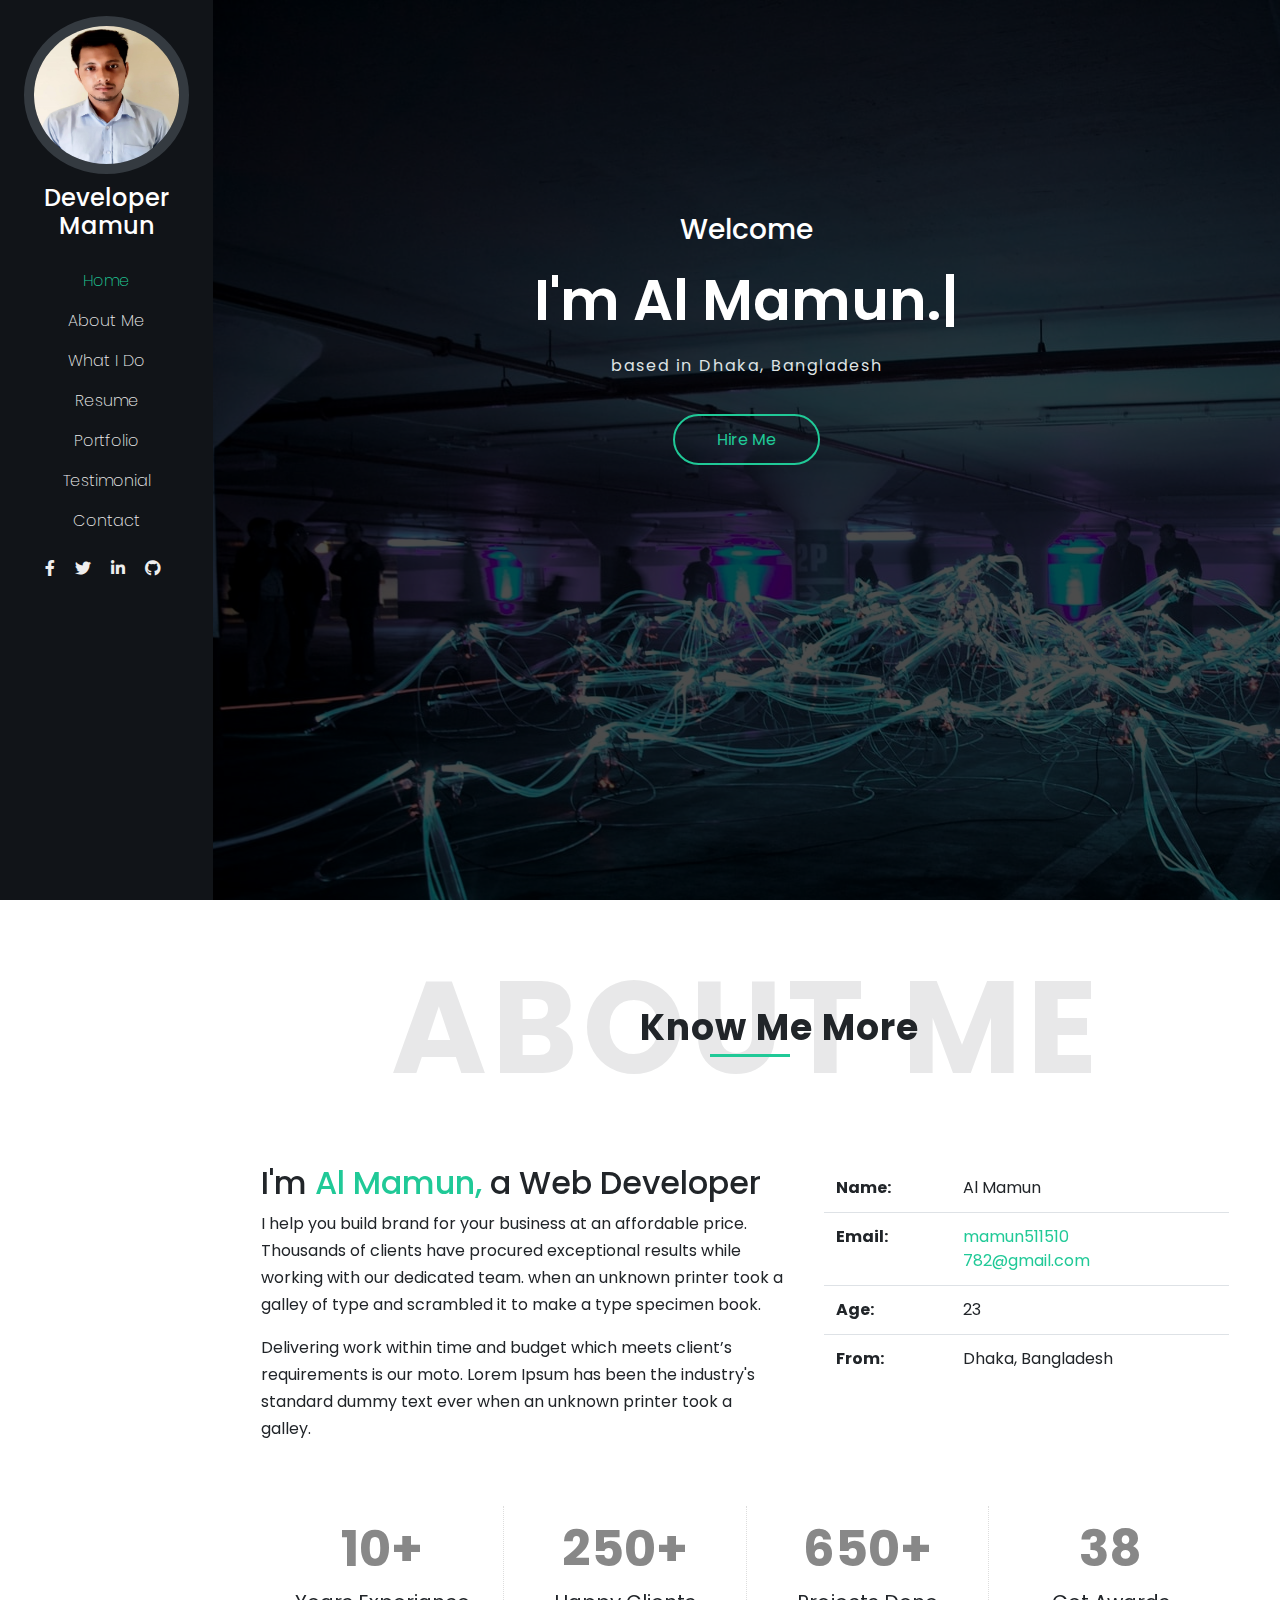
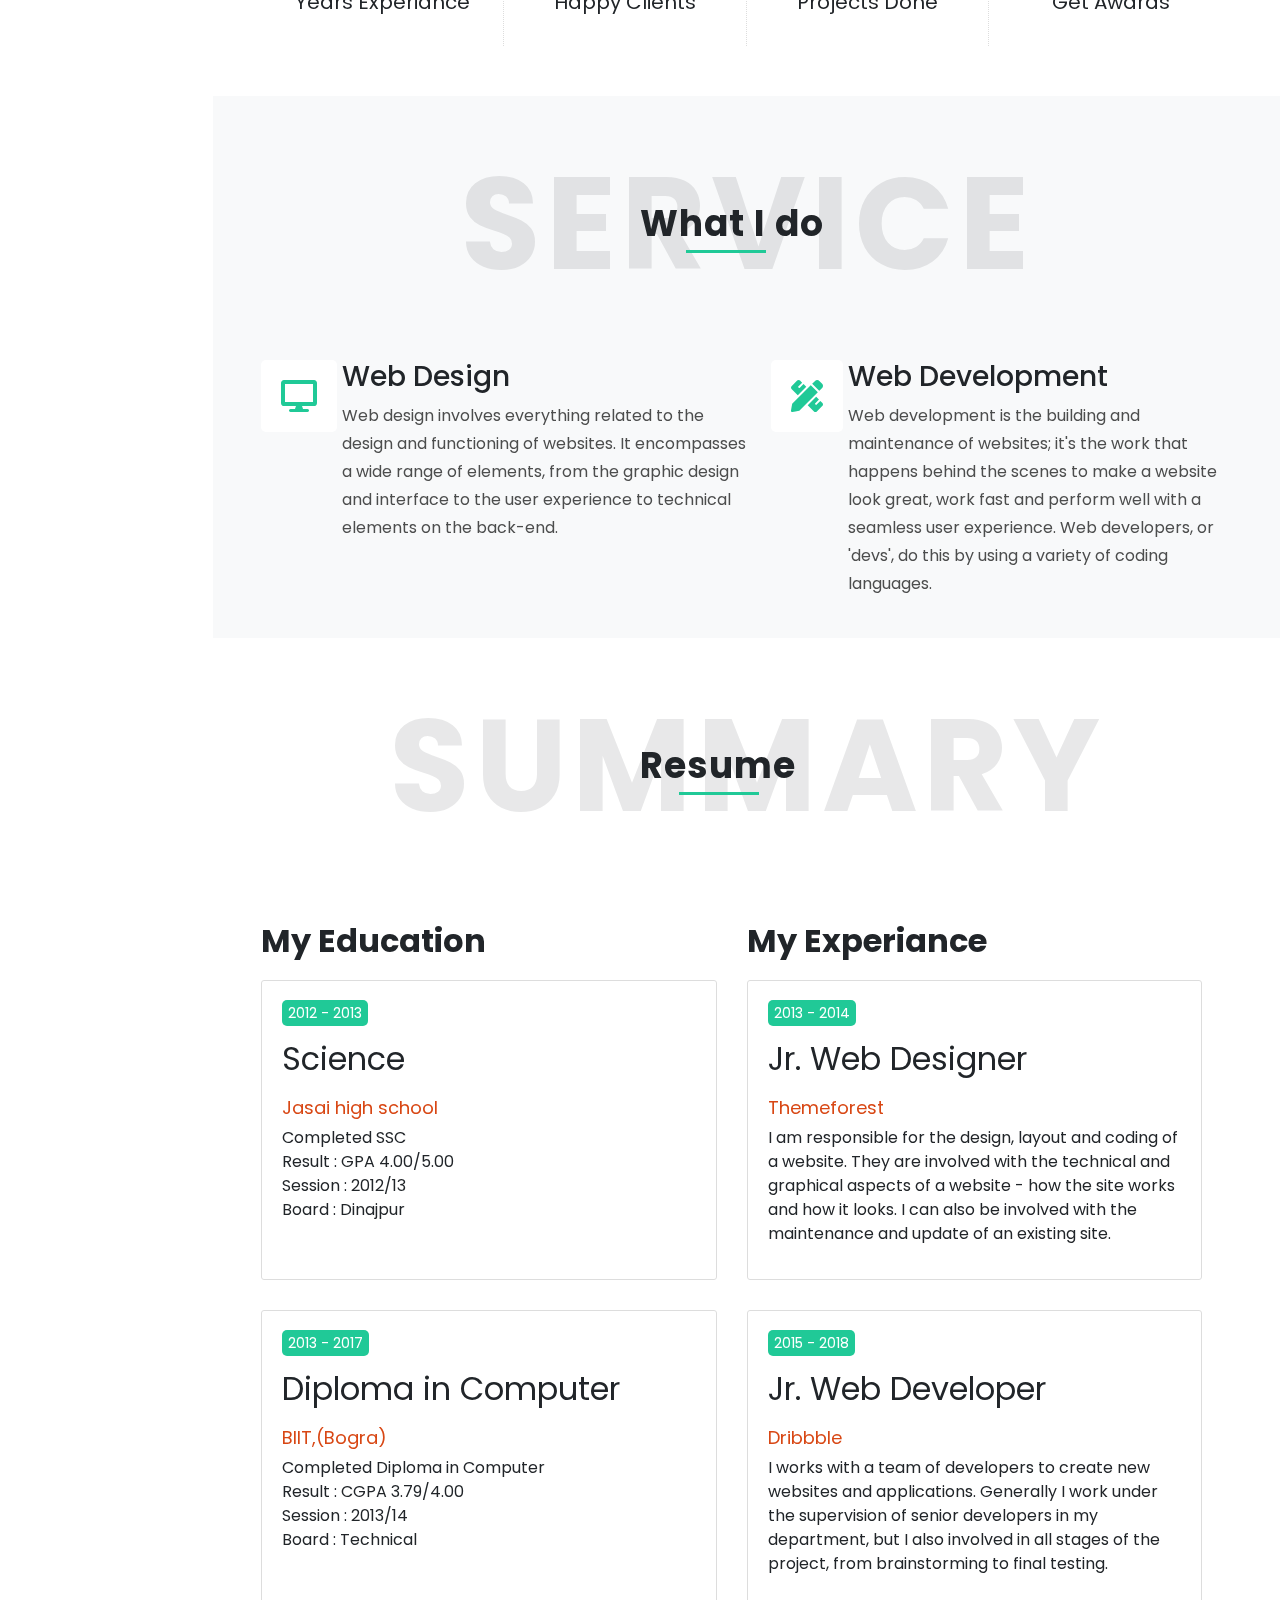
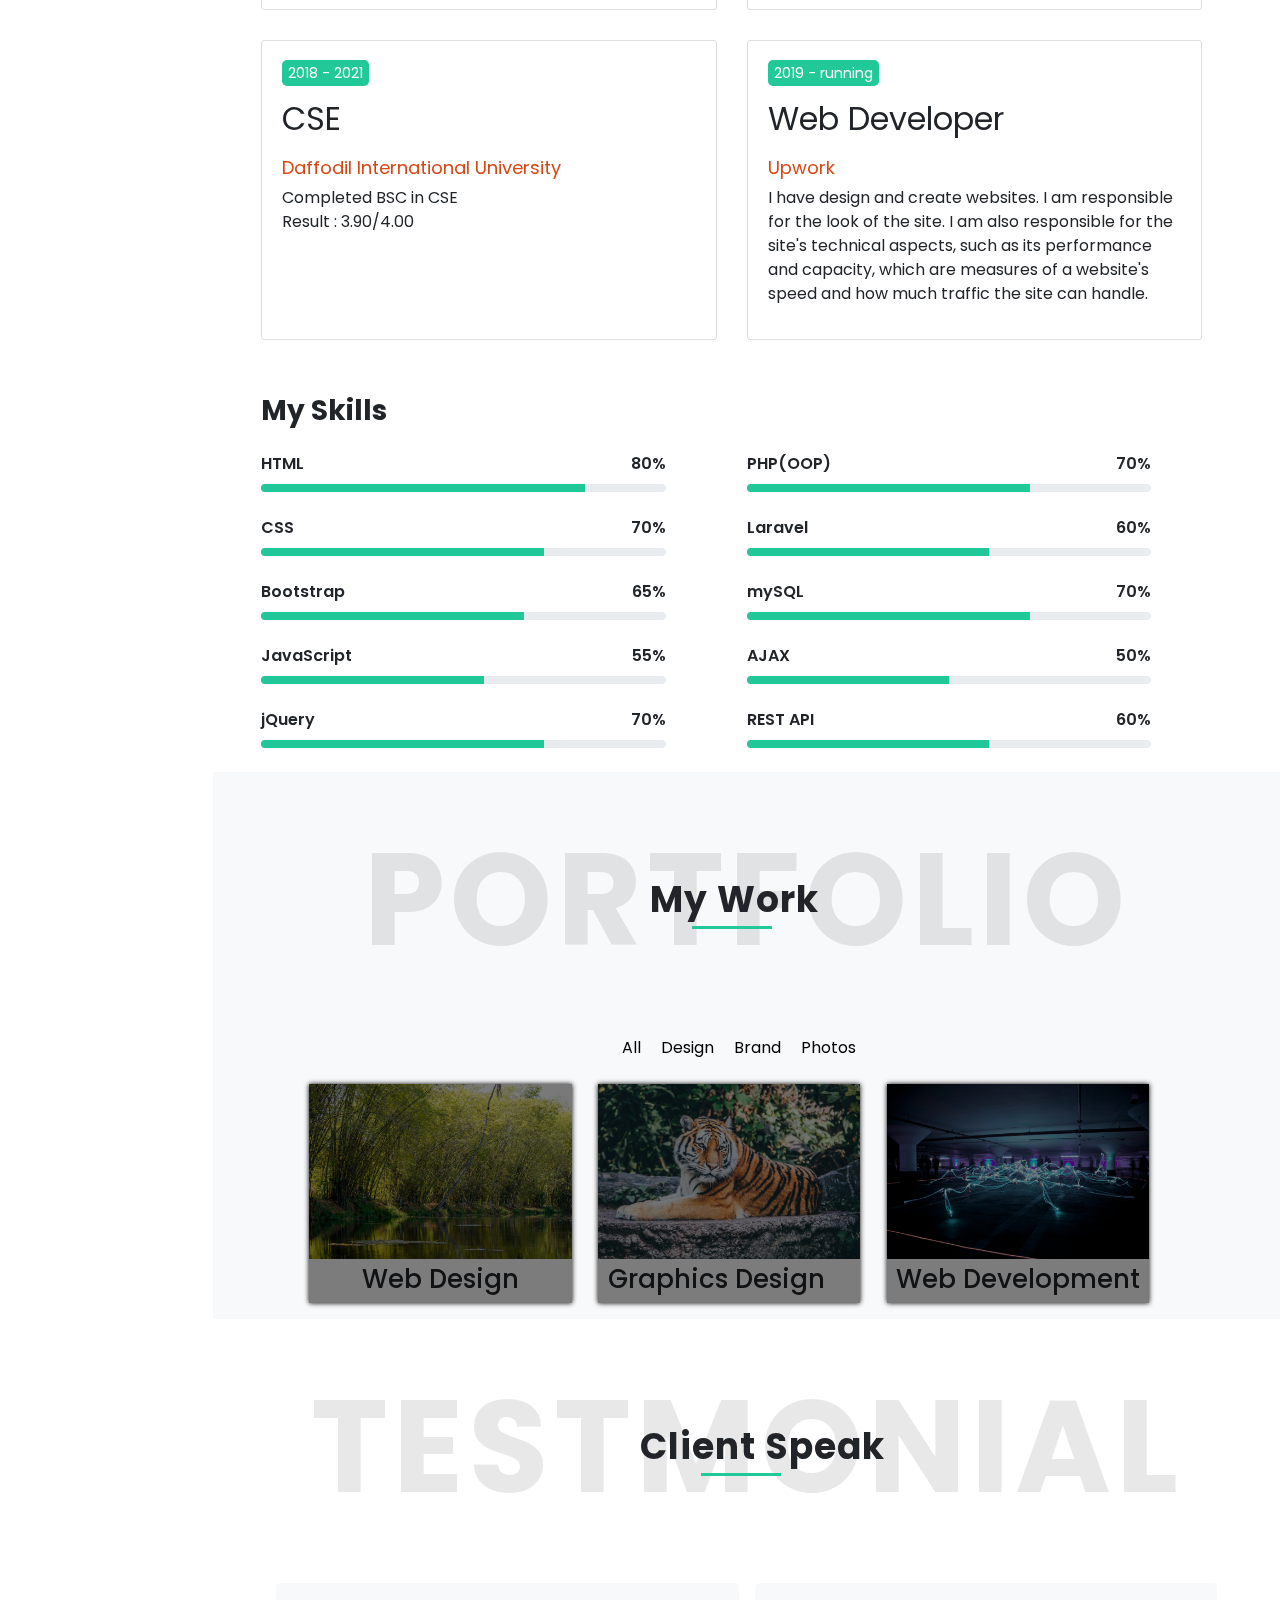
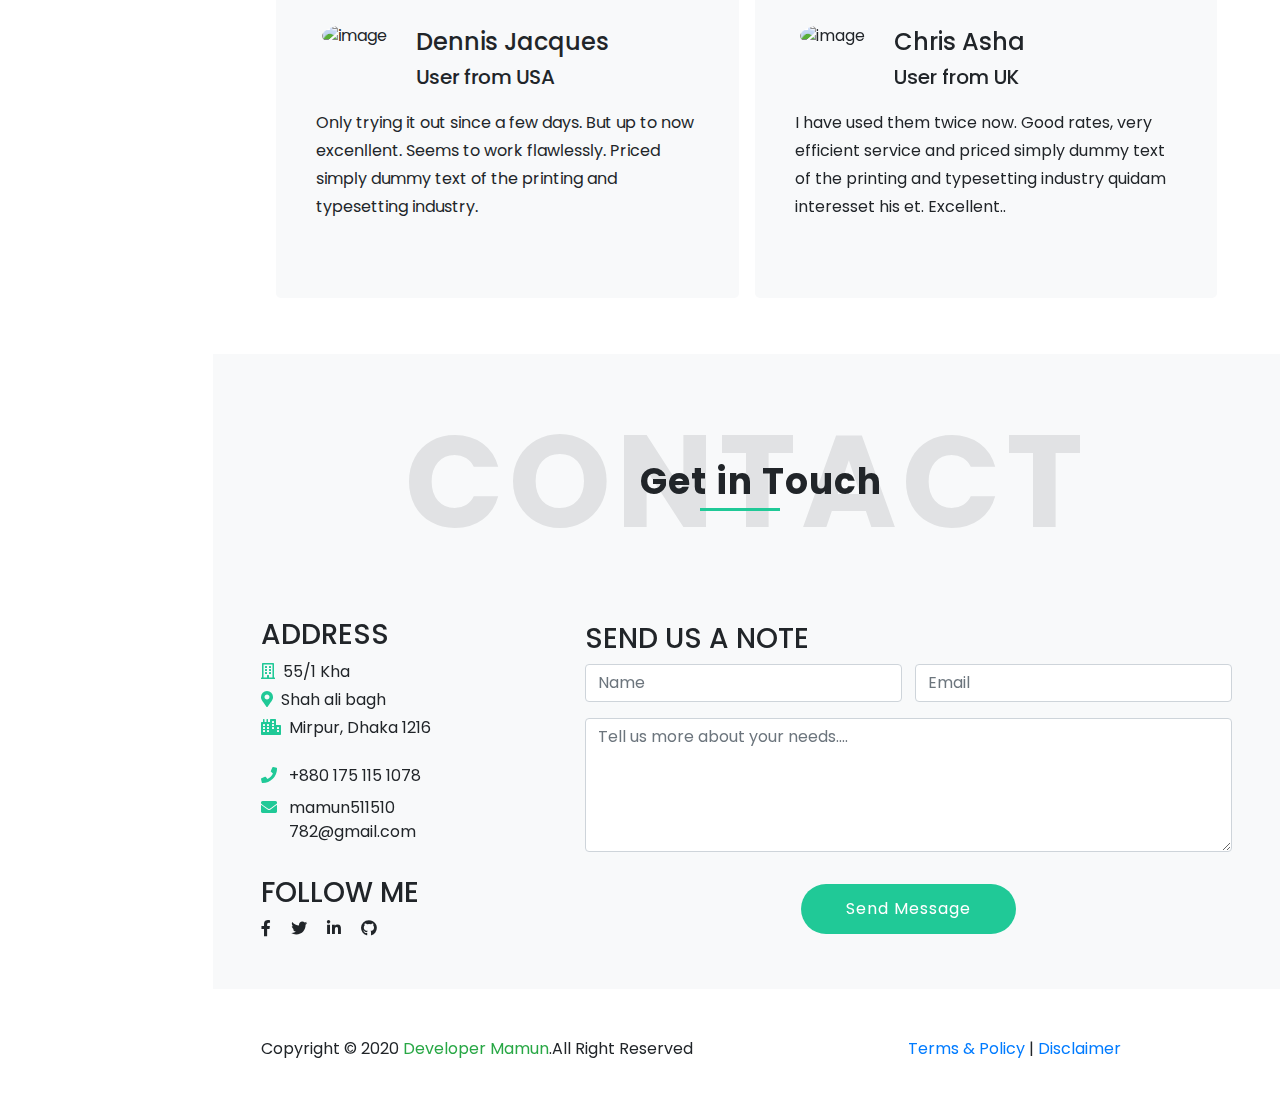
==== index.html @ 62037948 "Improve responsiveness" ====
<!DOCTYPE html>
<html lang="en">
  <head>
    <meta charset="utf-8">
    <meta http-equiv="X-UA-Compatible" content="IE=edge">
    <meta name="viewport" content="width=device-width, initial-scale=1">
    <!-- The above 3 meta tags *must* come first in the head; any other head content must come *after* these tags -->
    <title>Portfolio </title>

    <!-- Bootstrap -->
    <link rel="icon" type="image/png" href="img/logo.png">
    <link href="https://fonts.googleapis.com/css2?family=Oswald:wght@300;400&display=swap" rel="stylesheet">
    <link rel="stylesheet" href="css/all.css">
    <link href="css/bootstrap.min.css" rel="stylesheet">
    <link href="css/animated.css" rel="stylesheet">
    <link rel="stylesheet" href="css/style.css">
  </head>
  <body>
    <div class="row no-gutters clearfix">
      <div class="col-lg-2 ">
        <div class="d-lg-none header">
          <nav class="row no-gutters nav fixed-top">
            <div class="col-7  col-md-5">
              <h3 class="text-light top-name  mt-2 mt-sm-0">Developer <span class="display-block display-md-block">Mamun</span></h3>
            </div>
            <div class="offset-0 col-4   offset-md-2 col-md-4">
              <ul class="list-inline float-right mt-2 " >
                <li class="list-inline-item "> <a href="#"> <i class="fab fa-facebook-f fa-1x mr-2"></i> </a> </li>
                <li class="list-inline-item "> <a href="#"> <i class="fab fa-twitter fa-1x mr-2"></i> </a> </li>
                <li class="list-inline-item "> <a href="#"> <i class="fab fa-linkedin-in fa-1x mr-2"></i> </a> </li>
                <li class="list-inline-item "> <a href="#"> <i class="fab fa-github fa-1x mr-2"></i> </a> </li>
              </ul>
            </div>
            <div class="col-1">
              <div class="text-light text-right  button">
                <span>____</span>
                <span>____</span>
                <span>____</span>
              </div>
            </div>
            <div class="menu">
              <ul id="nav2">
                <li class="active2"> <a href="#home">Home</a> </li>
                <li> <a href="#about-me">About Me</a> </li>
                <li> <a href="#what-i-do">What I Do</a> </li>
                <li> <a href="#resume">Resume</a> </li>
                <li> <a href="#portfolio">Portfolio</a> </li>
                <li> <a href="#testimonial">Testimonial</a> </li>
                <li> <a href="#contact">Contact</a> </li>
              </ul>
            </div>
          </nav>

        </div>
        <div class="container left-section profile d-none d-lg-block pt-3">
          <center>
            <img src="img/my.jpg" alt="">
            <h4>Developer Mamun</h4>
            <ul id="nav">
              <li class="active"> <a href="#home">Home</a> </li>
              <li> <a href="#about-me">About Me</a> </li>
              <li> <a href="#what-i-do">What I Do</a> </li>
              <li> <a href="#resume">Resume</a> </li>
              <li> <a href="#portfolio">Portfolio</a> </li>
              <li> <a href="#testimonial">Testimonial</a> </li>
              <li> <a href="#contact">Contact</a> </li>
            </ul>
            <ul class="list-inline mt-2 " >
              <li class="list-inline-item "> <a href="#"> <i class="fab fa-facebook-f fa-1x mr-2"></i> </a> </li>
              <li class="list-inline-item "> <a href="#"> <i class="fab fa-twitter fa-1x mr-2"></i> </a> </li>
              <li class="list-inline-item "> <a href="#"> <i class="fab fa-linkedin-in fa-1x mr-2"></i> </a> </li>
              <li class="list-inline-item "> <a href="#"> <i class="fab fa-github fa-1x mr-2"></i> </a> </li>
            </ul>
          </center>
        </div>
      </div>
      <div class="col-lg-10 offset-lg-2">
        <div id="home" class="welcome">
          <div class="wrap">
            <h3>Welcome</h3>
            <h2 class="display-4"><span class="typed"></span> </h2>
            <p>based in Dhaka, Bangladesh</p>
            <a href="#">Hire Me</a>
          </div>
        </div>
        <div id="about-me" class="about title">
          <h1>ABOUT ME</h1>
          <h2>Know Me More<span></span></h2>

        </div>
        <div class="container px-5  ">
          <div class="row no-gutters">
            <div class="col-lg-7 about-me mb-5">
              <h2>I'm <span>Al Mamun,</span> a Web Developer</h2>
              <p>I help you build brand for your business at an affordable price. Thousands of clients have procured exceptional results while working with our dedicated team. when an unknown printer took a galley of type and scrambled it to make a type specimen book.</p>
              <p>Delivering work within time and budget which meets client’s requirements is our moto. Lorem Ipsum has been the industry's standard dummy text ever when an unknown printer took a galley.</p>
            </div>
            <div class="col-lg-5 mb-5">
              <table class="table">
                <tr>
                  <th style="border-top:none">Name:</th>
                  <td style="border-top:none">Al Mamun</td>
                </tr>
                <tr>
                  <th>Email:</th>
                  <td class="email">mamun511510<br>782@gmail.com</td>
                </tr>
                <tr>
                  <th>Age:</th>
                  <td>23</td>
                </tr>
                <tr>
                  <th>From:</th>
                  <td>Dhaka, Bangladesh</td>
                </tr>
              </table>
            </div>
          </div>
          <div class="row no-gutters experiance">
            <div class="col-sm-6 col-lg-3 experiance-child">
              <h2> <span class="counter">10</span>+</h2>
              <p>Years Experiance</p>
            </div>
            <div class="col-sm-6 col-lg-3 experiance-child">
              <h2><span class="counter">250</span>+</h2>
              <p>Happy Clients</p>
            </div>
            <div class="col-sm-6 col-lg-3 experiance-child">
              <h2><span class="counter">650</span>+</h2>
              <p>Projects Done</p>
            </div>
            <div class="col-sm-6 col-lg-3 experiance-child">
              <h2><span class="counter">38</span></h2>
              <p>Get Awards</p>
            </div>
          </div>
        </div>

        <div id="what-i-do" class="row no-gutters service ">
          <div class="col-12 title">
            <h1>SERVICE</h1>
            <h2>What I do<span></span></h2>
          </div>
          <div class="row no-gutters container px-5 pb-4 web">
            <div class="col-lg-6">
              <div class="row no-gutters">
                <div class="offset-sm-2 offset-lg-0 col-2">
                  <i class="web-img fas fa-desktop fa-2x"></i>
                </div>
                <div class="col-10 col-sm-8 col-lg-9 offset-lg-1 col-xl-10 offset-xl-0 mb-3 mb-lg-1">

                  <div class="ml-5 ml-sm-3 ml-lg-0">
                    <h3>Web Design</h3>
                    <p>Web design involves everything related to the design and functioning of websites. It encompasses a wide range of elements, from the graphic design and interface to the user experience to technical elements on the back-end.</p>
                  </div>
                </div>
              </div>


            </div>
            <div class="col-lg-6">
              <div class="row no-gutters ml-lg-4">
                <div class="offset-sm-2 offset-lg-0 col-2">
                  <i class="web-img fas fa-pencil-ruler fa-2x"></i>
                </div>
                <div class="col-10 col-sm-8 col-lg-9 offset-lg-1 col-xl-10 offset-xl-0">
                  <div class="ml-5 ml-sm-3 ml-lg-0">
                    <h3>Web Development</h3>
                    <p>Web development is the building and maintenance of websites; it's the work that happens behind the scenes to make a website look great, work fast and perform well with a seamless user experience. Web developers, or 'devs', do this by using a variety of coding languages.</p>
                  </div>
                </div>
              </div>
          </div>


          </div>
        </div>

        <div id="resume" class="row no-gutters ">
          <div class="col-12 title">
            <h1>SUMMARY</h1>
            <h2>Resume<span></span></h2>
          </div>

          <div class="row container px-5">
            <div class="offset-sm-3 offset-lg-0 col-sm-10 col-lg-6  education-main">
              <h2>My Education</h2>
              <div class="education">
                <span>2012 - 2013</span>
                <h2>Science</h2>
                <p class="p1">Jasai high school</p>
                <p class="p2">
                  Completed SSC <br>
                  Result : GPA 4.00/5.00 <br>
                  Session : 2012/13 <br>
                  Board : Dinajpur <br><br>
                </p>
              </div>
              <div class="education">
                <span>2013 - 2017</span>
                <h2>Diploma in Computer</h2>
                <p class="p1">BIIT,(Bogra)</p>
                <p class="p2">
                  Completed Diploma in Computer <br>
                  Result : CGPA 3.79/4.00 <br>
                  Session : 2013/14 <br>
                  Board : Technical <br><br>
                </p>
              </div>
              <div class="education">
                <span>2018 - 2021</span>
                <h2>CSE</h2>
                <p class="p1">Daffodil International University</p>
                <p class="p2">
                  Completed BSC in CSE <br>
                  Result : 3.90/4.00 <br><br><br><br>
                </p>
              </div>
            </div>

            <div class="offset-sm-3 offset-lg-0 col-sm-10 col-lg-6 education-main">
              <h2>My Experiance</h2>
              <div class="education">
                <span>2013 - 2014</span>
                <h2>Jr. Web Designer</h2>
                <p class="p1">Themeforest</p>
                <p class="p2">I am responsible for the design, layout and coding of a website. They are involved with the technical and graphical aspects of a website - how the site works and how it looks. I can also be involved with the maintenance and update of an existing site.</p>
              </div>
              <div class="education">
                <span>2015 - 2018</span>
                <h2>Jr. Web Developer</h2>
                <p class="p1">Dribbble</p>
                <p class="p2">I works with a team of developers to create new websites and applications. Generally I work under the supervision of senior developers in my department, but I also involved in all stages of the project, from brainstorming to final testing.</p>
              </div>
              <div class="education">
                <span>2019 - running</span>
                <h2>Web Developer</h2>
                <p class="p1">Upwork</p>
                <p class="p2">I have design and create websites. I am responsible for the look of the site. I am also responsible for the site's technical aspects, such as its performance and capacity, which are measures of a website's speed and how much traffic the site can handle.</p>
              </div>
            </div>
          </div>


        </div>
        <div class="row container px-5 no-gutters ">
          <div class="offset-sm-3 col-sm-9 offset-lg-0 col-lg-12">
            <h3 class="font-weight-bold my-4">My Skills</h3>
          </div>
          <div class="col-sm-9 offset-sm-3 offset-lg-0 col-lg-5 ">
            <div class="skill">
              <p>HTML <span class="float-right">80%</span> </p>
              <div class="progress progress-sm mb-4">
                <div class="progress-bar" role="progressbar" style="width: 80%" aria-valuenow="80" aria-valuemin="0" aria-valuemax="100"></div>
              </div>
            </div>
            <div class="skill">
              <p>CSS <span class="float-right">70%</span> </p>
              <div class="progress progress-sm mb-4">
                <div class="progress-bar" role="progressbar" style="width: 70%" aria-valuenow="70" aria-valuemin="0" aria-valuemax="100"></div>
              </div>
            </div>
            <div class="skill">
              <p>Bootstrap <span class="float-right">65%</span> </p>
              <div class="progress progress-sm mb-4">
                <div class="progress-bar" role="progressbar" style="width: 65%" aria-valuenow="65" aria-valuemin="0" aria-valuemax="100"></div>
              </div>
            </div>
            <div class="skill">
              <p>JavaScript <span class="float-right">55%</span> </p>
              <div class="progress progress-sm mb-4">
                <div class="progress-bar" role="progressbar" style="width: 55%" aria-valuenow="55" aria-valuemin="0" aria-valuemax="100"></div>
              </div>
            </div>
            <div class="skill">
              <p>jQuery <span class="float-right">70%</span> </p>
              <div class="progress progress-sm mb-4">
                <div class="progress-bar" role="progressbar" style="width: 70%" aria-valuenow="70" aria-valuemin="0" aria-valuemax="100"></div>
              </div>
            </div>
          </div>
          <div class="col-sm-9 offset-sm-3 col-lg-5 offset-lg-1">
            <div class="skill">
              <p>PHP(OOP) <span class="float-right">70%</span> </p>
              <div class="progress progress-sm mb-4">
                <div class="progress-bar" role="progressbar" style="width: 70%" aria-valuenow="70" aria-valuemin="0" aria-valuemax="100"></div>
              </div>
            </div>
            <div class="skill">
              <p>Laravel <span class="float-right">60%</span> </p>
              <div class="progress progress-sm mb-4">
                <div class="progress-bar" role="progressbar" style="width: 60%" aria-valuenow="60" aria-valuemin="0" aria-valuemax="100"></div>
              </div>
            </div>
            <div class="skill">
              <p>mySQL <span class="float-right">70%</span> </p>
              <div class="progress progress-sm mb-4">
                <div class="progress-bar" role="progressbar" style="width: 70%" aria-valuenow="70" aria-valuemin="0" aria-valuemax="100"></div>
              </div>
            </div>
            <div class="skill">
              <p>AJAX <span class="float-right">50%</span> </p>
              <div class="progress progress-sm mb-4">
                <div class="progress-bar" role="progressbar" style="width: 50%" aria-valuenow="50" aria-valuemin="0" aria-valuemax="100"></div>
              </div>
            </div>
            <div class="skill">
              <p>REST API <span class="float-right">60%</span> </p>
              <div class="progress progress-sm mb-4">
                <div class="progress-bar" role="progressbar" style="width: 60%" aria-valuenow="60" aria-valuemin="0" aria-valuemax="100"></div>
              </div>
            </div>
          </div>
        </div>

        <div id="portfolio" class="row  px-5 no-gutters service ">
          <div class="col-12 title">
            <h1>PORTFOLIO</h1>
            <h2>My Work<span></span></h2>
          </div>
          <div class="row no-gutters container px-lg-5">
            <div class="col-12 text-center">
              <ul class="list-inline pb-2 mb-3 project">
                <li class="list-inline-item mr-3"> <a href="#">All</a> </li>
                <li class="list-inline-item mr-3"> <a href="#">Design</a> </li>
                <li class="list-inline-item mr-3"> <a href="#">Brand</a> </li>
                <li class="list-inline-item mr-3"> <a href="#">Photos</a> </li>
              </ul>
            </div>
            <div class="col-sm-6 col-lg-4 mb-3 design ">
              <img width="100%" src="img\slider-img1.jpg" alt="">
              <h2 style="width:100%">Web Design</h2>
            </div>
            <div class="col-12 col-sm-6 col-lg-4 mb-3 design">
              <img width="100%" src="img\slider-img2.jpg" alt="">
              <h2 style="width:90%">Graphics Design</h2>
            </div>
            <div class="col-12 col-sm-6  col-lg-4 mb-3 design">
              <img width="100%" src="img\slider-img3.jpg" alt="">
              <h2 style="width:100%">Web Development</h2>
            </div>
          </div>
        </div>

        <div id="testimonial" class="row no-gutters ">
          <div class="col-12 title">
            <h1>TESTMONIAL</h1>
            <h2>Client Speak<span></span></h2>
          </div>
          <div class="row no-gutters container mx-5">
            <div class="col-md-6 ">
              <div class="client mr-md-2 mb-2">
                <div class="row no-gutters">
                  <div class="col-12 col-sm-3 ">
                    <center>
                      <img src="img/client-sm-3.jpg" alt="image">
                    </center>
                  </div>
                  <div class="col-12 col-sm-9 text-center text-sm-left">
                    <div class="ml-lg-3 ml-xl-1 ml-md-3 ">
                      <h4>Dennis Jacques</h4>
                      <h5>User from USA</h5>
                    </div>
                  </div>
                  <div class="col-12">
                    <p>Only trying it out since a few days. But up to now excenllent. Seems to work flawlessly. Priced simply dummy text of the printing and typesetting industry.</p><br>
                  </div>
                </div>
              </div>
            </div>
            <div class="col-md-6 ">
              <div class="client ml-md-2 mb-2">
                <div class="row no-gutters">
                  <div class="col-12 col-sm-3 ">
                    <center>
                      <img src="img/client-sm-4.jpg" alt="image">
                    </center>
                  </div>
                  <div class="col-12 col-sm-9 text-center text-sm-left">
                    <div class="ml-lg-3 ml-xl-1 ml-md-3">
                      <h4>Chris Asha</h4>
                      <h5>User from UK</h5>
                    </div>
                  </div>
                  <div class="col-12">
                    <p>I have used them twice now. Good rates, very efficient service and priced simply dummy text of the printing and typesetting industry quidam interesset his et. Excellent..</p>
                  </div>
                </div>
              </div>
            </div>
          </div>
        </div>

        <div id="contact" class="row no-gutters mt-5 contact ">
          <div class="col-12 title">
            <h1>CONTACT</h1>
            <h2>Get in Touch<span></span></h2>
          </div>
          <div class="row no-gutters container px-5">
            <div class=" offset-md-0 col-md-4 ">
              <div class="row no-gutters">
                <div class="col-12 col-sm-5 col-md-12">
                  <h3>ADDRESS</h3>
                  <p class="mb-1"><i style="color : #20C997;" class="far fa-building mr-2"></i>55/1 Kha</p>
                  <p class="mb-1"><i style="color : #20C997;" class="fas fa-map-marker-alt mr-2"></i>Shah ali bagh</p>
                  <p class="mb-1"><i style="color : #20C997;" class="fas fa-city mr-2"></i>Mirpur, Dhaka 1216</p>
                  <p class="mb-4"></p>
                  <p class="mb-2"><i style="color : #20C997;" class="fas fa-phone mr-2"></i> +880 175 115 1078</p>
                  <p class="mb-4"><i style="color : #20C997;" class="fas fa-envelope mr-2"></i> mamun511510<br>&nbsp;&nbsp;&nbsp;&nbsp;&nbsp;&nbsp;&nbsp;782@gmail.com</p>
                </div>
                <div class="col-12 col-sm-5 offset-sm-1 col-md-12 offset-md-0 mb-lg-5 mt-md-5 mt-lg-2">
                  <h3 class=" ">FOLLOW ME</h3>
                  <p class="mb-5 mb-md-0">
                    <i class="fab fa-facebook-f mr-3 "></i>
                    <i class="fab fa-twitter mr-3 "></i>
                    <i class="fab fa-linkedin-in mr-3 "></i>
                    <i class="fab fa-github "></i>
                  </p>
                </div>

              </div>
            </div>
            <div class="col-12 col-md-8 mt-4 mt-md-1 mb-5 mb-lg-1">
              <h3>SEND US A NOTE</h3>
              <form class="row no-gutters" action="index.html" method="post">
                <div class="form-group col-lg-6 ">
                  <input class="form-control name" type="text" name="" value="" placeholder="Name">
                </div>
                <div class="form-group col-lg-6  ">
                  <input class="form-control mail" type="text" name="" value="" placeholder="Email">
                </div>
                <div class="form-group col-lg-12">
                  <textarea class="form-control" name="name" rows="5" placeholder="Tell us more about your needs...."></textarea>
                </div>
                <input class="btn buttons col-lg-4 offset-lg-4 mt-3" type="submit" name="" value="Send Message">
              </form>
            </div>
          </div>
        </div>

        <div class="row no-gutters container p-5 ">
          <div class="col-lg-6 mb-4 mb-lg-1">
            <p class="m-0">Copyright &copy; 2020 <span class="text-success">Developer Mamun</span>.All Right Reserved</p>
          </div>
          <div class="col-md-5 col-lg-5 offset-lg-1 col-xl-4 offset-xl-2 ">
            <p class="m-0"> <span> <a href="#">Terms & Policy</a> </span> | <span> <a href="#">Disclaimer</a> </span> </p>
          </div>
        </div>

      </div>
    </div>



    <!-- Include all compiled plugins (below), or include individual files as needed -->
    <script src="js/wow.min.js" charset="utf-8"></script>
    <script src="js/popper.min.js" charset="utf-8"></script>
    <script src="js/slim.min.js" charset="utf-8"></script>
    <script src="js/bootstrap.min.js" charset="utf-8"></script>
    <script src="js/typed.js" charset="utf-8"></script>

    <script src="js/jquery.min.js"></script>
    <script src="js/nav.js" charset="utf-8"></script>


    <!-- Counter -->
    <script src="https://cdnjs.cloudflare.com/ajax/libs/waypoints/4.0.1/jquery.waypoints.js" charset="utf-8"></script>
    <script src="js/jquery.counterup.min.js"></script>
    <script src="js/main.js"></script>
    <script>
      //code for wow js
      new WOW().init();

      //Code for typed js
      var typed = new Typed('.typed', {
      strings: ["I'm Al Mamun.", "I'm a Web Designer.","I'm a Web Developer."],
      typeSpeed: 30,
      backSpeed: 30,
      loop: true
      });


    </script>
    <script type="text/javascript">
      $(document).ready(function(){
        $(".button").click(function(){
          $(".menu").slideToggle();
        });

        //one page nav
        $('#nav').onePageNav({
        currentClass: 'active',
        changeHash: false,
        scrollSpeed: 750,
        scrollThreshold: 0.5,
        filter: '',
        easing: 'swing'
        });
        $('#nav2').onePageNav({
        currentClass: 'active2',
        changeHash: false,
        scrollSpeed: 750,
        scrollThreshold: 0.5,
        filter: '',
        easing: 'swing'
        });

        //counterup
        $('.counter').counterUp({
            delay: 20,
            time: 2000
        });
      });
    </script>

  </body>
  </html>
---- css/animated.css ----
@charset "UTF-8";/*!
 * animate.css - https://animate.style/
 * Version - 4.1.1
 * Licensed under the MIT license - http://opensource.org/licenses/MIT
 *
 * Copyright (c) 2020 Animate.css
 */
:root {
  --animate-duration: 1s;
  --animate-delay: 1s;
  --animate-repeat: 1;
}
.animate__animated {
  -webkit-animation-duration: 1s;
  animation-duration: 1s;
  -webkit-animation-duration: var(--animate-duration);
  animation-duration: var(--animate-duration);
  -webkit-animation-fill-mode: both;
  animation-fill-mode: both;
}
.animate__animated.animate__infinite {
  -webkit-animation-iteration-count: infinite;
  animation-iteration-count: infinite;
}
.animate__animated.animate__repeat-1 {
  -webkit-animation-iteration-count: 1;
  animation-iteration-count: 1;
  -webkit-animation-iteration-count: var(--animate-repeat);
  animation-iteration-count: var(--animate-repeat);
}
.animate__animated.animate__repeat-2 {
  -webkit-animation-iteration-count: calc(1 * 2);
  animation-iteration-count: calc(1 * 2);
  -webkit-animation-iteration-count: calc(var(--animate-repeat) * 2);
  animation-iteration-count: calc(var(--animate-repeat) * 2);
}
.animate__animated.animate__repeat-3 {
  -webkit-animation-iteration-count: calc(1 * 3);
  animation-iteration-count: calc(1 * 3);
  -webkit-animation-iteration-count: calc(var(--animate-repeat) * 3);
  animation-iteration-count: calc(var(--animate-repeat) * 3);
}
.animate__animated.animate__delay-1s {
  -webkit-animation-delay: 1s;
  animation-delay: 1s;
  -webkit-animation-delay: var(--animate-delay);
  animation-delay: var(--animate-delay);
}
.animate__animated.animate__delay-2s {
  -webkit-animation-delay: calc(1s * 2);
  animation-delay: calc(1s * 2);
  -webkit-animation-delay: calc(var(--animate-delay) * 2);
  animation-delay: calc(var(--animate-delay) * 2);
}
.animate__animated.animate__delay-3s {
  -webkit-animation-delay: calc(1s * 3);
  animation-delay: calc(1s * 3);
  -webkit-animation-delay: calc(var(--animate-delay) * 3);
  animation-delay: calc(var(--animate-delay) * 3);
}
.animate__animated.animate__delay-4s {
  -webkit-animation-delay: calc(1s * 4);
  animation-delay: calc(1s * 4);
  -webkit-animation-delay: calc(var(--animate-delay) * 4);
  animation-delay: calc(var(--animate-delay) * 4);
}
.animate__animated.animate__delay-5s {
  -webkit-animation-delay: calc(1s * 5);
  animation-delay: calc(1s * 5);
  -webkit-animation-delay: calc(var(--animate-delay) * 5);
  animation-delay: calc(var(--animate-delay) * 5);
}
.animate__animated.animate__faster {
  -webkit-animation-duration: calc(1s / 2);
  animation-duration: calc(1s / 2);
  -webkit-animation-duration: calc(var(--animate-duration) / 2);
  animation-duration: calc(var(--animate-duration) / 2);
}
.animate__animated.animate__fast {
  -webkit-animation-duration: calc(1s * 0.8);
  animation-duration: calc(1s * 0.8);
  -webkit-animation-duration: calc(var(--animate-duration) * 0.8);
  animation-duration: calc(var(--animate-duration) * 0.8);
}
.animate__animated.animate__slow {
  -webkit-animation-duration: calc(1s * 2);
  animation-duration: calc(1s * 2);
  -webkit-animation-duration: calc(var(--animate-duration) * 2);
  animation-duration: calc(var(--animate-duration) * 2);
}
.animate__animated.animate__slower {
  -webkit-animation-duration: calc(1s * 3);
  animation-duration: calc(1s * 3);
  -webkit-animation-duration: calc(var(--animate-duration) * 3);
  animation-duration: calc(var(--animate-duration) * 3);
}
@media print, (prefers-reduced-motion: reduce) {
  .animate__animated {
    -webkit-animation-duration: 1ms !important;
    animation-duration: 1ms !important;
    -webkit-transition-duration: 1ms !important;
    transition-duration: 1ms !important;
    -webkit-animation-iteration-count: 1 !important;
    animation-iteration-count: 1 !important;
  }

  .animate__animated[class*='Out'] {
    opacity: 0;
  }
}
/* Attention seekers  */
@-webkit-keyframes bounce {
  from,
  20%,
  53%,
  to {
    -webkit-animation-timing-function: cubic-bezier(0.215, 0.61, 0.355, 1);
    animation-timing-function: cubic-bezier(0.215, 0.61, 0.355, 1);
    -webkit-transform: translate3d(0, 0, 0);
    transform: translate3d(0, 0, 0);
  }

  40%,
  43% {
    -webkit-animation-timing-function: cubic-bezier(0.755, 0.05, 0.855, 0.06);
    animation-timing-function: cubic-bezier(0.755, 0.05, 0.855, 0.06);
    -webkit-transform: translate3d(0, -30px, 0) scaleY(1.1);
    transform: translate3d(0, -30px, 0) scaleY(1.1);
  }

  70% {
    -webkit-animation-timing-function: cubic-bezier(0.755, 0.05, 0.855, 0.06);
    animation-timing-function: cubic-bezier(0.755, 0.05, 0.855, 0.06);
    -webkit-transform: translate3d(0, -15px, 0) scaleY(1.05);
    transform: translate3d(0, -15px, 0) scaleY(1.05);
  }

  80% {
    -webkit-transition-timing-function: cubic-bezier(0.215, 0.61, 0.355, 1);
    transition-timing-function: cubic-bezier(0.215, 0.61, 0.355, 1);
    -webkit-transform: translate3d(0, 0, 0) scaleY(0.95);
    transform: translate3d(0, 0, 0) scaleY(0.95);
  }

  90% {
    -webkit-transform: translate3d(0, -4px, 0) scaleY(1.02);
    transform: translate3d(0, -4px, 0) scaleY(1.02);
  }
}
@keyframes bounce {
  from,
  20%,
  53%,
  to {
    -webkit-animation-timing-function: cubic-bezier(0.215, 0.61, 0.355, 1);
    animation-timing-function: cubic-bezier(0.215, 0.61, 0.355, 1);
    -webkit-transform: translate3d(0, 0, 0);
    transform: translate3d(0, 0, 0);
  }

  40%,
  43% {
    -webkit-animation-timing-function: cubic-bezier(0.755, 0.05, 0.855, 0.06);
    animation-timing-function: cubic-bezier(0.755, 0.05, 0.855, 0.06);
    -webkit-transform: translate3d(0, -30px, 0) scaleY(1.1);
    transform: translate3d(0, -30px, 0) scaleY(1.1);
  }

  70% {
    -webkit-animation-timing-function: cubic-bezier(0.755, 0.05, 0.855, 0.06);
    animation-timing-function: cubic-bezier(0.755, 0.05, 0.855, 0.06);
    -webkit-transform: translate3d(0, -15px, 0) scaleY(1.05);
    transform: translate3d(0, -15px, 0) scaleY(1.05);
  }

  80% {
    -webkit-transition-timing-function: cubic-bezier(0.215, 0.61, 0.355, 1);
    transition-timing-function: cubic-bezier(0.215, 0.61, 0.355, 1);
    -webkit-transform: translate3d(0, 0, 0) scaleY(0.95);
    transform: translate3d(0, 0, 0) scaleY(0.95);
  }

  90% {
    -webkit-transform: translate3d(0, -4px, 0) scaleY(1.02);
    transform: translate3d(0, -4px, 0) scaleY(1.02);
  }
}
.animate__bounce {
  -webkit-animation-name: bounce;
  animation-name: bounce;
  -webkit-transform-origin: center bottom;
  transform-origin: center bottom;
}
@-webkit-keyframes flash {
  from,
  50%,
  to {
    opacity: 1;
  }

  25%,
  75% {
    opacity: 0;
  }
}
@keyframes flash {
  from,
  50%,
  to {
    opacity: 1;
  }

  25%,
  75% {
    opacity: 0;
  }
}
.animate__flash {
  -webkit-animation-name: flash;
  animation-name: flash;
}
/* originally authored by Nick Pettit - https://github.com/nickpettit/glide */
@-webkit-keyframes pulse {
  from {
    -webkit-transform: scale3d(1, 1, 1);
    transform: scale3d(1, 1, 1);
  }

  50% {
    -webkit-transform: scale3d(1.05, 1.05, 1.05);
    transform: scale3d(1.05, 1.05, 1.05);
  }

  to {
    -webkit-transform: scale3d(1, 1, 1);
    transform: scale3d(1, 1, 1);
  }
}
@keyframes pulse {
  from {
    -webkit-transform: scale3d(1, 1, 1);
    transform: scale3d(1, 1, 1);
  }

  50% {
    -webkit-transform: scale3d(1.05, 1.05, 1.05);
    transform: scale3d(1.05, 1.05, 1.05);
  }

  to {
    -webkit-transform: scale3d(1, 1, 1);
    transform: scale3d(1, 1, 1);
  }
}
.animate__pulse {
  -webkit-animation-name: pulse;
  animation-name: pulse;
  -webkit-animation-timing-function: ease-in-out;
  animation-timing-function: ease-in-out;
}
@-webkit-keyframes rubberBand {
  from {
    -webkit-transform: scale3d(1, 1, 1);
    transform: scale3d(1, 1, 1);
  }

  30% {
    -webkit-transform: scale3d(1.25, 0.75, 1);
    transform: scale3d(1.25, 0.75, 1);
  }

  40% {
    -webkit-transform: scale3d(0.75, 1.25, 1);
    transform: scale3d(0.75, 1.25, 1);
  }

  50% {
    -webkit-transform: scale3d(1.15, 0.85, 1);
    transform: scale3d(1.15, 0.85, 1);
  }

  65% {
    -webkit-transform: scale3d(0.95, 1.05, 1);
    transform: scale3d(0.95, 1.05, 1);
  }

  75% {
    -webkit-transform: scale3d(1.05, 0.95, 1);
    transform: scale3d(1.05, 0.95, 1);
  }

  to {
    -webkit-transform: scale3d(1, 1, 1);
    transform: scale3d(1, 1, 1);
  }
}
@keyframes rubberBand {
  from {
    -webkit-transform: scale3d(1, 1, 1);
    transform: scale3d(1, 1, 1);
  }

  30% {
    -webkit-transform: scale3d(1.25, 0.75, 1);
    transform: scale3d(1.25, 0.75, 1);
  }

  40% {
    -webkit-transform: scale3d(0.75, 1.25, 1);
    transform: scale3d(0.75, 1.25, 1);
  }

  50% {
    -webkit-transform: scale3d(1.15, 0.85, 1);
    transform: scale3d(1.15, 0.85, 1);
  }

  65% {
    -webkit-transform: scale3d(0.95, 1.05, 1);
    transform: scale3d(0.95, 1.05, 1);
  }

  75% {
    -webkit-transform: scale3d(1.05, 0.95, 1);
    transform: scale3d(1.05, 0.95, 1);
  }

  to {
    -webkit-transform: scale3d(1, 1, 1);
    transform: scale3d(1, 1, 1);
  }
}
.animate__rubberBand {
  -webkit-animation-name: rubberBand;
  animation-name: rubberBand;
}
@-webkit-keyframes shakeX {
  from,
  to {
    -webkit-transform: translate3d(0, 0, 0);
    transform: translate3d(0, 0, 0);
  }

  10%,
  30%,
  50%,
  70%,
  90% {
    -webkit-transform: translate3d(-10px, 0, 0);
    transform: translate3d(-10px, 0, 0);
  }

  20%,
  40%,
  60%,
  80% {
    -webkit-transform: translate3d(10px, 0, 0);
    transform: translate3d(10px, 0, 0);
  }
}
@keyframes shakeX {
  from,
  to {
    -webkit-transform: translate3d(0, 0, 0);
    transform: translate3d(0, 0, 0);
  }

  10%,
  30%,
  50%,
  70%,
  90% {
    -webkit-transform: translate3d(-10px, 0, 0);
    transform: translate3d(-10px, 0, 0);
  }

  20%,
  40%,
  60%,
  80% {
    -webkit-transform: translate3d(10px, 0, 0);
    transform: translate3d(10px, 0, 0);
  }
}
.animate__shakeX {
  -webkit-animation-name: shakeX;
  animation-name: shakeX;
}
@-webkit-keyframes shakeY {
  from,
  to {
    -webkit-transform: translate3d(0, 0, 0);
    transform: translate3d(0, 0, 0);
  }

  10%,
  30%,
  50%,
  70%,
  90% {
    -webkit-transform: translate3d(0, -10px, 0);
    transform: translate3d(0, -10px, 0);
  }

  20%,
  40%,
  60%,
  80% {
    -webkit-transform: translate3d(0, 10px, 0);
    transform: translate3d(0, 10px, 0);
  }
}
@keyframes shakeY {
  from,
  to {
    -webkit-transform: translate3d(0, 0, 0);
    transform: translate3d(0, 0, 0);
  }

  10%,
  30%,
  50%,
  70%,
  90% {
    -webkit-transform: translate3d(0, -10px, 0);
    transform: translate3d(0, -10px, 0);
  }

  20%,
  40%,
  60%,
  80% {
    -webkit-transform: translate3d(0, 10px, 0);
    transform: translate3d(0, 10px, 0);
  }
}
.animate__shakeY {
  -webkit-animation-name: shakeY;
  animation-name: shakeY;
}
@-webkit-keyframes headShake {
  0% {
    -webkit-transform: translateX(0);
    transform: translateX(0);
  }

  6.5% {
    -webkit-transform: translateX(-6px) rotateY(-9deg);
    transform: translateX(-6px) rotateY(-9deg);
  }

  18.5% {
    -webkit-transform: translateX(5px) rotateY(7deg);
    transform: translateX(5px) rotateY(7deg);
  }

  31.5% {
    -webkit-transform: translateX(-3px) rotateY(-5deg);
    transform: translateX(-3px) rotateY(-5deg);
  }

  43.5% {
    -webkit-transform: translateX(2px) rotateY(3deg);
    transform: translateX(2px) rotateY(3deg);
  }

  50% {
    -webkit-transform: translateX(0);
    transform: translateX(0);
  }
}
@keyframes headShake {
  0% {
    -webkit-transform: translateX(0);
    transform: translateX(0);
  }

  6.5% {
    -webkit-transform: translateX(-6px) rotateY(-9deg);
    transform: translateX(-6px) rotateY(-9deg);
  }

  18.5% {
    -webkit-transform: translateX(5px) rotateY(7deg);
    transform: translateX(5px) rotateY(7deg);
  }

  31.5% {
    -webkit-transform: translateX(-3px) rotateY(-5deg);
    transform: translateX(-3px) rotateY(-5deg);
  }

  43.5% {
    -webkit-transform: translateX(2px) rotateY(3deg);
    transform: translateX(2px) rotateY(3deg);
  }

  50% {
    -webkit-transform: translateX(0);
    transform: translateX(0);
  }
}
.animate__headShake {
  -webkit-animation-timing-function: ease-in-out;
  animation-timing-function: ease-in-out;
  -webkit-animation-name: headShake;
  animation-name: headShake;
}
@-webkit-keyframes swing {
  20% {
    -webkit-transform: rotate3d(0, 0, 1, 15deg);
    transform: rotate3d(0, 0, 1, 15deg);
  }

  40% {
    -webkit-transform: rotate3d(0, 0, 1, -10deg);
    transform: rotate3d(0, 0, 1, -10deg);
  }

  60% {
    -webkit-transform: rotate3d(0, 0, 1, 5deg);
    transform: rotate3d(0, 0, 1, 5deg);
  }

  80% {
    -webkit-transform: rotate3d(0, 0, 1, -5deg);
    transform: rotate3d(0, 0, 1, -5deg);
  }

  to {
    -webkit-transform: rotate3d(0, 0, 1, 0deg);
    transform: rotate3d(0, 0, 1, 0deg);
  }
}
@keyframes swing {
  20% {
    -webkit-transform: rotate3d(0, 0, 1, 15deg);
    transform: rotate3d(0, 0, 1, 15deg);
  }

  40% {
    -webkit-transform: rotate3d(0, 0, 1, -10deg);
    transform: rotate3d(0, 0, 1, -10deg);
  }

  60% {
    -webkit-transform: rotate3d(0, 0, 1, 5deg);
    transform: rotate3d(0, 0, 1, 5deg);
  }

  80% {
    -webkit-transform: rotate3d(0, 0, 1, -5deg);
    transform: rotate3d(0, 0, 1, -5deg);
  }

  to {
    -webkit-transform: rotate3d(0, 0, 1, 0deg);
    transform: rotate3d(0, 0, 1, 0deg);
  }
}
.animate__swing {
  -webkit-transform-origin: top center;
  transform-origin: top center;
  -webkit-animation-name: swing;
  animation-name: swing;
}
@-webkit-keyframes tada {
  from {
    -webkit-transform: scale3d(1, 1, 1);
    transform: scale3d(1, 1, 1);
  }

  10%,
  20% {
    -webkit-transform: scale3d(0.9, 0.9, 0.9) rotate3d(0, 0, 1, -3deg);
    transform: scale3d(0.9, 0.9, 0.9) rotate3d(0, 0, 1, -3deg);
  }

  30%,
  50%,
  70%,
  90% {
    -webkit-transform: scale3d(1.1, 1.1, 1.1) rotate3d(0, 0, 1, 3deg);
    transform: scale3d(1.1, 1.1, 1.1) rotate3d(0, 0, 1, 3deg);
  }

  40%,
  60%,
  80% {
    -webkit-transform: scale3d(1.1, 1.1, 1.1) rotate3d(0, 0, 1, -3deg);
    transform: scale3d(1.1, 1.1, 1.1) rotate3d(0, 0, 1, -3deg);
  }

  to {
    -webkit-transform: scale3d(1, 1, 1);
    transform: scale3d(1, 1, 1);
  }
}
@keyframes tada {
  from {
    -webkit-transform: scale3d(1, 1, 1);
    transform: scale3d(1, 1, 1);
  }

  10%,
  20% {
    -webkit-transform: scale3d(0.9, 0.9, 0.9) rotate3d(0, 0, 1, -3deg);
    transform: scale3d(0.9, 0.9, 0.9) rotate3d(0, 0, 1, -3deg);
  }

  30%,
  50%,
  70%,
  90% {
    -webkit-transform: scale3d(1.1, 1.1, 1.1) rotate3d(0, 0, 1, 3deg);
    transform: scale3d(1.1, 1.1, 1.1) rotate3d(0, 0, 1, 3deg);
  }

  40%,
  60%,
  80% {
    -webkit-transform: scale3d(1.1, 1.1, 1.1) rotate3d(0, 0, 1, -3deg);
    transform: scale3d(1.1, 1.1, 1.1) rotate3d(0, 0, 1, -3deg);
  }

  to {
    -webkit-transform: scale3d(1, 1, 1);
    transform: scale3d(1, 1, 1);
  }
}
.animate__tada {
  -webkit-animation-name: tada;
  animation-name: tada;
}
/* originally authored by Nick Pettit - https://github.com/nickpettit/glide */
@-webkit-keyframes wobble {
  from {
    -webkit-transform: translate3d(0, 0, 0);
    transform: translate3d(0, 0, 0);
  }

  15% {
    -webkit-transform: translate3d(-25%, 0, 0) rotate3d(0, 0, 1, -5deg);
    transform: translate3d(-25%, 0, 0) rotate3d(0, 0, 1, -5deg);
  }

  30% {
    -webkit-transform: translate3d(20%, 0, 0) rotate3d(0, 0, 1, 3deg);
    transform: translate3d(20%, 0, 0) rotate3d(0, 0, 1, 3deg);
  }

  45% {
    -webkit-transform: translate3d(-15%, 0, 0) rotate3d(0, 0, 1, -3deg);
    transform: translate3d(-15%, 0, 0) rotate3d(0, 0, 1, -3deg);
  }

  60% {
    -webkit-transform: translate3d(10%, 0, 0) rotate3d(0, 0, 1, 2deg);
    transform: translate3d(10%, 0, 0) rotate3d(0, 0, 1, 2deg);
  }

  75% {
    -webkit-transform: translate3d(-5%, 0, 0) rotate3d(0, 0, 1, -1deg);
    transform: translate3d(-5%, 0, 0) rotate3d(0, 0, 1, -1deg);
  }

  to {
    -webkit-transform: translate3d(0, 0, 0);
    transform: translate3d(0, 0, 0);
  }
}
@keyframes wobble {
  from {
    -webkit-transform: translate3d(0, 0, 0);
    transform: translate3d(0, 0, 0);
  }

  15% {
    -webkit-transform: translate3d(-25%, 0, 0) rotate3d(0, 0, 1, -5deg);
    transform: translate3d(-25%, 0, 0) rotate3d(0, 0, 1, -5deg);
  }

  30% {
    -webkit-transform: translate3d(20%, 0, 0) rotate3d(0, 0, 1, 3deg);
    transform: translate3d(20%, 0, 0) rotate3d(0, 0, 1, 3deg);
  }

  45% {
    -webkit-transform: translate3d(-15%, 0, 0) rotate3d(0, 0, 1, -3deg);
    transform: translate3d(-15%, 0, 0) rotate3d(0, 0, 1, -3deg);
  }

  60% {
    -webkit-transform: translate3d(10%, 0, 0) rotate3d(0, 0, 1, 2deg);
    transform: translate3d(10%, 0, 0) rotate3d(0, 0, 1, 2deg);
  }

  75% {
    -webkit-transform: translate3d(-5%, 0, 0) rotate3d(0, 0, 1, -1deg);
    transform: translate3d(-5%, 0, 0) rotate3d(0, 0, 1, -1deg);
  }

  to {
    -webkit-transform: translate3d(0, 0, 0);
    transform: translate3d(0, 0, 0);
  }
}
.animate__wobble {
  -webkit-animation-name: wobble;
  animation-name: wobble;
}
@-webkit-keyframes jello {
  from,
  11.1%,
  to {
    -webkit-transform: translate3d(0, 0, 0);
    transform: translate3d(0, 0, 0);
  }

  22.2% {
    -webkit-transform: skewX(-12.5deg) skewY(-12.5deg);
    transform: skewX(-12.5deg) skewY(-12.5deg);
  }

  33.3% {
    -webkit-transform: skewX(6.25deg) skewY(6.25deg);
    transform: skewX(6.25deg) skewY(6.25deg);
  }

  44.4% {
    -webkit-transform: skewX(-3.125deg) skewY(-3.125deg);
    transform: skewX(-3.125deg) skewY(-3.125deg);
  }

  55.5% {
    -webkit-transform: skewX(1.5625deg) skewY(1.5625deg);
    transform: skewX(1.5625deg) skewY(1.5625deg);
  }

  66.6% {
    -webkit-transform: skewX(-0.78125deg) skewY(-0.78125deg);
    transform: skewX(-0.78125deg) skewY(-0.78125deg);
  }

  77.7% {
    -webkit-transform: skewX(0.390625deg) skewY(0.390625deg);
    transform: skewX(0.390625deg) skewY(0.390625deg);
  }

  88.8% {
    -webkit-transform: skewX(-0.1953125deg) skewY(-0.1953125deg);
    transform: skewX(-0.1953125deg) skewY(-0.1953125deg);
  }
}
@keyframes jello {
  from,
  11.1%,
  to {
    -webkit-transform: translate3d(0, 0, 0);
    transform: translate3d(0, 0, 0);
  }

  22.2% {
    -webkit-transform: skewX(-12.5deg) skewY(-12.5deg);
    transform: skewX(-12.5deg) skewY(-12.5deg);
  }

  33.3% {
    -webkit-transform: skewX(6.25deg) skewY(6.25deg);
    transform: skewX(6.25deg) skewY(6.25deg);
  }

  44.4% {
    -webkit-transform: skewX(-3.125deg) skewY(-3.125deg);
    transform: skewX(-3.125deg) skewY(-3.125deg);
  }

  55.5% {
    -webkit-transform: skewX(1.5625deg) skewY(1.5625deg);
    transform: skewX(1.5625deg) skewY(1.5625deg);
  }

  66.6% {
    -webkit-transform: skewX(-0.78125deg) skewY(-0.78125deg);
    transform: skewX(-0.78125deg) skewY(-0.78125deg);
  }

  77.7% {
    -webkit-transform: skewX(0.390625deg) skewY(0.390625deg);
    transform: skewX(0.390625deg) skewY(0.390625deg);
  }

  88.8% {
    -webkit-transform: skewX(-0.1953125deg) skewY(-0.1953125deg);
    transform: skewX(-0.1953125deg) skewY(-0.1953125deg);
  }
}
.animate__jello {
  -webkit-animation-name: jello;
  animation-name: jello;
  -webkit-transform-origin: center;
  transform-origin: center;
}
@-webkit-keyframes heartBeat {
  0% {
    -webkit-transform: scale(1);
    transform: scale(1);
  }

  14% {
    -webkit-transform: scale(1.3);
    transform: scale(1.3);
  }

  28% {
    -webkit-transform: scale(1);
    transform: scale(1);
  }

  42% {
    -webkit-transform: scale(1.3);
    transform: scale(1.3);
  }

  70% {
    -webkit-transform: scale(1);
    transform: scale(1);
  }
}
@keyframes heartBeat {
  0% {
    -webkit-transform: scale(1);
    transform: scale(1);
  }

  14% {
    -webkit-transform: scale(1.3);
    transform: scale(1.3);
  }

  28% {
    -webkit-transform: scale(1);
    transform: scale(1);
  }

  42% {
    -webkit-transform: scale(1.3);
    transform: scale(1.3);
  }

  70% {
    -webkit-transform: scale(1);
    transform: scale(1);
  }
}
.animate__heartBeat {
  -webkit-animation-name: heartBeat;
  animation-name: heartBeat;
  -webkit-animation-duration: calc(1s * 1.3);
  animation-duration: calc(1s * 1.3);
  -webkit-animation-duration: calc(var(--animate-duration) * 1.3);
  animation-duration: calc(var(--animate-duration) * 1.3);
  -webkit-animation-timing-function: ease-in-out;
  animation-timing-function: ease-in-out;
}
/* Back entrances */
@-webkit-keyframes backInDown {
  0% {
    -webkit-transform: translateY(-1200px) scale(0.7);
    transform: translateY(-1200px) scale(0.7);
    opacity: 0.7;
  }

  80% {
    -webkit-transform: translateY(0px) scale(0.7);
    transform: translateY(0px) scale(0.7);
    opacity: 0.7;
  }

  100% {
    -webkit-transform: scale(1);
    transform: scale(1);
    opacity: 1;
  }
}
@keyframes backInDown {
  0% {
    -webkit-transform: translateY(-1200px) scale(0.7);
    transform: translateY(-1200px) scale(0.7);
    opacity: 0.7;
  }

  80% {
    -webkit-transform: translateY(0px) scale(0.7);
    transform: translateY(0px) scale(0.7);
    opacity: 0.7;
  }

  100% {
    -webkit-transform: scale(1);
    transform: scale(1);
    opacity: 1;
  }
}
.animate__backInDown {
  -webkit-animation-name: backInDown;
  animation-name: backInDown;
}
@-webkit-keyframes backInLeft {
  0% {
    -webkit-transform: translateX(-2000px) scale(0.7);
    transform: translateX(-2000px) scale(0.7);
    opacity: 0.7;
  }

  80% {
    -webkit-transform: translateX(0px) scale(0.7);
    transform: translateX(0px) scale(0.7);
    opacity: 0.7;
  }

  100% {
    -webkit-transform: scale(1);
    transform: scale(1);
    opacity: 1;
  }
}
@keyframes backInLeft {
  0% {
    -webkit-transform: translateX(-2000px) scale(0.7);
    transform: translateX(-2000px) scale(0.7);
    opacity: 0.7;
  }

  80% {
    -webkit-transform: translateX(0px) scale(0.7);
    transform: translateX(0px) scale(0.7);
    opacity: 0.7;
  }

  100% {
    -webkit-transform: scale(1);
    transform: scale(1);
    opacity: 1;
  }
}
.animate__backInLeft {
  -webkit-animation-name: backInLeft;
  animation-name: backInLeft;
}
@-webkit-keyframes backInRight {
  0% {
    -webkit-transform: translateX(2000px) scale(0.7);
    transform: translateX(2000px) scale(0.7);
    opacity: 0.7;
  }

  80% {
    -webkit-transform: translateX(0px) scale(0.7);
    transform: translateX(0px) scale(0.7);
    opacity: 0.7;
  }

  100% {
    -webkit-transform: scale(1);
    transform: scale(1);
    opacity: 1;
  }
}
@keyframes backInRight {
  0% {
    -webkit-transform: translateX(2000px) scale(0.7);
    transform: translateX(2000px) scale(0.7);
    opacity: 0.7;
  }

  80% {
    -webkit-transform: translateX(0px) scale(0.7);
    transform: translateX(0px) scale(0.7);
    opacity: 0.7;
  }

  100% {
    -webkit-transform: scale(1);
    transform: scale(1);
    opacity: 1;
  }
}
.animate__backInRight {
  -webkit-animation-name: backInRight;
  animation-name: backInRight;
}
@-webkit-keyframes backInUp {
  0% {
    -webkit-transform: translateY(1200px) scale(0.7);
    transform: translateY(1200px) scale(0.7);
    opacity: 0.7;
  }

  80% {
    -webkit-transform: translateY(0px) scale(0.7);
    transform: translateY(0px) scale(0.7);
    opacity: 0.7;
  }

  100% {
    -webkit-transform: scale(1);
    transform: scale(1);
    opacity: 1;
  }
}
@keyframes backInUp {
  0% {
    -webkit-transform: translateY(1200px) scale(0.7);
    transform: translateY(1200px) scale(0.7);
    opacity: 0.7;
  }

  80% {
    -webkit-transform: translateY(0px) scale(0.7);
    transform: translateY(0px) scale(0.7);
    opacity: 0.7;
  }

  100% {
    -webkit-transform: scale(1);
    transform: scale(1);
    opacity: 1;
  }
}
.animate__backInUp {
  -webkit-animation-name: backInUp;
  animation-name: backInUp;
}
/* Back exits */
@-webkit-keyframes backOutDown {
  0% {
    -webkit-transform: scale(1);
    transform: scale(1);
    opacity: 1;
  }

  20% {
    -webkit-transform: translateY(0px) scale(0.7);
    transform: translateY(0px) scale(0.7);
    opacity: 0.7;
  }

  100% {
    -webkit-transform: translateY(700px) scale(0.7);
    transform: translateY(700px) scale(0.7);
    opacity: 0.7;
  }
}
@keyframes backOutDown {
  0% {
    -webkit-transform: scale(1);
    transform: scale(1);
    opacity: 1;
  }

  20% {
    -webkit-transform: translateY(0px) scale(0.7);
    transform: translateY(0px) scale(0.7);
    opacity: 0.7;
  }

  100% {
    -webkit-transform: translateY(700px) scale(0.7);
    transform: translateY(700px) scale(0.7);
    opacity: 0.7;
  }
}
.animate__backOutDown {
  -webkit-animation-name: backOutDown;
  animation-name: backOutDown;
}
@-webkit-keyframes backOutLeft {
  0% {
    -webkit-transform: scale(1);
    transform: scale(1);
    opacity: 1;
  }

  20% {
    -webkit-transform: translateX(0px) scale(0.7);
    transform: translateX(0px) scale(0.7);
    opacity: 0.7;
  }

  100% {
    -webkit-transform: translateX(-2000px) scale(0.7);
    transform: translateX(-2000px) scale(0.7);
    opacity: 0.7;
  }
}
@keyframes backOutLeft {
  0% {
    -webkit-transform: scale(1);
    transform: scale(1);
    opacity: 1;
  }

  20% {
    -webkit-transform: translateX(0px) scale(0.7);
    transform: translateX(0px) scale(0.7);
    opacity: 0.7;
  }

  100% {
    -webkit-transform: translateX(-2000px) scale(0.7);
    transform: translateX(-2000px) scale(0.7);
    opacity: 0.7;
  }
}
.animate__backOutLeft {
  -webkit-animation-name: backOutLeft;
  animation-name: backOutLeft;
}
@-webkit-keyframes backOutRight {
  0% {
    -webkit-transform: scale(1);
    transform: scale(1);
    opacity: 1;
  }

  20% {
    -webkit-transform: translateX(0px) scale(0.7);
    transform: translateX(0px) scale(0.7);
    opacity: 0.7;
  }

  100% {
    -webkit-transform: translateX(2000px) scale(0.7);
    transform: translateX(2000px) scale(0.7);
    opacity: 0.7;
  }
}
@keyframes backOutRight {
  0% {
    -webkit-transform: scale(1);
    transform: scale(1);
    opacity: 1;
  }

  20% {
    -webkit-transform: translateX(0px) scale(0.7);
    transform: translateX(0px) scale(0.7);
    opacity: 0.7;
  }

  100% {
    -webkit-transform: translateX(2000px) scale(0.7);
    transform: translateX(2000px) scale(0.7);
    opacity: 0.7;
  }
}
.animate__backOutRight {
  -webkit-animation-name: backOutRight;
  animation-name: backOutRight;
}
@-webkit-keyframes backOutUp {
  0% {
    -webkit-transform: scale(1);
    transform: scale(1);
    opacity: 1;
  }

  20% {
    -webkit-transform: translateY(0px) scale(0.7);
    transform: translateY(0px) scale(0.7);
    opacity: 0.7;
  }

  100% {
    -webkit-transform: translateY(-700px) scale(0.7);
    transform: translateY(-700px) scale(0.7);
    opacity: 0.7;
  }
}
@keyframes backOutUp {
  0% {
    -webkit-transform: scale(1);
    transform: scale(1);
    opacity: 1;
  }

  20% {
    -webkit-transform: translateY(0px) scale(0.7);
    transform: translateY(0px) scale(0.7);
    opacity: 0.7;
  }

  100% {
    -webkit-transform: translateY(-700px) scale(0.7);
    transform: translateY(-700px) scale(0.7);
    opacity: 0.7;
  }
}
.animate__backOutUp {
  -webkit-animation-name: backOutUp;
  animation-name: backOutUp;
}
/* Bouncing entrances  */
@-webkit-keyframes bounceIn {
  from,
  20%,
  40%,
  60%,
  80%,
  to {
    -webkit-animation-timing-function: cubic-bezier(0.215, 0.61, 0.355, 1);
    animation-timing-function: cubic-bezier(0.215, 0.61, 0.355, 1);
  }

  0% {
    opacity: 0;
    -webkit-transform: scale3d(0.3, 0.3, 0.3);
    transform: scale3d(0.3, 0.3, 0.3);
  }

  20% {
    -webkit-transform: scale3d(1.1, 1.1, 1.1);
    transform: scale3d(1.1, 1.1, 1.1);
  }

  40% {
    -webkit-transform: scale3d(0.9, 0.9, 0.9);
    transform: scale3d(0.9, 0.9, 0.9);
  }

  60% {
    opacity: 1;
    -webkit-transform: scale3d(1.03, 1.03, 1.03);
    transform: scale3d(1.03, 1.03, 1.03);
  }

  80% {
    -webkit-transform: scale3d(0.97, 0.97, 0.97);
    transform: scale3d(0.97, 0.97, 0.97);
  }

  to {
    opacity: 1;
    -webkit-transform: scale3d(1, 1, 1);
    transform: scale3d(1, 1, 1);
  }
}
@keyframes bounceIn {
  from,
  20%,
  40%,
  60%,
  80%,
  to {
    -webkit-animation-timing-function: cubic-bezier(0.215, 0.61, 0.355, 1);
    animation-timing-function: cubic-bezier(0.215, 0.61, 0.355, 1);
  }

  0% {
    opacity: 0;
    -webkit-transform: scale3d(0.3, 0.3, 0.3);
    transform: scale3d(0.3, 0.3, 0.3);
  }

  20% {
    -webkit-transform: scale3d(1.1, 1.1, 1.1);
    transform: scale3d(1.1, 1.1, 1.1);
  }

  40% {
    -webkit-transform: scale3d(0.9, 0.9, 0.9);
    transform: scale3d(0.9, 0.9, 0.9);
  }

  60% {
    opacity: 1;
    -webkit-transform: scale3d(1.03, 1.03, 1.03);
    transform: scale3d(1.03, 1.03, 1.03);
  }

  80% {
    -webkit-transform: scale3d(0.97, 0.97, 0.97);
    transform: scale3d(0.97, 0.97, 0.97);
  }

  to {
    opacity: 1;
    -webkit-transform: scale3d(1, 1, 1);
    transform: scale3d(1, 1, 1);
  }
}
.animate__bounceIn {
  -webkit-animation-duration: calc(1s * 0.75);
  animation-duration: calc(1s * 0.75);
  -webkit-animation-duration: calc(var(--animate-duration) * 0.75);
  animation-duration: calc(var(--animate-duration) * 0.75);
  -webkit-animation-name: bounceIn;
  animation-name: bounceIn;
}
@-webkit-keyframes bounceInDown {
  from,
  60%,
  75%,
  90%,
  to {
    -webkit-animation-timing-function: cubic-bezier(0.215, 0.61, 0.355, 1);
    animation-timing-function: cubic-bezier(0.215, 0.61, 0.355, 1);
  }

  0% {
    opacity: 0;
    -webkit-transform: translate3d(0, -3000px, 0) scaleY(3);
    transform: translate3d(0, -3000px, 0) scaleY(3);
  }

  60% {
    opacity: 1;
    -webkit-transform: translate3d(0, 25px, 0) scaleY(0.9);
    transform: translate3d(0, 25px, 0) scaleY(0.9);
  }

  75% {
    -webkit-transform: translate3d(0, -10px, 0) scaleY(0.95);
    transform: translate3d(0, -10px, 0) scaleY(0.95);
  }

  90% {
    -webkit-transform: translate3d(0, 5px, 0) scaleY(0.985);
    transform: translate3d(0, 5px, 0) scaleY(0.985);
  }

  to {
    -webkit-transform: translate3d(0, 0, 0);
    transform: translate3d(0, 0, 0);
  }
}
@keyframes bounceInDown {
  from,
  60%,
  75%,
  90%,
  to {
    -webkit-animation-timing-function: cubic-bezier(0.215, 0.61, 0.355, 1);
    animation-timing-function: cubic-bezier(0.215, 0.61, 0.355, 1);
  }

  0% {
    opacity: 0;
    -webkit-transform: translate3d(0, -3000px, 0) scaleY(3);
    transform: translate3d(0, -3000px, 0) scaleY(3);
  }

  60% {
    opacity: 1;
    -webkit-transform: translate3d(0, 25px, 0) scaleY(0.9);
    transform: translate3d(0, 25px, 0) scaleY(0.9);
  }

  75% {
    -webkit-transform: translate3d(0, -10px, 0) scaleY(0.95);
    transform: translate3d(0, -10px, 0) scaleY(0.95);
  }

  90% {
    -webkit-transform: translate3d(0, 5px, 0) scaleY(0.985);
    transform: translate3d(0, 5px, 0) scaleY(0.985);
  }

  to {
    -webkit-transform: translate3d(0, 0, 0);
    transform: translate3d(0, 0, 0);
  }
}
.animate__bounceInDown {
  -webkit-animation-name: bounceInDown;
  animation-name: bounceInDown;
}
@-webkit-keyframes bounceInLeft {
  from,
  60%,
  75%,
  90%,
  to {
    -webkit-animation-timing-function: cubic-bezier(0.215, 0.61, 0.355, 1);
    animation-timing-function: cubic-bezier(0.215, 0.61, 0.355, 1);
  }

  0% {
    opacity: 0;
    -webkit-transform: translate3d(-3000px, 0, 0) scaleX(3);
    transform: translate3d(-3000px, 0, 0) scaleX(3);
  }

  60% {
    opacity: 1;
    -webkit-transform: translate3d(25px, 0, 0) scaleX(1);
    transform: translate3d(25px, 0, 0) scaleX(1);
  }

  75% {
    -webkit-transform: translate3d(-10px, 0, 0) scaleX(0.98);
    transform: translate3d(-10px, 0, 0) scaleX(0.98);
  }

  90% {
    -webkit-transform: translate3d(5px, 0, 0) scaleX(0.995);
    transform: translate3d(5px, 0, 0) scaleX(0.995);
  }

  to {
    -webkit-transform: translate3d(0, 0, 0);
    transform: translate3d(0, 0, 0);
  }
}
@keyframes bounceInLeft {
  from,
  60%,
  75%,
  90%,
  to {
    -webkit-animation-timing-function: cubic-bezier(0.215, 0.61, 0.355, 1);
    animation-timing-function: cubic-bezier(0.215, 0.61, 0.355, 1);
  }

  0% {
    opacity: 0;
    -webkit-transform: translate3d(-3000px, 0, 0) scaleX(3);
    transform: translate3d(-3000px, 0, 0) scaleX(3);
  }

  60% {
    opacity: 1;
    -webkit-transform: translate3d(25px, 0, 0) scaleX(1);
    transform: translate3d(25px, 0, 0) scaleX(1);
  }

  75% {
    -webkit-transform: translate3d(-10px, 0, 0) scaleX(0.98);
    transform: translate3d(-10px, 0, 0) scaleX(0.98);
  }

  90% {
    -webkit-transform: translate3d(5px, 0, 0) scaleX(0.995);
    transform: translate3d(5px, 0, 0) scaleX(0.995);
  }

  to {
    -webkit-transform: translate3d(0, 0, 0);
    transform: translate3d(0, 0, 0);
  }
}
.animate__bounceInLeft {
  -webkit-animation-name: bounceInLeft;
  animation-name: bounceInLeft;
}
@-webkit-keyframes bounceInRight {
  from,
  60%,
  75%,
  90%,
  to {
    -webkit-animation-timing-function: cubic-bezier(0.215, 0.61, 0.355, 1);
    animation-timing-function: cubic-bezier(0.215, 0.61, 0.355, 1);
  }

  from {
    opacity: 0;
    -webkit-transform: translate3d(3000px, 0, 0) scaleX(3);
    transform: translate3d(3000px, 0, 0) scaleX(3);
  }

  60% {
    opacity: 1;
    -webkit-transform: translate3d(-25px, 0, 0) scaleX(1);
    transform: translate3d(-25px, 0, 0) scaleX(1);
  }

  75% {
    -webkit-transform: translate3d(10px, 0, 0) scaleX(0.98);
    transform: translate3d(10px, 0, 0) scaleX(0.98);
  }

  90% {
    -webkit-transform: translate3d(-5px, 0, 0) scaleX(0.995);
    transform: translate3d(-5px, 0, 0) scaleX(0.995);
  }

  to {
    -webkit-transform: translate3d(0, 0, 0);
    transform: translate3d(0, 0, 0);
  }
}
@keyframes bounceInRight {
  from,
  60%,
  75%,
  90%,
  to {
    -webkit-animation-timing-function: cubic-bezier(0.215, 0.61, 0.355, 1);
    animation-timing-function: cubic-bezier(0.215, 0.61, 0.355, 1);
  }

  from {
    opacity: 0;
    -webkit-transform: translate3d(3000px, 0, 0) scaleX(3);
    transform: translate3d(3000px, 0, 0) scaleX(3);
  }

  60% {
    opacity: 1;
    -webkit-transform: translate3d(-25px, 0, 0) scaleX(1);
    transform: translate3d(-25px, 0, 0) scaleX(1);
  }

  75% {
    -webkit-transform: translate3d(10px, 0, 0) scaleX(0.98);
    transform: translate3d(10px, 0, 0) scaleX(0.98);
  }

  90% {
    -webkit-transform: translate3d(-5px, 0, 0) scaleX(0.995);
    transform: translate3d(-5px, 0, 0) scaleX(0.995);
  }

  to {
    -webkit-transform: translate3d(0, 0, 0);
    transform: translate3d(0, 0, 0);
  }
}
.animate__bounceInRight {
  -webkit-animation-name: bounceInRight;
  animation-name: bounceInRight;
}
@-webkit-keyframes bounceInUp {
  from,
  60%,
  75%,
  90%,
  to {
    -webkit-animation-timing-function: cubic-bezier(0.215, 0.61, 0.355, 1);
    animation-timing-function: cubic-bezier(0.215, 0.61, 0.355, 1);
  }

  from {
    opacity: 0;
    -webkit-transform: translate3d(0, 3000px, 0) scaleY(5);
    transform: translate3d(0, 3000px, 0) scaleY(5);
  }

  60% {
    opacity: 1;
    -webkit-transform: translate3d(0, -20px, 0) scaleY(0.9);
    transform: translate3d(0, -20px, 0) scaleY(0.9);
  }

  75% {
    -webkit-transform: translate3d(0, 10px, 0) scaleY(0.95);
    transform: translate3d(0, 10px, 0) scaleY(0.95);
  }

  90% {
    -webkit-transform: translate3d(0, -5px, 0) scaleY(0.985);
    transform: translate3d(0, -5px, 0) scaleY(0.985);
  }

  to {
    -webkit-transform: translate3d(0, 0, 0);
    transform: translate3d(0, 0, 0);
  }
}
@keyframes bounceInUp {
  from,
  60%,
  75%,
  90%,
  to {
    -webkit-animation-timing-function: cubic-bezier(0.215, 0.61, 0.355, 1);
    animation-timing-function: cubic-bezier(0.215, 0.61, 0.355, 1);
  }

  from {
    opacity: 0;
    -webkit-transform: translate3d(0, 3000px, 0) scaleY(5);
    transform: translate3d(0, 3000px, 0) scaleY(5);
  }

  60% {
    opacity: 1;
    -webkit-transform: translate3d(0, -20px, 0) scaleY(0.9);
    transform: translate3d(0, -20px, 0) scaleY(0.9);
  }

  75% {
    -webkit-transform: translate3d(0, 10px, 0) scaleY(0.95);
    transform: translate3d(0, 10px, 0) scaleY(0.95);
  }

  90% {
    -webkit-transform: translate3d(0, -5px, 0) scaleY(0.985);
    transform: translate3d(0, -5px, 0) scaleY(0.985);
  }

  to {
    -webkit-transform: translate3d(0, 0, 0);
    transform: translate3d(0, 0, 0);
  }
}
.animate__bounceInUp {
  -webkit-animation-name: bounceInUp;
  animation-name: bounceInUp;
}
/* Bouncing exits  */
@-webkit-keyframes bounceOut {
  20% {
    -webkit-transform: scale3d(0.9, 0.9, 0.9);
    transform: scale3d(0.9, 0.9, 0.9);
  }

  50%,
  55% {
    opacity: 1;
    -webkit-transform: scale3d(1.1, 1.1, 1.1);
    transform: scale3d(1.1, 1.1, 1.1);
  }

  to {
    opacity: 0;
    -webkit-transform: scale3d(0.3, 0.3, 0.3);
    transform: scale3d(0.3, 0.3, 0.3);
  }
}
@keyframes bounceOut {
  20% {
    -webkit-transform: scale3d(0.9, 0.9, 0.9);
    transform: scale3d(0.9, 0.9, 0.9);
  }

  50%,
  55% {
    opacity: 1;
    -webkit-transform: scale3d(1.1, 1.1, 1.1);
    transform: scale3d(1.1, 1.1, 1.1);
  }

  to {
    opacity: 0;
    -webkit-transform: scale3d(0.3, 0.3, 0.3);
    transform: scale3d(0.3, 0.3, 0.3);
  }
}
.animate__bounceOut {
  -webkit-animation-duration: calc(1s * 0.75);
  animation-duration: calc(1s * 0.75);
  -webkit-animation-duration: calc(var(--animate-duration) * 0.75);
  animation-duration: calc(var(--animate-duration) * 0.75);
  -webkit-animation-name: bounceOut;
  animation-name: bounceOut;
}
@-webkit-keyframes bounceOutDown {
  20% {
    -webkit-transform: translate3d(0, 10px, 0) scaleY(0.985);
    transform: translate3d(0, 10px, 0) scaleY(0.985);
  }

  40%,
  45% {
    opacity: 1;
    -webkit-transform: translate3d(0, -20px, 0) scaleY(0.9);
    transform: translate3d(0, -20px, 0) scaleY(0.9);
  }

  to {
    opacity: 0;
    -webkit-transform: translate3d(0, 2000px, 0) scaleY(3);
    transform: translate3d(0, 2000px, 0) scaleY(3);
  }
}
@keyframes bounceOutDown {
  20% {
    -webkit-transform: translate3d(0, 10px, 0) scaleY(0.985);
    transform: translate3d(0, 10px, 0) scaleY(0.985);
  }

  40%,
  45% {
    opacity: 1;
    -webkit-transform: translate3d(0, -20px, 0) scaleY(0.9);
    transform: translate3d(0, -20px, 0) scaleY(0.9);
  }

  to {
    opacity: 0;
    -webkit-transform: translate3d(0, 2000px, 0) scaleY(3);
    transform: translate3d(0, 2000px, 0) scaleY(3);
  }
}
.animate__bounceOutDown {
  -webkit-animation-name: bounceOutDown;
  animation-name: bounceOutDown;
}
@-webkit-keyframes bounceOutLeft {
  20% {
    opacity: 1;
    -webkit-transform: translate3d(20px, 0, 0) scaleX(0.9);
    transform: translate3d(20px, 0, 0) scaleX(0.9);
  }

  to {
    opacity: 0;
    -webkit-transform: translate3d(-2000px, 0, 0) scaleX(2);
    transform: translate3d(-2000px, 0, 0) scaleX(2);
  }
}
@keyframes bounceOutLeft {
  20% {
    opacity: 1;
    -webkit-transform: translate3d(20px, 0, 0) scaleX(0.9);
    transform: translate3d(20px, 0, 0) scaleX(0.9);
  }

  to {
    opacity: 0;
    -webkit-transform: translate3d(-2000px, 0, 0) scaleX(2);
    transform: translate3d(-2000px, 0, 0) scaleX(2);
  }
}
.animate__bounceOutLeft {
  -webkit-animation-name: bounceOutLeft;
  animation-name: bounceOutLeft;
}
@-webkit-keyframes bounceOutRight {
  20% {
    opacity: 1;
    -webkit-transform: translate3d(-20px, 0, 0) scaleX(0.9);
    transform: translate3d(-20px, 0, 0) scaleX(0.9);
  }

  to {
    opacity: 0;
    -webkit-transform: translate3d(2000px, 0, 0) scaleX(2);
    transform: translate3d(2000px, 0, 0) scaleX(2);
  }
}
@keyframes bounceOutRight {
  20% {
    opacity: 1;
    -webkit-transform: translate3d(-20px, 0, 0) scaleX(0.9);
    transform: translate3d(-20px, 0, 0) scaleX(0.9);
  }

  to {
    opacity: 0;
    -webkit-transform: translate3d(2000px, 0, 0) scaleX(2);
    transform: translate3d(2000px, 0, 0) scaleX(2);
  }
}
.animate__bounceOutRight {
  -webkit-animation-name: bounceOutRight;
  animation-name: bounceOutRight;
}
@-webkit-keyframes bounceOutUp {
  20% {
    -webkit-transform: translate3d(0, -10px, 0) scaleY(0.985);
    transform: translate3d(0, -10px, 0) scaleY(0.985);
  }

  40%,
  45% {
    opacity: 1;
    -webkit-transform: translate3d(0, 20px, 0) scaleY(0.9);
    transform: translate3d(0, 20px, 0) scaleY(0.9);
  }

  to {
    opacity: 0;
    -webkit-transform: translate3d(0, -2000px, 0) scaleY(3);
    transform: translate3d(0, -2000px, 0) scaleY(3);
  }
}
@keyframes bounceOutUp {
  20% {
    -webkit-transform: translate3d(0, -10px, 0) scaleY(0.985);
    transform: translate3d(0, -10px, 0) scaleY(0.985);
  }

  40%,
  45% {
    opacity: 1;
    -webkit-transform: translate3d(0, 20px, 0) scaleY(0.9);
    transform: translate3d(0, 20px, 0) scaleY(0.9);
  }

  to {
    opacity: 0;
    -webkit-transform: translate3d(0, -2000px, 0) scaleY(3);
    transform: translate3d(0, -2000px, 0) scaleY(3);
  }
}
.animate__bounceOutUp {
  -webkit-animation-name: bounceOutUp;
  animation-name: bounceOutUp;
}
/* Fading entrances  */
@-webkit-keyframes fadeIn {
  from {
    opacity: 0;
  }

  to {
    opacity: 1;
  }
}
@keyframes fadeIn {
  from {
    opacity: 0;
  }

  to {
    opacity: 1;
  }
}
.animate__fadeIn {
  -webkit-animation-name: fadeIn;
  animation-name: fadeIn;
}
@-webkit-keyframes fadeInDown {
  from {
    opacity: 0;
    -webkit-transform: translate3d(0, -100%, 0);
    transform: translate3d(0, -100%, 0);
  }

  to {
    opacity: 1;
    -webkit-transform: translate3d(0, 0, 0);
    transform: translate3d(0, 0, 0);
  }
}
@keyframes fadeInDown {
  from {
    opacity: 0;
    -webkit-transform: translate3d(0, -100%, 0);
    transform: translate3d(0, -100%, 0);
  }

  to {
    opacity: 1;
    -webkit-transform: translate3d(0, 0, 0);
    transform: translate3d(0, 0, 0);
  }
}
.animate__fadeInDown {
  -webkit-animation-name: fadeInDown;
  animation-name: fadeInDown;
}
@-webkit-keyframes fadeInDownBig {
  from {
    opacity: 0;
    -webkit-transform: translate3d(0, -2000px, 0);
    transform: translate3d(0, -2000px, 0);
  }

  to {
    opacity: 1;
    -webkit-transform: translate3d(0, 0, 0);
    transform: translate3d(0, 0, 0);
  }
}
@keyframes fadeInDownBig {
  from {
    opacity: 0;
    -webkit-transform: translate3d(0, -2000px, 0);
    transform: translate3d(0, -2000px, 0);
  }

  to {
    opacity: 1;
    -webkit-transform: translate3d(0, 0, 0);
    transform: translate3d(0, 0, 0);
  }
}
.animate__fadeInDownBig {
  -webkit-animation-name: fadeInDownBig;
  animation-name: fadeInDownBig;
}
@-webkit-keyframes fadeInLeft {
  from {
    opacity: 0;
    -webkit-transform: translate3d(-100%, 0, 0);
    transform: translate3d(-100%, 0, 0);
  }

  to {
    opacity: 1;
    -webkit-transform: translate3d(0, 0, 0);
    transform: translate3d(0, 0, 0);
  }
}
@keyframes fadeInLeft {
  from {
    opacity: 0;
    -webkit-transform: translate3d(-100%, 0, 0);
    transform: translate3d(-100%, 0, 0);
  }

  to {
    opacity: 1;
    -webkit-transform: translate3d(0, 0, 0);
    transform: translate3d(0, 0, 0);
  }
}
.animate__fadeInLeft {
  -webkit-animation-name: fadeInLeft;
  animation-name: fadeInLeft;
}
@-webkit-keyframes fadeInLeftBig {
  from {
    opacity: 0;
    -webkit-transform: translate3d(-2000px, 0, 0);
    transform: translate3d(-2000px, 0, 0);
  }

  to {
    opacity: 1;
    -webkit-transform: translate3d(0, 0, 0);
    transform: translate3d(0, 0, 0);
  }
}
@keyframes fadeInLeftBig {
  from {
    opacity: 0;
    -webkit-transform: translate3d(-2000px, 0, 0);
    transform: translate3d(-2000px, 0, 0);
  }

  to {
    opacity: 1;
    -webkit-transform: translate3d(0, 0, 0);
    transform: translate3d(0, 0, 0);
  }
}
.animate__fadeInLeftBig {
  -webkit-animation-name: fadeInLeftBig;
  animation-name: fadeInLeftBig;
}
@-webkit-keyframes fadeInRight {
  from {
    opacity: 0;
    -webkit-transform: translate3d(100%, 0, 0);
    transform: translate3d(100%, 0, 0);
  }

  to {
    opacity: 1;
    -webkit-transform: translate3d(0, 0, 0);
    transform: translate3d(0, 0, 0);
  }
}
@keyframes fadeInRight {
  from {
    opacity: 0;
    -webkit-transform: translate3d(100%, 0, 0);
    transform: translate3d(100%, 0, 0);
  }

  to {
    opacity: 1;
    -webkit-transform: translate3d(0, 0, 0);
    transform: translate3d(0, 0, 0);
  }
}
.animate__fadeInRight {
  -webkit-animation-name: fadeInRight;
  animation-name: fadeInRight;
}
@-webkit-keyframes fadeInRightBig {
  from {
    opacity: 0;
    -webkit-transform: translate3d(2000px, 0, 0);
    transform: translate3d(2000px, 0, 0);
  }

  to {
    opacity: 1;
    -webkit-transform: translate3d(0, 0, 0);
    transform: translate3d(0, 0, 0);
  }
}
@keyframes fadeInRightBig {
  from {
    opacity: 0;
    -webkit-transform: translate3d(2000px, 0, 0);
    transform: translate3d(2000px, 0, 0);
  }

  to {
    opacity: 1;
    -webkit-transform: translate3d(0, 0, 0);
    transform: translate3d(0, 0, 0);
  }
}
.animate__fadeInRightBig {
  -webkit-animation-name: fadeInRightBig;
  animation-name: fadeInRightBig;
}
@-webkit-keyframes fadeInUp {
  from {
    opacity: 0;
    -webkit-transform: translate3d(0, 100%, 0);
    transform: translate3d(0, 100%, 0);
  }

  to {
    opacity: 1;
    -webkit-transform: translate3d(0, 0, 0);
    transform: translate3d(0, 0, 0);
  }
}
@keyframes fadeInUp {
  from {
    opacity: 0;
    -webkit-transform: translate3d(0, 100%, 0);
    transform: translate3d(0, 100%, 0);
  }

  to {
    opacity: 1;
    -webkit-transform: translate3d(0, 0, 0);
    transform: translate3d(0, 0, 0);
  }
}
.animate__fadeInUp {
  -webkit-animation-name: fadeInUp;
  animation-name: fadeInUp;
}
@-webkit-keyframes fadeInUpBig {
  from {
    opacity: 0;
    -webkit-transform: translate3d(0, 2000px, 0);
    transform: translate3d(0, 2000px, 0);
  }

  to {
    opacity: 1;
    -webkit-transform: translate3d(0, 0, 0);
    transform: translate3d(0, 0, 0);
  }
}
@keyframes fadeInUpBig {
  from {
    opacity: 0;
    -webkit-transform: translate3d(0, 2000px, 0);
    transform: translate3d(0, 2000px, 0);
  }

  to {
    opacity: 1;
    -webkit-transform: translate3d(0, 0, 0);
    transform: translate3d(0, 0, 0);
  }
}
.animate__fadeInUpBig {
  -webkit-animation-name: fadeInUpBig;
  animation-name: fadeInUpBig;
}
@-webkit-keyframes fadeInTopLeft {
  from {
    opacity: 0;
    -webkit-transform: translate3d(-100%, -100%, 0);
    transform: translate3d(-100%, -100%, 0);
  }
  to {
    opacity: 1;
    -webkit-transform: translate3d(0, 0, 0);
    transform: translate3d(0, 0, 0);
  }
}
@keyframes fadeInTopLeft {
  from {
    opacity: 0;
    -webkit-transform: translate3d(-100%, -100%, 0);
    transform: translate3d(-100%, -100%, 0);
  }
  to {
    opacity: 1;
    -webkit-transform: translate3d(0, 0, 0);
    transform: translate3d(0, 0, 0);
  }
}
.animate__fadeInTopLeft {
  -webkit-animation-name: fadeInTopLeft;
  animation-name: fadeInTopLeft;
}
@-webkit-keyframes fadeInTopRight {
  from {
    opacity: 0;
    -webkit-transform: translate3d(100%, -100%, 0);
    transform: translate3d(100%, -100%, 0);
  }
  to {
    opacity: 1;
    -webkit-transform: translate3d(0, 0, 0);
    transform: translate3d(0, 0, 0);
  }
}
@keyframes fadeInTopRight {
  from {
    opacity: 0;
    -webkit-transform: translate3d(100%, -100%, 0);
    transform: translate3d(100%, -100%, 0);
  }
  to {
    opacity: 1;
    -webkit-transform: translate3d(0, 0, 0);
    transform: translate3d(0, 0, 0);
  }
}
.animate__fadeInTopRight {
  -webkit-animation-name: fadeInTopRight;
  animation-name: fadeInTopRight;
}
@-webkit-keyframes fadeInBottomLeft {
  from {
    opacity: 0;
    -webkit-transform: translate3d(-100%, 100%, 0);
    transform: translate3d(-100%, 100%, 0);
  }
  to {
    opacity: 1;
    -webkit-transform: translate3d(0, 0, 0);
    transform: translate3d(0, 0, 0);
  }
}
@keyframes fadeInBottomLeft {
  from {
    opacity: 0;
    -webkit-transform: translate3d(-100%, 100%, 0);
    transform: translate3d(-100%, 100%, 0);
  }
  to {
    opacity: 1;
    -webkit-transform: translate3d(0, 0, 0);
    transform: translate3d(0, 0, 0);
  }
}
.animate__fadeInBottomLeft {
  -webkit-animation-name: fadeInBottomLeft;
  animation-name: fadeInBottomLeft;
}
@-webkit-keyframes fadeInBottomRight {
  from {
    opacity: 0;
    -webkit-transform: translate3d(100%, 100%, 0);
    transform: translate3d(100%, 100%, 0);
  }
  to {
    opacity: 1;
    -webkit-transform: translate3d(0, 0, 0);
    transform: translate3d(0, 0, 0);
  }
}
@keyframes fadeInBottomRight {
  from {
    opacity: 0;
    -webkit-transform: translate3d(100%, 100%, 0);
    transform: translate3d(100%, 100%, 0);
  }
  to {
    opacity: 1;
    -webkit-transform: translate3d(0, 0, 0);
    transform: translate3d(0, 0, 0);
  }
}
.animate__fadeInBottomRight {
  -webkit-animation-name: fadeInBottomRight;
  animation-name: fadeInBottomRight;
}
/* Fading exits */
@-webkit-keyframes fadeOut {
  from {
    opacity: 1;
  }

  to {
    opacity: 0;
  }
}
@keyframes fadeOut {
  from {
    opacity: 1;
  }

  to {
    opacity: 0;
  }
}
.animate__fadeOut {
  -webkit-animation-name: fadeOut;
  animation-name: fadeOut;
}
@-webkit-keyframes fadeOutDown {
  from {
    opacity: 1;
  }

  to {
    opacity: 0;
    -webkit-transform: translate3d(0, 100%, 0);
    transform: translate3d(0, 100%, 0);
  }
}
@keyframes fadeOutDown {
  from {
    opacity: 1;
  }

  to {
    opacity: 0;
    -webkit-transform: translate3d(0, 100%, 0);
    transform: translate3d(0, 100%, 0);
  }
}
.animate__fadeOutDown {
  -webkit-animation-name: fadeOutDown;
  animation-name: fadeOutDown;
}
@-webkit-keyframes fadeOutDownBig {
  from {
    opacity: 1;
  }

  to {
    opacity: 0;
    -webkit-transform: translate3d(0, 2000px, 0);
    transform: translate3d(0, 2000px, 0);
  }
}
@keyframes fadeOutDownBig {
  from {
    opacity: 1;
  }

  to {
    opacity: 0;
    -webkit-transform: translate3d(0, 2000px, 0);
    transform: translate3d(0, 2000px, 0);
  }
}
.animate__fadeOutDownBig {
  -webkit-animation-name: fadeOutDownBig;
  animation-name: fadeOutDownBig;
}
@-webkit-keyframes fadeOutLeft {
  from {
    opacity: 1;
  }

  to {
    opacity: 0;
    -webkit-transform: translate3d(-100%, 0, 0);
    transform: translate3d(-100%, 0, 0);
  }
}
@keyframes fadeOutLeft {
  from {
    opacity: 1;
  }

  to {
    opacity: 0;
    -webkit-transform: translate3d(-100%, 0, 0);
    transform: translate3d(-100%, 0, 0);
  }
}
.animate__fadeOutLeft {
  -webkit-animation-name: fadeOutLeft;
  animation-name: fadeOutLeft;
}
@-webkit-keyframes fadeOutLeftBig {
  from {
    opacity: 1;
  }

  to {
    opacity: 0;
    -webkit-transform: translate3d(-2000px, 0, 0);
    transform: translate3d(-2000px, 0, 0);
  }
}
@keyframes fadeOutLeftBig {
  from {
    opacity: 1;
  }

  to {
    opacity: 0;
    -webkit-transform: translate3d(-2000px, 0, 0);
    transform: translate3d(-2000px, 0, 0);
  }
}
.animate__fadeOutLeftBig {
  -webkit-animation-name: fadeOutLeftBig;
  animation-name: fadeOutLeftBig;
}
@-webkit-keyframes fadeOutRight {
  from {
    opacity: 1;
  }

  to {
    opacity: 0;
    -webkit-transform: translate3d(100%, 0, 0);
    transform: translate3d(100%, 0, 0);
  }
}
@keyframes fadeOutRight {
  from {
    opacity: 1;
  }

  to {
    opacity: 0;
    -webkit-transform: translate3d(100%, 0, 0);
    transform: translate3d(100%, 0, 0);
  }
}
.animate__fadeOutRight {
  -webkit-animation-name: fadeOutRight;
  animation-name: fadeOutRight;
}
@-webkit-keyframes fadeOutRightBig {
  from {
    opacity: 1;
  }

  to {
    opacity: 0;
    -webkit-transform: translate3d(2000px, 0, 0);
    transform: translate3d(2000px, 0, 0);
  }
}
@keyframes fadeOutRightBig {
  from {
    opacity: 1;
  }

  to {
    opacity: 0;
    -webkit-transform: translate3d(2000px, 0, 0);
    transform: translate3d(2000px, 0, 0);
  }
}
.animate__fadeOutRightBig {
  -webkit-animation-name: fadeOutRightBig;
  animation-name: fadeOutRightBig;
}
@-webkit-keyframes fadeOutUp {
  from {
    opacity: 1;
  }

  to {
    opacity: 0;
    -webkit-transform: translate3d(0, -100%, 0);
    transform: translate3d(0, -100%, 0);
  }
}
@keyframes fadeOutUp {
  from {
    opacity: 1;
  }

  to {
    opacity: 0;
    -webkit-transform: translate3d(0, -100%, 0);
    transform: translate3d(0, -100%, 0);
  }
}
.animate__fadeOutUp {
  -webkit-animation-name: fadeOutUp;
  animation-name: fadeOutUp;
}
@-webkit-keyframes fadeOutUpBig {
  from {
    opacity: 1;
  }

  to {
    opacity: 0;
    -webkit-transform: translate3d(0, -2000px, 0);
    transform: translate3d(0, -2000px, 0);
  }
}
@keyframes fadeOutUpBig {
  from {
    opacity: 1;
  }

  to {
    opacity: 0;
    -webkit-transform: translate3d(0, -2000px, 0);
    transform: translate3d(0, -2000px, 0);
  }
}
.animate__fadeOutUpBig {
  -webkit-animation-name: fadeOutUpBig;
  animation-name: fadeOutUpBig;
}
@-webkit-keyframes fadeOutTopLeft {
  from {
    opacity: 1;
    -webkit-transform: translate3d(0, 0, 0);
    transform: translate3d(0, 0, 0);
  }
  to {
    opacity: 0;
    -webkit-transform: translate3d(-100%, -100%, 0);
    transform: translate3d(-100%, -100%, 0);
  }
}
@keyframes fadeOutTopLeft {
  from {
    opacity: 1;
    -webkit-transform: translate3d(0, 0, 0);
    transform: translate3d(0, 0, 0);
  }
  to {
    opacity: 0;
    -webkit-transform: translate3d(-100%, -100%, 0);
    transform: translate3d(-100%, -100%, 0);
  }
}
.animate__fadeOutTopLeft {
  -webkit-animation-name: fadeOutTopLeft;
  animation-name: fadeOutTopLeft;
}
@-webkit-keyframes fadeOutTopRight {
  from {
    opacity: 1;
    -webkit-transform: translate3d(0, 0, 0);
    transform: translate3d(0, 0, 0);
  }
  to {
    opacity: 0;
    -webkit-transform: translate3d(100%, -100%, 0);
    transform: translate3d(100%, -100%, 0);
  }
}
@keyframes fadeOutTopRight {
  from {
    opacity: 1;
    -webkit-transform: translate3d(0, 0, 0);
    transform: translate3d(0, 0, 0);
  }
  to {
    opacity: 0;
    -webkit-transform: translate3d(100%, -100%, 0);
    transform: translate3d(100%, -100%, 0);
  }
}
.animate__fadeOutTopRight {
  -webkit-animation-name: fadeOutTopRight;
  animation-name: fadeOutTopRight;
}
@-webkit-keyframes fadeOutBottomRight {
  from {
    opacity: 1;
    -webkit-transform: translate3d(0, 0, 0);
    transform: translate3d(0, 0, 0);
  }
  to {
    opacity: 0;
    -webkit-transform: translate3d(100%, 100%, 0);
    transform: translate3d(100%, 100%, 0);
  }
}
@keyframes fadeOutBottomRight {
  from {
    opacity: 1;
    -webkit-transform: translate3d(0, 0, 0);
    transform: translate3d(0, 0, 0);
  }
  to {
    opacity: 0;
    -webkit-transform: translate3d(100%, 100%, 0);
    transform: translate3d(100%, 100%, 0);
  }
}
.animate__fadeOutBottomRight {
  -webkit-animation-name: fadeOutBottomRight;
  animation-name: fadeOutBottomRight;
}
@-webkit-keyframes fadeOutBottomLeft {
  from {
    opacity: 1;
    -webkit-transform: translate3d(0, 0, 0);
    transform: translate3d(0, 0, 0);
  }
  to {
    opacity: 0;
    -webkit-transform: translate3d(-100%, 100%, 0);
    transform: translate3d(-100%, 100%, 0);
  }
}
@keyframes fadeOutBottomLeft {
  from {
    opacity: 1;
    -webkit-transform: translate3d(0, 0, 0);
    transform: translate3d(0, 0, 0);
  }
  to {
    opacity: 0;
    -webkit-transform: translate3d(-100%, 100%, 0);
    transform: translate3d(-100%, 100%, 0);
  }
}
.animate__fadeOutBottomLeft {
  -webkit-animation-name: fadeOutBottomLeft;
  animation-name: fadeOutBottomLeft;
}
/* Flippers */
@-webkit-keyframes flip {
  from {
    -webkit-transform: perspective(400px) scale3d(1, 1, 1) translate3d(0, 0, 0) rotate3d(0, 1, 0, -360deg);
    transform: perspective(400px) scale3d(1, 1, 1) translate3d(0, 0, 0) rotate3d(0, 1, 0, -360deg);
    -webkit-animation-timing-function: ease-out;
    animation-timing-function: ease-out;
  }

  40% {
    -webkit-transform: perspective(400px) scale3d(1, 1, 1) translate3d(0, 0, 150px)
      rotate3d(0, 1, 0, -190deg);
    transform: perspective(400px) scale3d(1, 1, 1) translate3d(0, 0, 150px)
      rotate3d(0, 1, 0, -190deg);
    -webkit-animation-timing-function: ease-out;
    animation-timing-function: ease-out;
  }

  50% {
    -webkit-transform: perspective(400px) scale3d(1, 1, 1) translate3d(0, 0, 150px)
      rotate3d(0, 1, 0, -170deg);
    transform: perspective(400px) scale3d(1, 1, 1) translate3d(0, 0, 150px)
      rotate3d(0, 1, 0, -170deg);
    -webkit-animation-timing-function: ease-in;
    animation-timing-function: ease-in;
  }

  80% {
    -webkit-transform: perspective(400px) scale3d(0.95, 0.95, 0.95) translate3d(0, 0, 0)
      rotate3d(0, 1, 0, 0deg);
    transform: perspective(400px) scale3d(0.95, 0.95, 0.95) translate3d(0, 0, 0)
      rotate3d(0, 1, 0, 0deg);
    -webkit-animation-timing-function: ease-in;
    animation-timing-function: ease-in;
  }

  to {
    -webkit-transform: perspective(400px) scale3d(1, 1, 1) translate3d(0, 0, 0) rotate3d(0, 1, 0, 0deg);
    transform: perspective(400px) scale3d(1, 1, 1) translate3d(0, 0, 0) rotate3d(0, 1, 0, 0deg);
    -webkit-animation-timing-function: ease-in;
    animation-timing-function: ease-in;
  }
}
@keyframes flip {
  from {
    -webkit-transform: perspective(400px) scale3d(1, 1, 1) translate3d(0, 0, 0) rotate3d(0, 1, 0, -360deg);
    transform: perspective(400px) scale3d(1, 1, 1) translate3d(0, 0, 0) rotate3d(0, 1, 0, -360deg);
    -webkit-animation-timing-function: ease-out;
    animation-timing-function: ease-out;
  }

  40% {
    -webkit-transform: perspective(400px) scale3d(1, 1, 1) translate3d(0, 0, 150px)
      rotate3d(0, 1, 0, -190deg);
    transform: perspective(400px) scale3d(1, 1, 1) translate3d(0, 0, 150px)
      rotate3d(0, 1, 0, -190deg);
    -webkit-animation-timing-function: ease-out;
    animation-timing-function: ease-out;
  }

  50% {
    -webkit-transform: perspective(400px) scale3d(1, 1, 1) translate3d(0, 0, 150px)
      rotate3d(0, 1, 0, -170deg);
    transform: perspective(400px) scale3d(1, 1, 1) translate3d(0, 0, 150px)
      rotate3d(0, 1, 0, -170deg);
    -webkit-animation-timing-function: ease-in;
    animation-timing-function: ease-in;
  }

  80% {
    -webkit-transform: perspective(400px) scale3d(0.95, 0.95, 0.95) translate3d(0, 0, 0)
      rotate3d(0, 1, 0, 0deg);
    transform: perspective(400px) scale3d(0.95, 0.95, 0.95) translate3d(0, 0, 0)
      rotate3d(0, 1, 0, 0deg);
    -webkit-animation-timing-function: ease-in;
    animation-timing-function: ease-in;
  }

  to {
    -webkit-transform: perspective(400px) scale3d(1, 1, 1) translate3d(0, 0, 0) rotate3d(0, 1, 0, 0deg);
    transform: perspective(400px) scale3d(1, 1, 1) translate3d(0, 0, 0) rotate3d(0, 1, 0, 0deg);
    -webkit-animation-timing-function: ease-in;
    animation-timing-function: ease-in;
  }
}
.animate__animated.animate__flip {
  -webkit-backface-visibility: visible;
  backface-visibility: visible;
  -webkit-animation-name: flip;
  animation-name: flip;
}
@-webkit-keyframes flipInX {
  from {
    -webkit-transform: perspective(400px) rotate3d(1, 0, 0, 90deg);
    transform: perspective(400px) rotate3d(1, 0, 0, 90deg);
    -webkit-animation-timing-function: ease-in;
    animation-timing-function: ease-in;
    opacity: 0;
  }

  40% {
    -webkit-transform: perspective(400px) rotate3d(1, 0, 0, -20deg);
    transform: perspective(400px) rotate3d(1, 0, 0, -20deg);
    -webkit-animation-timing-function: ease-in;
    animation-timing-function: ease-in;
  }

  60% {
    -webkit-transform: perspective(400px) rotate3d(1, 0, 0, 10deg);
    transform: perspective(400px) rotate3d(1, 0, 0, 10deg);
    opacity: 1;
  }

  80% {
    -webkit-transform: perspective(400px) rotate3d(1, 0, 0, -5deg);
    transform: perspective(400px) rotate3d(1, 0, 0, -5deg);
  }

  to {
    -webkit-transform: perspective(400px);
    transform: perspective(400px);
  }
}
@keyframes flipInX {
  from {
    -webkit-transform: perspective(400px) rotate3d(1, 0, 0, 90deg);
    transform: perspective(400px) rotate3d(1, 0, 0, 90deg);
    -webkit-animation-timing-function: ease-in;
    animation-timing-function: ease-in;
    opacity: 0;
  }

  40% {
    -webkit-transform: perspective(400px) rotate3d(1, 0, 0, -20deg);
    transform: perspective(400px) rotate3d(1, 0, 0, -20deg);
    -webkit-animation-timing-function: ease-in;
    animation-timing-function: ease-in;
  }

  60% {
    -webkit-transform: perspective(400px) rotate3d(1, 0, 0, 10deg);
    transform: perspective(400px) rotate3d(1, 0, 0, 10deg);
    opacity: 1;
  }

  80% {
    -webkit-transform: perspective(400px) rotate3d(1, 0, 0, -5deg);
    transform: perspective(400px) rotate3d(1, 0, 0, -5deg);
  }

  to {
    -webkit-transform: perspective(400px);
    transform: perspective(400px);
  }
}
.animate__flipInX {
  -webkit-backface-visibility: visible !important;
  backface-visibility: visible !important;
  -webkit-animation-name: flipInX;
  animation-name: flipInX;
}
@-webkit-keyframes flipInY {
  from {
    -webkit-transform: perspective(400px) rotate3d(0, 1, 0, 90deg);
    transform: perspective(400px) rotate3d(0, 1, 0, 90deg);
    -webkit-animation-timing-function: ease-in;
    animation-timing-function: ease-in;
    opacity: 0;
  }

  40% {
    -webkit-transform: perspective(400px) rotate3d(0, 1, 0, -20deg);
    transform: perspective(400px) rotate3d(0, 1, 0, -20deg);
    -webkit-animation-timing-function: ease-in;
    animation-timing-function: ease-in;
  }

  60% {
    -webkit-transform: perspective(400px) rotate3d(0, 1, 0, 10deg);
    transform: perspective(400px) rotate3d(0, 1, 0, 10deg);
    opacity: 1;
  }

  80% {
    -webkit-transform: perspective(400px) rotate3d(0, 1, 0, -5deg);
    transform: perspective(400px) rotate3d(0, 1, 0, -5deg);
  }

  to {
    -webkit-transform: perspective(400px);
    transform: perspective(400px);
  }
}
@keyframes flipInY {
  from {
    -webkit-transform: perspective(400px) rotate3d(0, 1, 0, 90deg);
    transform: perspective(400px) rotate3d(0, 1, 0, 90deg);
    -webkit-animation-timing-function: ease-in;
    animation-timing-function: ease-in;
    opacity: 0;
  }

  40% {
    -webkit-transform: perspective(400px) rotate3d(0, 1, 0, -20deg);
    transform: perspective(400px) rotate3d(0, 1, 0, -20deg);
    -webkit-animation-timing-function: ease-in;
    animation-timing-function: ease-in;
  }

  60% {
    -webkit-transform: perspective(400px) rotate3d(0, 1, 0, 10deg);
    transform: perspective(400px) rotate3d(0, 1, 0, 10deg);
    opacity: 1;
  }

  80% {
    -webkit-transform: perspective(400px) rotate3d(0, 1, 0, -5deg);
    transform: perspective(400px) rotate3d(0, 1, 0, -5deg);
  }

  to {
    -webkit-transform: perspective(400px);
    transform: perspective(400px);
  }
}
.animate__flipInY {
  -webkit-backface-visibility: visible !important;
  backface-visibility: visible !important;
  -webkit-animation-name: flipInY;
  animation-name: flipInY;
}
@-webkit-keyframes flipOutX {
  from {
    -webkit-transform: perspective(400px);
    transform: perspective(400px);
  }

  30% {
    -webkit-transform: perspective(400px) rotate3d(1, 0, 0, -20deg);
    transform: perspective(400px) rotate3d(1, 0, 0, -20deg);
    opacity: 1;
  }

  to {
    -webkit-transform: perspective(400px) rotate3d(1, 0, 0, 90deg);
    transform: perspective(400px) rotate3d(1, 0, 0, 90deg);
    opacity: 0;
  }
}
@keyframes flipOutX {
  from {
    -webkit-transform: perspective(400px);
    transform: perspective(400px);
  }

  30% {
    -webkit-transform: perspective(400px) rotate3d(1, 0, 0, -20deg);
    transform: perspective(400px) rotate3d(1, 0, 0, -20deg);
    opacity: 1;
  }

  to {
    -webkit-transform: perspective(400px) rotate3d(1, 0, 0, 90deg);
    transform: perspective(400px) rotate3d(1, 0, 0, 90deg);
    opacity: 0;
  }
}
.animate__flipOutX {
  -webkit-animation-duration: calc(1s * 0.75);
  animation-duration: calc(1s * 0.75);
  -webkit-animation-duration: calc(var(--animate-duration) * 0.75);
  animation-duration: calc(var(--animate-duration) * 0.75);
  -webkit-animation-name: flipOutX;
  animation-name: flipOutX;
  -webkit-backface-visibility: visible !important;
  backface-visibility: visible !important;
}
@-webkit-keyframes flipOutY {
  from {
    -webkit-transform: perspective(400px);
    transform: perspective(400px);
  }

  30% {
    -webkit-transform: perspective(400px) rotate3d(0, 1, 0, -15deg);
    transform: perspective(400px) rotate3d(0, 1, 0, -15deg);
    opacity: 1;
  }

  to {
    -webkit-transform: perspective(400px) rotate3d(0, 1, 0, 90deg);
    transform: perspective(400px) rotate3d(0, 1, 0, 90deg);
    opacity: 0;
  }
}
@keyframes flipOutY {
  from {
    -webkit-transform: perspective(400px);
    transform: perspective(400px);
  }

  30% {
    -webkit-transform: perspective(400px) rotate3d(0, 1, 0, -15deg);
    transform: perspective(400px) rotate3d(0, 1, 0, -15deg);
    opacity: 1;
  }

  to {
    -webkit-transform: perspective(400px) rotate3d(0, 1, 0, 90deg);
    transform: perspective(400px) rotate3d(0, 1, 0, 90deg);
    opacity: 0;
  }
}
.animate__flipOutY {
  -webkit-animation-duration: calc(1s * 0.75);
  animation-duration: calc(1s * 0.75);
  -webkit-animation-duration: calc(var(--animate-duration) * 0.75);
  animation-duration: calc(var(--animate-duration) * 0.75);
  -webkit-backface-visibility: visible !important;
  backface-visibility: visible !important;
  -webkit-animation-name: flipOutY;
  animation-name: flipOutY;
}
/* Lightspeed */
@-webkit-keyframes lightSpeedInRight {
  from {
    -webkit-transform: translate3d(100%, 0, 0) skewX(-30deg);
    transform: translate3d(100%, 0, 0) skewX(-30deg);
    opacity: 0;
  }

  60% {
    -webkit-transform: skewX(20deg);
    transform: skewX(20deg);
    opacity: 1;
  }

  80% {
    -webkit-transform: skewX(-5deg);
    transform: skewX(-5deg);
  }

  to {
    -webkit-transform: translate3d(0, 0, 0);
    transform: translate3d(0, 0, 0);
  }
}
@keyframes lightSpeedInRight {
  from {
    -webkit-transform: translate3d(100%, 0, 0) skewX(-30deg);
    transform: translate3d(100%, 0, 0) skewX(-30deg);
    opacity: 0;
  }

  60% {
    -webkit-transform: skewX(20deg);
    transform: skewX(20deg);
    opacity: 1;
  }

  80% {
    -webkit-transform: skewX(-5deg);
    transform: skewX(-5deg);
  }

  to {
    -webkit-transform: translate3d(0, 0, 0);
    transform: translate3d(0, 0, 0);
  }
}
.animate__lightSpeedInRight {
  -webkit-animation-name: lightSpeedInRight;
  animation-name: lightSpeedInRight;
  -webkit-animation-timing-function: ease-out;
  animation-timing-function: ease-out;
}
@-webkit-keyframes lightSpeedInLeft {
  from {
    -webkit-transform: translate3d(-100%, 0, 0) skewX(30deg);
    transform: translate3d(-100%, 0, 0) skewX(30deg);
    opacity: 0;
  }

  60% {
    -webkit-transform: skewX(-20deg);
    transform: skewX(-20deg);
    opacity: 1;
  }

  80% {
    -webkit-transform: skewX(5deg);
    transform: skewX(5deg);
  }

  to {
    -webkit-transform: translate3d(0, 0, 0);
    transform: translate3d(0, 0, 0);
  }
}
@keyframes lightSpeedInLeft {
  from {
    -webkit-transform: translate3d(-100%, 0, 0) skewX(30deg);
    transform: translate3d(-100%, 0, 0) skewX(30deg);
    opacity: 0;
  }

  60% {
    -webkit-transform: skewX(-20deg);
    transform: skewX(-20deg);
    opacity: 1;
  }

  80% {
    -webkit-transform: skewX(5deg);
    transform: skewX(5deg);
  }

  to {
    -webkit-transform: translate3d(0, 0, 0);
    transform: translate3d(0, 0, 0);
  }
}
.animate__lightSpeedInLeft {
  -webkit-animation-name: lightSpeedInLeft;
  animation-name: lightSpeedInLeft;
  -webkit-animation-timing-function: ease-out;
  animation-timing-function: ease-out;
}
@-webkit-keyframes lightSpeedOutRight {
  from {
    opacity: 1;
  }

  to {
    -webkit-transform: translate3d(100%, 0, 0) skewX(30deg);
    transform: translate3d(100%, 0, 0) skewX(30deg);
    opacity: 0;
  }
}
@keyframes lightSpeedOutRight {
  from {
    opacity: 1;
  }

  to {
    -webkit-transform: translate3d(100%, 0, 0) skewX(30deg);
    transform: translate3d(100%, 0, 0) skewX(30deg);
    opacity: 0;
  }
}
.animate__lightSpeedOutRight {
  -webkit-animation-name: lightSpeedOutRight;
  animation-name: lightSpeedOutRight;
  -webkit-animation-timing-function: ease-in;
  animation-timing-function: ease-in;
}
@-webkit-keyframes lightSpeedOutLeft {
  from {
    opacity: 1;
  }

  to {
    -webkit-transform: translate3d(-100%, 0, 0) skewX(-30deg);
    transform: translate3d(-100%, 0, 0) skewX(-30deg);
    opacity: 0;
  }
}
@keyframes lightSpeedOutLeft {
  from {
    opacity: 1;
  }

  to {
    -webkit-transform: translate3d(-100%, 0, 0) skewX(-30deg);
    transform: translate3d(-100%, 0, 0) skewX(-30deg);
    opacity: 0;
  }
}
.animate__lightSpeedOutLeft {
  -webkit-animation-name: lightSpeedOutLeft;
  animation-name: lightSpeedOutLeft;
  -webkit-animation-timing-function: ease-in;
  animation-timing-function: ease-in;
}
/* Rotating entrances */
@-webkit-keyframes rotateIn {
  from {
    -webkit-transform: rotate3d(0, 0, 1, -200deg);
    transform: rotate3d(0, 0, 1, -200deg);
    opacity: 0;
  }

  to {
    -webkit-transform: translate3d(0, 0, 0);
    transform: translate3d(0, 0, 0);
    opacity: 1;
  }
}
@keyframes rotateIn {
  from {
    -webkit-transform: rotate3d(0, 0, 1, -200deg);
    transform: rotate3d(0, 0, 1, -200deg);
    opacity: 0;
  }

  to {
    -webkit-transform: translate3d(0, 0, 0);
    transform: translate3d(0, 0, 0);
    opacity: 1;
  }
}
.animate__rotateIn {
  -webkit-animation-name: rotateIn;
  animation-name: rotateIn;
  -webkit-transform-origin: center;
  transform-origin: center;
}
@-webkit-keyframes rotateInDownLeft {
  from {
    -webkit-transform: rotate3d(0, 0, 1, -45deg);
    transform: rotate3d(0, 0, 1, -45deg);
    opacity: 0;
  }

  to {
    -webkit-transform: translate3d(0, 0, 0);
    transform: translate3d(0, 0, 0);
    opacity: 1;
  }
}
@keyframes rotateInDownLeft {
  from {
    -webkit-transform: rotate3d(0, 0, 1, -45deg);
    transform: rotate3d(0, 0, 1, -45deg);
    opacity: 0;
  }

  to {
    -webkit-transform: translate3d(0, 0, 0);
    transform: translate3d(0, 0, 0);
    opacity: 1;
  }
}
.animate__rotateInDownLeft {
  -webkit-animation-name: rotateInDownLeft;
  animation-name: rotateInDownLeft;
  -webkit-transform-origin: left bottom;
  transform-origin: left bottom;
}
@-webkit-keyframes rotateInDownRight {
  from {
    -webkit-transform: rotate3d(0, 0, 1, 45deg);
    transform: rotate3d(0, 0, 1, 45deg);
    opacity: 0;
  }

  to {
    -webkit-transform: translate3d(0, 0, 0);
    transform: translate3d(0, 0, 0);
    opacity: 1;
  }
}
@keyframes rotateInDownRight {
  from {
    -webkit-transform: rotate3d(0, 0, 1, 45deg);
    transform: rotate3d(0, 0, 1, 45deg);
    opacity: 0;
  }

  to {
    -webkit-transform: translate3d(0, 0, 0);
    transform: translate3d(0, 0, 0);
    opacity: 1;
  }
}
.animate__rotateInDownRight {
  -webkit-animation-name: rotateInDownRight;
  animation-name: rotateInDownRight;
  -webkit-transform-origin: right bottom;
  transform-origin: right bottom;
}
@-webkit-keyframes rotateInUpLeft {
  from {
    -webkit-transform: rotate3d(0, 0, 1, 45deg);
    transform: rotate3d(0, 0, 1, 45deg);
    opacity: 0;
  }

  to {
    -webkit-transform: translate3d(0, 0, 0);
    transform: translate3d(0, 0, 0);
    opacity: 1;
  }
}
@keyframes rotateInUpLeft {
  from {
    -webkit-transform: rotate3d(0, 0, 1, 45deg);
    transform: rotate3d(0, 0, 1, 45deg);
    opacity: 0;
  }

  to {
    -webkit-transform: translate3d(0, 0, 0);
    transform: translate3d(0, 0, 0);
    opacity: 1;
  }
}
.animate__rotateInUpLeft {
  -webkit-animation-name: rotateInUpLeft;
  animation-name: rotateInUpLeft;
  -webkit-transform-origin: left bottom;
  transform-origin: left bottom;
}
@-webkit-keyframes rotateInUpRight {
  from {
    -webkit-transform: rotate3d(0, 0, 1, -90deg);
    transform: rotate3d(0, 0, 1, -90deg);
    opacity: 0;
  }

  to {
    -webkit-transform: translate3d(0, 0, 0);
    transform: translate3d(0, 0, 0);
    opacity: 1;
  }
}
@keyframes rotateInUpRight {
  from {
    -webkit-transform: rotate3d(0, 0, 1, -90deg);
    transform: rotate3d(0, 0, 1, -90deg);
    opacity: 0;
  }

  to {
    -webkit-transform: translate3d(0, 0, 0);
    transform: translate3d(0, 0, 0);
    opacity: 1;
  }
}
.animate__rotateInUpRight {
  -webkit-animation-name: rotateInUpRight;
  animation-name: rotateInUpRight;
  -webkit-transform-origin: right bottom;
  transform-origin: right bottom;
}
/* Rotating exits */
@-webkit-keyframes rotateOut {
  from {
    opacity: 1;
  }

  to {
    -webkit-transform: rotate3d(0, 0, 1, 200deg);
    transform: rotate3d(0, 0, 1, 200deg);
    opacity: 0;
  }
}
@keyframes rotateOut {
  from {
    opacity: 1;
  }

  to {
    -webkit-transform: rotate3d(0, 0, 1, 200deg);
    transform: rotate3d(0, 0, 1, 200deg);
    opacity: 0;
  }
}
.animate__rotateOut {
  -webkit-animation-name: rotateOut;
  animation-name: rotateOut;
  -webkit-transform-origin: center;
  transform-origin: center;
}
@-webkit-keyframes rotateOutDownLeft {
  from {
    opacity: 1;
  }

  to {
    -webkit-transform: rotate3d(0, 0, 1, 45deg);
    transform: rotate3d(0, 0, 1, 45deg);
    opacity: 0;
  }
}
@keyframes rotateOutDownLeft {
  from {
    opacity: 1;
  }

  to {
    -webkit-transform: rotate3d(0, 0, 1, 45deg);
    transform: rotate3d(0, 0, 1, 45deg);
    opacity: 0;
  }
}
.animate__rotateOutDownLeft {
  -webkit-animation-name: rotateOutDownLeft;
  animation-name: rotateOutDownLeft;
  -webkit-transform-origin: left bottom;
  transform-origin: left bottom;
}
@-webkit-keyframes rotateOutDownRight {
  from {
    opacity: 1;
  }

  to {
    -webkit-transform: rotate3d(0, 0, 1, -45deg);
    transform: rotate3d(0, 0, 1, -45deg);
    opacity: 0;
  }
}
@keyframes rotateOutDownRight {
  from {
    opacity: 1;
  }

  to {
    -webkit-transform: rotate3d(0, 0, 1, -45deg);
    transform: rotate3d(0, 0, 1, -45deg);
    opacity: 0;
  }
}
.animate__rotateOutDownRight {
  -webkit-animation-name: rotateOutDownRight;
  animation-name: rotateOutDownRight;
  -webkit-transform-origin: right bottom;
  transform-origin: right bottom;
}
@-webkit-keyframes rotateOutUpLeft {
  from {
    opacity: 1;
  }

  to {
    -webkit-transform: rotate3d(0, 0, 1, -45deg);
    transform: rotate3d(0, 0, 1, -45deg);
    opacity: 0;
  }
}
@keyframes rotateOutUpLeft {
  from {
    opacity: 1;
  }

  to {
    -webkit-transform: rotate3d(0, 0, 1, -45deg);
    transform: rotate3d(0, 0, 1, -45deg);
    opacity: 0;
  }
}
.animate__rotateOutUpLeft {
  -webkit-animation-name: rotateOutUpLeft;
  animation-name: rotateOutUpLeft;
  -webkit-transform-origin: left bottom;
  transform-origin: left bottom;
}
@-webkit-keyframes rotateOutUpRight {
  from {
    opacity: 1;
  }

  to {
    -webkit-transform: rotate3d(0, 0, 1, 90deg);
    transform: rotate3d(0, 0, 1, 90deg);
    opacity: 0;
  }
}
@keyframes rotateOutUpRight {
  from {
    opacity: 1;
  }

  to {
    -webkit-transform: rotate3d(0, 0, 1, 90deg);
    transform: rotate3d(0, 0, 1, 90deg);
    opacity: 0;
  }
}
.animate__rotateOutUpRight {
  -webkit-animation-name: rotateOutUpRight;
  animation-name: rotateOutUpRight;
  -webkit-transform-origin: right bottom;
  transform-origin: right bottom;
}
/* Specials */
@-webkit-keyframes hinge {
  0% {
    -webkit-animation-timing-function: ease-in-out;
    animation-timing-function: ease-in-out;
  }

  20%,
  60% {
    -webkit-transform: rotate3d(0, 0, 1, 80deg);
    transform: rotate3d(0, 0, 1, 80deg);
    -webkit-animation-timing-function: ease-in-out;
    animation-timing-function: ease-in-out;
  }

  40%,
  80% {
    -webkit-transform: rotate3d(0, 0, 1, 60deg);
    transform: rotate3d(0, 0, 1, 60deg);
    -webkit-animation-timing-function: ease-in-out;
    animation-timing-function: ease-in-out;
    opacity: 1;
  }

  to {
    -webkit-transform: translate3d(0, 700px, 0);
    transform: translate3d(0, 700px, 0);
    opacity: 0;
  }
}
@keyframes hinge {
  0% {
    -webkit-animation-timing-function: ease-in-out;
    animation-timing-function: ease-in-out;
  }

  20%,
  60% {
    -webkit-transform: rotate3d(0, 0, 1, 80deg);
    transform: rotate3d(0, 0, 1, 80deg);
    -webkit-animation-timing-function: ease-in-out;
    animation-timing-function: ease-in-out;
  }

  40%,
  80% {
    -webkit-transform: rotate3d(0, 0, 1, 60deg);
    transform: rotate3d(0, 0, 1, 60deg);
    -webkit-animation-timing-function: ease-in-out;
    animation-timing-function: ease-in-out;
    opacity: 1;
  }

  to {
    -webkit-transform: translate3d(0, 700px, 0);
    transform: translate3d(0, 700px, 0);
    opacity: 0;
  }
}
.animate__hinge {
  -webkit-animation-duration: calc(1s * 2);
  animation-duration: calc(1s * 2);
  -webkit-animation-duration: calc(var(--animate-duration) * 2);
  animation-duration: calc(var(--animate-duration) * 2);
  -webkit-animation-name: hinge;
  animation-name: hinge;
  -webkit-transform-origin: top left;
  transform-origin: top left;
}
@-webkit-keyframes jackInTheBox {
  from {
    opacity: 0;
    -webkit-transform: scale(0.1) rotate(30deg);
    transform: scale(0.1) rotate(30deg);
    -webkit-transform-origin: center bottom;
    transform-origin: center bottom;
  }

  50% {
    -webkit-transform: rotate(-10deg);
    transform: rotate(-10deg);
  }

  70% {
    -webkit-transform: rotate(3deg);
    transform: rotate(3deg);
  }

  to {
    opacity: 1;
    -webkit-transform: scale(1);
    transform: scale(1);
  }
}
@keyframes jackInTheBox {
  from {
    opacity: 0;
    -webkit-transform: scale(0.1) rotate(30deg);
    transform: scale(0.1) rotate(30deg);
    -webkit-transform-origin: center bottom;
    transform-origin: center bottom;
  }

  50% {
    -webkit-transform: rotate(-10deg);
    transform: rotate(-10deg);
  }

  70% {
    -webkit-transform: rotate(3deg);
    transform: rotate(3deg);
  }

  to {
    opacity: 1;
    -webkit-transform: scale(1);
    transform: scale(1);
  }
}
.animate__jackInTheBox {
  -webkit-animation-name: jackInTheBox;
  animation-name: jackInTheBox;
}
/* originally authored by Nick Pettit - https://github.com/nickpettit/glide */
@-webkit-keyframes rollIn {
  from {
    opacity: 0;
    -webkit-transform: translate3d(-100%, 0, 0) rotate3d(0, 0, 1, -120deg);
    transform: translate3d(-100%, 0, 0) rotate3d(0, 0, 1, -120deg);
  }

  to {
    opacity: 1;
    -webkit-transform: translate3d(0, 0, 0);
    transform: translate3d(0, 0, 0);
  }
}
@keyframes rollIn {
  from {
    opacity: 0;
    -webkit-transform: translate3d(-100%, 0, 0) rotate3d(0, 0, 1, -120deg);
    transform: translate3d(-100%, 0, 0) rotate3d(0, 0, 1, -120deg);
  }

  to {
    opacity: 1;
    -webkit-transform: translate3d(0, 0, 0);
    transform: translate3d(0, 0, 0);
  }
}
.animate__rollIn {
  -webkit-animation-name: rollIn;
  animation-name: rollIn;
}
/* originally authored by Nick Pettit - https://github.com/nickpettit/glide */
@-webkit-keyframes rollOut {
  from {
    opacity: 1;
  }

  to {
    opacity: 0;
    -webkit-transform: translate3d(100%, 0, 0) rotate3d(0, 0, 1, 120deg);
    transform: translate3d(100%, 0, 0) rotate3d(0, 0, 1, 120deg);
  }
}
@keyframes rollOut {
  from {
    opacity: 1;
  }

  to {
    opacity: 0;
    -webkit-transform: translate3d(100%, 0, 0) rotate3d(0, 0, 1, 120deg);
    transform: translate3d(100%, 0, 0) rotate3d(0, 0, 1, 120deg);
  }
}
.animate__rollOut {
  -webkit-animation-name: rollOut;
  animation-name: rollOut;
}
/* Zooming entrances */
@-webkit-keyframes zoomIn {
  from {
    opacity: 0;
    -webkit-transform: scale3d(0.3, 0.3, 0.3);
    transform: scale3d(0.3, 0.3, 0.3);
  }

  50% {
    opacity: 1;
  }
}
@keyframes zoomIn {
  from {
    opacity: 0;
    -webkit-transform: scale3d(0.3, 0.3, 0.3);
    transform: scale3d(0.3, 0.3, 0.3);
  }

  50% {
    opacity: 1;
  }
}
.animate__zoomIn {
  -webkit-animation-name: zoomIn;
  animation-name: zoomIn;
}
@-webkit-keyframes zoomInDown {
  from {
    opacity: 0;
    -webkit-transform: scale3d(0.1, 0.1, 0.1) translate3d(0, -1000px, 0);
    transform: scale3d(0.1, 0.1, 0.1) translate3d(0, -1000px, 0);
    -webkit-animation-timing-function: cubic-bezier(0.55, 0.055, 0.675, 0.19);
    animation-timing-function: cubic-bezier(0.55, 0.055, 0.675, 0.19);
  }

  60% {
    opacity: 1;
    -webkit-transform: scale3d(0.475, 0.475, 0.475) translate3d(0, 60px, 0);
    transform: scale3d(0.475, 0.475, 0.475) translate3d(0, 60px, 0);
    -webkit-animation-timing-function: cubic-bezier(0.175, 0.885, 0.32, 1);
    animation-timing-function: cubic-bezier(0.175, 0.885, 0.32, 1);
  }
}
@keyframes zoomInDown {
  from {
    opacity: 0;
    -webkit-transform: scale3d(0.1, 0.1, 0.1) translate3d(0, -1000px, 0);
    transform: scale3d(0.1, 0.1, 0.1) translate3d(0, -1000px, 0);
    -webkit-animation-timing-function: cubic-bezier(0.55, 0.055, 0.675, 0.19);
    animation-timing-function: cubic-bezier(0.55, 0.055, 0.675, 0.19);
  }

  60% {
    opacity: 1;
    -webkit-transform: scale3d(0.475, 0.475, 0.475) translate3d(0, 60px, 0);
    transform: scale3d(0.475, 0.475, 0.475) translate3d(0, 60px, 0);
    -webkit-animation-timing-function: cubic-bezier(0.175, 0.885, 0.32, 1);
    animation-timing-function: cubic-bezier(0.175, 0.885, 0.32, 1);
  }
}
.animate__zoomInDown {
  -webkit-animation-name: zoomInDown;
  animation-name: zoomInDown;
}
@-webkit-keyframes zoomInLeft {
  from {
    opacity: 0;
    -webkit-transform: scale3d(0.1, 0.1, 0.1) translate3d(-1000px, 0, 0);
    transform: scale3d(0.1, 0.1, 0.1) translate3d(-1000px, 0, 0);
    -webkit-animation-timing-function: cubic-bezier(0.55, 0.055, 0.675, 0.19);
    animation-timing-function: cubic-bezier(0.55, 0.055, 0.675, 0.19);
  }

  60% {
    opacity: 1;
    -webkit-transform: scale3d(0.475, 0.475, 0.475) translate3d(10px, 0, 0);
    transform: scale3d(0.475, 0.475, 0.475) translate3d(10px, 0, 0);
    -webkit-animation-timing-function: cubic-bezier(0.175, 0.885, 0.32, 1);
    animation-timing-function: cubic-bezier(0.175, 0.885, 0.32, 1);
  }
}
@keyframes zoomInLeft {
  from {
    opacity: 0;
    -webkit-transform: scale3d(0.1, 0.1, 0.1) translate3d(-1000px, 0, 0);
    transform: scale3d(0.1, 0.1, 0.1) translate3d(-1000px, 0, 0);
    -webkit-animation-timing-function: cubic-bezier(0.55, 0.055, 0.675, 0.19);
    animation-timing-function: cubic-bezier(0.55, 0.055, 0.675, 0.19);
  }

  60% {
    opacity: 1;
    -webkit-transform: scale3d(0.475, 0.475, 0.475) translate3d(10px, 0, 0);
    transform: scale3d(0.475, 0.475, 0.475) translate3d(10px, 0, 0);
    -webkit-animation-timing-function: cubic-bezier(0.175, 0.885, 0.32, 1);
    animation-timing-function: cubic-bezier(0.175, 0.885, 0.32, 1);
  }
}
.animate__zoomInLeft {
  -webkit-animation-name: zoomInLeft;
  animation-name: zoomInLeft;
}
@-webkit-keyframes zoomInRight {
  from {
    opacity: 0;
    -webkit-transform: scale3d(0.1, 0.1, 0.1) translate3d(1000px, 0, 0);
    transform: scale3d(0.1, 0.1, 0.1) translate3d(1000px, 0, 0);
    -webkit-animation-timing-function: cubic-bezier(0.55, 0.055, 0.675, 0.19);
    animation-timing-function: cubic-bezier(0.55, 0.055, 0.675, 0.19);
  }

  60% {
    opacity: 1;
    -webkit-transform: scale3d(0.475, 0.475, 0.475) translate3d(-10px, 0, 0);
    transform: scale3d(0.475, 0.475, 0.475) translate3d(-10px, 0, 0);
    -webkit-animation-timing-function: cubic-bezier(0.175, 0.885, 0.32, 1);
    animation-timing-function: cubic-bezier(0.175, 0.885, 0.32, 1);
  }
}
@keyframes zoomInRight {
  from {
    opacity: 0;
    -webkit-transform: scale3d(0.1, 0.1, 0.1) translate3d(1000px, 0, 0);
    transform: scale3d(0.1, 0.1, 0.1) translate3d(1000px, 0, 0);
    -webkit-animation-timing-function: cubic-bezier(0.55, 0.055, 0.675, 0.19);
    animation-timing-function: cubic-bezier(0.55, 0.055, 0.675, 0.19);
  }

  60% {
    opacity: 1;
    -webkit-transform: scale3d(0.475, 0.475, 0.475) translate3d(-10px, 0, 0);
    transform: scale3d(0.475, 0.475, 0.475) translate3d(-10px, 0, 0);
    -webkit-animation-timing-function: cubic-bezier(0.175, 0.885, 0.32, 1);
    animation-timing-function: cubic-bezier(0.175, 0.885, 0.32, 1);
  }
}
.animate__zoomInRight {
  -webkit-animation-name: zoomInRight;
  animation-name: zoomInRight;
}
@-webkit-keyframes zoomInUp {
  from {
    opacity: 0;
    -webkit-transform: scale3d(0.1, 0.1, 0.1) translate3d(0, 1000px, 0);
    transform: scale3d(0.1, 0.1, 0.1) translate3d(0, 1000px, 0);
    -webkit-animation-timing-function: cubic-bezier(0.55, 0.055, 0.675, 0.19);
    animation-timing-function: cubic-bezier(0.55, 0.055, 0.675, 0.19);
  }

  60% {
    opacity: 1;
    -webkit-transform: scale3d(0.475, 0.475, 0.475) translate3d(0, -60px, 0);
    transform: scale3d(0.475, 0.475, 0.475) translate3d(0, -60px, 0);
    -webkit-animation-timing-function: cubic-bezier(0.175, 0.885, 0.32, 1);
    animation-timing-function: cubic-bezier(0.175, 0.885, 0.32, 1);
  }
}
@keyframes zoomInUp {
  from {
    opacity: 0;
    -webkit-transform: scale3d(0.1, 0.1, 0.1) translate3d(0, 1000px, 0);
    transform: scale3d(0.1, 0.1, 0.1) translate3d(0, 1000px, 0);
    -webkit-animation-timing-function: cubic-bezier(0.55, 0.055, 0.675, 0.19);
    animation-timing-function: cubic-bezier(0.55, 0.055, 0.675, 0.19);
  }

  60% {
    opacity: 1;
    -webkit-transform: scale3d(0.475, 0.475, 0.475) translate3d(0, -60px, 0);
    transform: scale3d(0.475, 0.475, 0.475) translate3d(0, -60px, 0);
    -webkit-animation-timing-function: cubic-bezier(0.175, 0.885, 0.32, 1);
    animation-timing-function: cubic-bezier(0.175, 0.885, 0.32, 1);
  }
}
.animate__zoomInUp {
  -webkit-animation-name: zoomInUp;
  animation-name: zoomInUp;
}
/* Zooming exits */
@-webkit-keyframes zoomOut {
  from {
    opacity: 1;
  }

  50% {
    opacity: 0;
    -webkit-transform: scale3d(0.3, 0.3, 0.3);
    transform: scale3d(0.3, 0.3, 0.3);
  }

  to {
    opacity: 0;
  }
}
@keyframes zoomOut {
  from {
    opacity: 1;
  }

  50% {
    opacity: 0;
    -webkit-transform: scale3d(0.3, 0.3, 0.3);
    transform: scale3d(0.3, 0.3, 0.3);
  }

  to {
    opacity: 0;
  }
}
.animate__zoomOut {
  -webkit-animation-name: zoomOut;
  animation-name: zoomOut;
}
@-webkit-keyframes zoomOutDown {
  40% {
    opacity: 1;
    -webkit-transform: scale3d(0.475, 0.475, 0.475) translate3d(0, -60px, 0);
    transform: scale3d(0.475, 0.475, 0.475) translate3d(0, -60px, 0);
    -webkit-animation-timing-function: cubic-bezier(0.55, 0.055, 0.675, 0.19);
    animation-timing-function: cubic-bezier(0.55, 0.055, 0.675, 0.19);
  }

  to {
    opacity: 0;
    -webkit-transform: scale3d(0.1, 0.1, 0.1) translate3d(0, 2000px, 0);
    transform: scale3d(0.1, 0.1, 0.1) translate3d(0, 2000px, 0);
    -webkit-animation-timing-function: cubic-bezier(0.175, 0.885, 0.32, 1);
    animation-timing-function: cubic-bezier(0.175, 0.885, 0.32, 1);
  }
}
@keyframes zoomOutDown {
  40% {
    opacity: 1;
    -webkit-transform: scale3d(0.475, 0.475, 0.475) translate3d(0, -60px, 0);
    transform: scale3d(0.475, 0.475, 0.475) translate3d(0, -60px, 0);
    -webkit-animation-timing-function: cubic-bezier(0.55, 0.055, 0.675, 0.19);
    animation-timing-function: cubic-bezier(0.55, 0.055, 0.675, 0.19);
  }

  to {
    opacity: 0;
    -webkit-transform: scale3d(0.1, 0.1, 0.1) translate3d(0, 2000px, 0);
    transform: scale3d(0.1, 0.1, 0.1) translate3d(0, 2000px, 0);
    -webkit-animation-timing-function: cubic-bezier(0.175, 0.885, 0.32, 1);
    animation-timing-function: cubic-bezier(0.175, 0.885, 0.32, 1);
  }
}
.animate__zoomOutDown {
  -webkit-animation-name: zoomOutDown;
  animation-name: zoomOutDown;
  -webkit-transform-origin: center bottom;
  transform-origin: center bottom;
}
@-webkit-keyframes zoomOutLeft {
  40% {
    opacity: 1;
    -webkit-transform: scale3d(0.475, 0.475, 0.475) translate3d(42px, 0, 0);
    transform: scale3d(0.475, 0.475, 0.475) translate3d(42px, 0, 0);
  }

  to {
    opacity: 0;
    -webkit-transform: scale(0.1) translate3d(-2000px, 0, 0);
    transform: scale(0.1) translate3d(-2000px, 0, 0);
  }
}
@keyframes zoomOutLeft {
  40% {
    opacity: 1;
    -webkit-transform: scale3d(0.475, 0.475, 0.475) translate3d(42px, 0, 0);
    transform: scale3d(0.475, 0.475, 0.475) translate3d(42px, 0, 0);
  }

  to {
    opacity: 0;
    -webkit-transform: scale(0.1) translate3d(-2000px, 0, 0);
    transform: scale(0.1) translate3d(-2000px, 0, 0);
  }
}
.animate__zoomOutLeft {
  -webkit-animation-name: zoomOutLeft;
  animation-name: zoomOutLeft;
  -webkit-transform-origin: left center;
  transform-origin: left center;
}
@-webkit-keyframes zoomOutRight {
  40% {
    opacity: 1;
    -webkit-transform: scale3d(0.475, 0.475, 0.475) translate3d(-42px, 0, 0);
    transform: scale3d(0.475, 0.475, 0.475) translate3d(-42px, 0, 0);
  }

  to {
    opacity: 0;
    -webkit-transform: scale(0.1) translate3d(2000px, 0, 0);
    transform: scale(0.1) translate3d(2000px, 0, 0);
  }
}
@keyframes zoomOutRight {
  40% {
    opacity: 1;
    -webkit-transform: scale3d(0.475, 0.475, 0.475) translate3d(-42px, 0, 0);
    transform: scale3d(0.475, 0.475, 0.475) translate3d(-42px, 0, 0);
  }

  to {
    opacity: 0;
    -webkit-transform: scale(0.1) translate3d(2000px, 0, 0);
    transform: scale(0.1) translate3d(2000px, 0, 0);
  }
}
.animate__zoomOutRight {
  -webkit-animation-name: zoomOutRight;
  animation-name: zoomOutRight;
  -webkit-transform-origin: right center;
  transform-origin: right center;
}
@-webkit-keyframes zoomOutUp {
  40% {
    opacity: 1;
    -webkit-transform: scale3d(0.475, 0.475, 0.475) translate3d(0, 60px, 0);
    transform: scale3d(0.475, 0.475, 0.475) translate3d(0, 60px, 0);
    -webkit-animation-timing-function: cubic-bezier(0.55, 0.055, 0.675, 0.19);
    animation-timing-function: cubic-bezier(0.55, 0.055, 0.675, 0.19);
  }

  to {
    opacity: 0;
    -webkit-transform: scale3d(0.1, 0.1, 0.1) translate3d(0, -2000px, 0);
    transform: scale3d(0.1, 0.1, 0.1) translate3d(0, -2000px, 0);
    -webkit-animation-timing-function: cubic-bezier(0.175, 0.885, 0.32, 1);
    animation-timing-function: cubic-bezier(0.175, 0.885, 0.32, 1);
  }
}
@keyframes zoomOutUp {
  40% {
    opacity: 1;
    -webkit-transform: scale3d(0.475, 0.475, 0.475) translate3d(0, 60px, 0);
    transform: scale3d(0.475, 0.475, 0.475) translate3d(0, 60px, 0);
    -webkit-animation-timing-function: cubic-bezier(0.55, 0.055, 0.675, 0.19);
    animation-timing-function: cubic-bezier(0.55, 0.055, 0.675, 0.19);
  }

  to {
    opacity: 0;
    -webkit-transform: scale3d(0.1, 0.1, 0.1) translate3d(0, -2000px, 0);
    transform: scale3d(0.1, 0.1, 0.1) translate3d(0, -2000px, 0);
    -webkit-animation-timing-function: cubic-bezier(0.175, 0.885, 0.32, 1);
    animation-timing-function: cubic-bezier(0.175, 0.885, 0.32, 1);
  }
}
.animate__zoomOutUp {
  -webkit-animation-name: zoomOutUp;
  animation-name: zoomOutUp;
  -webkit-transform-origin: center bottom;
  transform-origin: center bottom;
}
/* Sliding entrances */
@-webkit-keyframes slideInDown {
  from {
    -webkit-transform: translate3d(0, -100%, 0);
    transform: translate3d(0, -100%, 0);
    visibility: visible;
  }

  to {
    -webkit-transform: translate3d(0, 0, 0);
    transform: translate3d(0, 0, 0);
  }
}
@keyframes slideInDown {
  from {
    -webkit-transform: translate3d(0, -100%, 0);
    transform: translate3d(0, -100%, 0);
    visibility: visible;
  }

  to {
    -webkit-transform: translate3d(0, 0, 0);
    transform: translate3d(0, 0, 0);
  }
}
.animate__slideInDown {
  -webkit-animation-name: slideInDown;
  animation-name: slideInDown;
}
@-webkit-keyframes slideInLeft {
  from {
    -webkit-transform: translate3d(-100%, 0, 0);
    transform: translate3d(-100%, 0, 0);
    visibility: visible;
  }

  to {
    -webkit-transform: translate3d(0, 0, 0);
    transform: translate3d(0, 0, 0);
  }
}
@keyframes slideInLeft {
  from {
    -webkit-transform: translate3d(-100%, 0, 0);
    transform: translate3d(-100%, 0, 0);
    visibility: visible;
  }

  to {
    -webkit-transform: translate3d(0, 0, 0);
    transform: translate3d(0, 0, 0);
  }
}
.animate__slideInLeft {
  -webkit-animation-name: slideInLeft;
  animation-name: slideInLeft;
}
@-webkit-keyframes slideInRight {
  from {
    -webkit-transform: translate3d(100%, 0, 0);
    transform: translate3d(100%, 0, 0);
    visibility: visible;
  }

  to {
    -webkit-transform: translate3d(0, 0, 0);
    transform: translate3d(0, 0, 0);
  }
}
@keyframes slideInRight {
  from {
    -webkit-transform: translate3d(100%, 0, 0);
    transform: translate3d(100%, 0, 0);
    visibility: visible;
  }

  to {
    -webkit-transform: translate3d(0, 0, 0);
    transform: translate3d(0, 0, 0);
  }
}
.animate__slideInRight {
  -webkit-animation-name: slideInRight;
  animation-name: slideInRight;
}
@-webkit-keyframes slideInUp {
  from {
    -webkit-transform: translate3d(0, 100%, 0);
    transform: translate3d(0, 100%, 0);
    visibility: visible;
  }

  to {
    -webkit-transform: translate3d(0, 0, 0);
    transform: translate3d(0, 0, 0);
  }
}
@keyframes slideInUp {
  from {
    -webkit-transform: translate3d(0, 100%, 0);
    transform: translate3d(0, 100%, 0);
    visibility: visible;
  }

  to {
    -webkit-transform: translate3d(0, 0, 0);
    transform: translate3d(0, 0, 0);
  }
}
.animate__slideInUp {
  -webkit-animation-name: slideInUp;
  animation-name: slideInUp;
}
/* Sliding exits */
@-webkit-keyframes slideOutDown {
  from {
    -webkit-transform: translate3d(0, 0, 0);
    transform: translate3d(0, 0, 0);
  }

  to {
    visibility: hidden;
    -webkit-transform: translate3d(0, 100%, 0);
    transform: translate3d(0, 100%, 0);
  }
}
@keyframes slideOutDown {
  from {
    -webkit-transform: translate3d(0, 0, 0);
    transform: translate3d(0, 0, 0);
  }

  to {
    visibility: hidden;
    -webkit-transform: translate3d(0, 100%, 0);
    transform: translate3d(0, 100%, 0);
  }
}
.animate__slideOutDown {
  -webkit-animation-name: slideOutDown;
  animation-name: slideOutDown;
}
@-webkit-keyframes slideOutLeft {
  from {
    -webkit-transform: translate3d(0, 0, 0);
    transform: translate3d(0, 0, 0);
  }

  to {
    visibility: hidden;
    -webkit-transform: translate3d(-100%, 0, 0);
    transform: translate3d(-100%, 0, 0);
  }
}
@keyframes slideOutLeft {
  from {
    -webkit-transform: translate3d(0, 0, 0);
    transform: translate3d(0, 0, 0);
  }

  to {
    visibility: hidden;
    -webkit-transform: translate3d(-100%, 0, 0);
    transform: translate3d(-100%, 0, 0);
  }
}
.animate__slideOutLeft {
  -webkit-animation-name: slideOutLeft;
  animation-name: slideOutLeft;
}
@-webkit-keyframes slideOutRight {
  from {
    -webkit-transform: translate3d(0, 0, 0);
    transform: translate3d(0, 0, 0);
  }

  to {
    visibility: hidden;
    -webkit-transform: translate3d(100%, 0, 0);
    transform: translate3d(100%, 0, 0);
  }
}
@keyframes slideOutRight {
  from {
    -webkit-transform: translate3d(0, 0, 0);
    transform: translate3d(0, 0, 0);
  }

  to {
    visibility: hidden;
    -webkit-transform: translate3d(100%, 0, 0);
    transform: translate3d(100%, 0, 0);
  }
}
.animate__slideOutRight {
  -webkit-animation-name: slideOutRight;
  animation-name: slideOutRight;
}
@-webkit-keyframes slideOutUp {
  from {
    -webkit-transform: translate3d(0, 0, 0);
    transform: translate3d(0, 0, 0);
  }

  to {
    visibility: hidden;
    -webkit-transform: translate3d(0, -100%, 0);
    transform: translate3d(0, -100%, 0);
  }
}
@keyframes slideOutUp {
  from {
    -webkit-transform: translate3d(0, 0, 0);
    transform: translate3d(0, 0, 0);
  }

  to {
    visibility: hidden;
    -webkit-transform: translate3d(0, -100%, 0);
    transform: translate3d(0, -100%, 0);
  }
}
.animate__slideOutUp {
  -webkit-animation-name: slideOutUp;
  animation-name: slideOutUp;
}
---- css/style.css ----
@import url('https://fonts.googleapis.com/css2?family=Poppins:wght@400&display=swap');
*{
  margin:0;
  padding:0;
}
body{
  font-family: 'Poppins', sans-serif;

}

.profile{
  position: fixed;
  left: 0;
  top: 0;
  width: 16.666667%;
  height: 100vh;

  background : #111418;
}
.profile img{
  width : 90%;
  border-radius: 50%;
  border : 10px solid #343A40;
}
.profile h4{
  color : #fff;
  margin : 10px 0;
  margin-bottom: 20px;
}
.profile ul{
  list-style: none;
}
.profile ul li{
  padding : 8px 0;
  cursor: pointer;
}
.profile ul li:last-child{
  padding-bottom: 0;
}
.profile ul li a{
  color : #eee;
  font-weight: 200;
  transition: 0.2s ease;
}
.profile ul li:hover a{
  color : #1EBA8C;
  text-decoration: none;
}
.nav{
  background : #111418;
  height: 65px;
  padding : 15px;
  user-select: none;
  position: fixed;


}
.fa{
  color : #90969a;
}
.button{
  margin-top: -7px;
  cursor: pointer;
  width: 30px;
  float: right;
  letter-spacing: -3px;
}
.button span{
  font-family: arial;
  display: block;
  height : 7px;
  /* font-weight: bold; */
}
.header{
  position: relative;
}
.menu{
  padding : 15px;
  padding-bottom: 0px;
  background: rgba(0,0,0,0.8);
  position: absolute;
  left : 0;
  top : 65px;
  width : 100%;
  z-index: 9999;
  display: none;
}
.menu ul{
  list-style: none;
}
.menu ul li{
  padding : 7px 0;
  border-bottom: 1px solid #7d7676;
}
.menu ul li:last-child{
  border : none;
}
.menu ul li a{
  color : #eee;
  font-size: 16px;
  transition: 0.2s ease;
}
.menu ul li:hover a{
  color : #1EBA8C;
  text-decoration: none;
}
.menu ul li a:active{
  color : red;
}
.welcome{
  background : url("../img/slider-img3.jpg");
  background-attachment: fixed;
  height: 100vh;
  min-height: 500px;
  z-index: -9;

  text-align: center;
  overflow: hidden;
  /* position: relative; */
}
/* .welcome::before{
  content: "";
  position: absolute;
  top : 0;
  left : 0;
  width: 100%;
  height: 100%;
  background: rgba(0,0,0,0.5);

} */
.wrap{
  position: relative;
  top : 0;
  left : 0;
  width: 100%;
  height: 100%;
  background: rgba(0,0,0,0.7);
  padding-top : 20%;
}
.welcome h3{
  /* margin-top : 20%; */
  color : #fff;
  font-weight: 500;
  margin-bottom: 20px;

}
.welcome h2{
  color : #fff;
  font-weight: 600;
  margin-bottom: 20px;
}
.welcome p{
  color : #DEE3E4;
  margin-bottom: 50px;
  letter-spacing: 2px;
}
.welcome a{
  color : #20C997;
  border : 2px solid #20C997;
  background: transparent;
  padding : 12px 42px;
  border-radius: 50px;
}
.welcome a:hover{
  text-decoration: none;
  background : #20c997;
  color : #fff;
}

.title{
  padding : 50px;
  position : relative;
}
.title h1{
  font-weight: bolder;
  font-size : 130px;
  text-align: center;
  opacity: 0.1;
  letter-spacing: 5px;
}
.title h2{
  position: absolute;
  top : 40%;
  left : 40%;
  opacity: 1;
  letter-spacing: 1px;
  font-weight: bold;
  font-size : 36px;
}
.title span{
  height: 3px;
  width: 80px;
  background: #20c997;
  display: block;
  /* margin-left: 35%; */
  text-align: center;
  margin-left : 25%;
  margin-top: 5px;
}

.about-me{
  max-width: 54%;
  margin-right: 4%;
}
.about-me h2{

}
.about-me h2 span{
  color : #20c997;
}
.about-me p{
  line-height: 27px;
}
.email{
  color : #20c997;
}

.experiance{
  margin-bottom: 50px;
}
.experiance .experiance-child{
  border-right: 1px dotted #ddd;
  text-align: center;
}
.experiance .experiance-child h2{
  font-weight: bold;
  font-size: 50px;
  color : #888;
}
.experiance .experiance-child p{
  font-size: 20px;
}

.service{
  background : #F8F9FA;
}
.web-img{
  color : #20c997;
  background: #fff;
  padding : 20px;
  border-radius: 5px;
}
.web p{
  color: #4c4d4d;
  line-height: 28px;
}
.education-main h2{
  font-weight: bold;
  margin : 20px 0;
}
.education{
  border : 1px solid #ddd;
  margin-bottom: 30px;
  border-radius: 3px;
  padding : 20px;
  height : 300px;
  overflow: scroll;
}
.education span{
  background: #20c997;
  padding : 3px 6px;
  color : #fff;
  border-radius: 5px;
  font-size: 14px;
}
.education h2{
  font-weight: normal;
  margin : 15px 0;
}
.education .p1{
  color: #d84714;
  font-size: 18px;
  margin-bottom: 5px;

}
.education .p2{

}

.progress{
  height : 8px;
}
.progress-bar{
  background : #20C997;
}

.skill p{
  margin-bottom: 8px;
  font-weight:  600;
}

ul.project{

}
ul.project li:hover{
  border-bottom: 2px solid #20C997;
  margin-bottom : -2px;

}
ul.project li a{
  color : #000;
}
ul.project li a:hover{
  text-decoration: none;
  color : #20c997;
}

.client{
  background: #F8F9FA;
  padding : 40px !important;
  border-radius: 5px;
  overflow: scroll;
  height : 315px;

}

.client img{
  width: 70px;
  border-radius: 50%;
  margin-right: 20px;
}
.client h4{
  margin-top : 5px;
}
.client h5{
  margin-bottom: 20px;
}
.client p{
  line-height: 28px;
}
.contact{
  background: #F8F9FA;
}
.contact{

}
.name{
  width: 98%;
  margin-right: 2%;
}
.mail{
  width: 98%;
  margin-left: 2%;
}
.buttons{
  border-radius: 50px;
  color: #fff;
  background: #20c997;
  height: 50px;
  border: none;
  letter-spacing: 1px
}
.buttons:hover{
  color : #fff;
  background : #217760;
}
.fab{
  font-size : 16px;
  transition: 0.3s ease;
}
.fab:nth-child(1):hover{
  color: #20c997;
  font-size: 20px;
}
.fab:nth-child(2):hover{
  color: #FC5431;
  font-size: 20px;
}
.fab:nth-child(3):hover{
  color: #F7C640;
  font-size: 20px;
}
.fab:nth-child(4):hover{
  color: #568AF2;
  font-size: 20px;
}

.design{
  position: relative;
  transition : 0.5s ease;
  box-shadow: 0px 0px 5px black;
  max-width: 100%;


}
.design h2{
  font-size: 26px;
  text-align: center;
  margin-top : 5px;
}
.design img{

}
.design::before{
  content: "";
  position: absolute;
  left:0;
  top:0;
  width: 50%;
  height: 100%;
  background: rgba(0,0,0,0.5);
  transition : 0.5s ease;
}
.design::after{
  content: "";
  position: absolute;
  right:0;
  top:0;
  width: 50%;
  height: 100%;
  background: rgba(0,0,0,0.5);
  transition : 0.5s ease;
}
.design:hover{
  margin-top : -10px;
  margin-bottom : 30px !important;
}
.design:hover:before{
  width: 0;
}
.design:hover:after{
  width: 0;
}


li.active a{
  color : #20C997 !important;
}










@media (min-width:992px) {
  .experiance .experiance-child {
    border-right: 1px dotted #ddd;
    padding: 13px 0;
  }
  .experiance .experiance-child:last-child{
    border : none;
  }
  .design{
    max-width: 30%;
    margin-right: 3%;
  }
}
@media (max-width:1199px) {
  .title h1{
    font-size: 115px;
  }
  .client h4{
    font-size : 20px;
  }
  .client h5{
    font-size: 18px;
  }
  .client p{
    font-size : 14px;
  }
}
@media (max-width:991px) {
  .about-me{
    max-width: 100%;
    padding-left: 0;
  }
  .experiance .experiance-child {
    border-right: 1px dotted #ddd;
    border-bottom: 1px dotted #ddd;
    padding: 13px 0;
  }
  .experiance .experiance-child:nth-child(even) {
    border-right: none;
    padding: 13px 0;
  }
  .experiance .experiance-child:nth-child(3), .experiance-child:nth-child(4) {
    border-bottom: none;
  }
  .title h1{
    font-size : 100px;
  }

  .name{
    width: 100%;
    margin-right: 0%;
  }
  .mail{
    width: 100%;
    margin-left: 0%;
  }
  .design{
    max-width: 47%;
    margin-right : 3%;
  }

}
@media (max-width:767px) {
  .title h1{
    font-size : 70px;
  }
  .title h2{
    font-size : 26px;
  }
  .top-name{
    font-size : 24px;
    margin-top : 5px;
  }
  .typed{
    font-size : 36px;
  }
  .client h4{
    font-size : 26px;
  }
  .client h5{
    font-size: 23px;
  }
  .client p{
    font-size : 18px;
  }
}


@media (max-width:575px) {
  .title h1{
    font-size : 50px;
  }
  .title h2{
    font-size : 16px;
  }
  .title span{
    margin-left : 0%;
  }
  .design{
    max-width: 100%;
    margin-right: 0;
  }
  .top-name{
    font-size : 16px;
    margin-top : 2px;
  }
  .typed{
    font-size : 32px;
  }
  .experiance .experiance-child{
    border-right: none;
    border-bottom: 1px solid #ddd !important;
  }
  .experiance .experiance-child:last-child{
    border-bottom: none !important;
  }
  .client h4{
    font-size : 20px;

  }
  .client h5{
    font-size: 18px;

    margin-bottom : 20px;
  }
  .client p{
    font-size : 16px;
  }
}
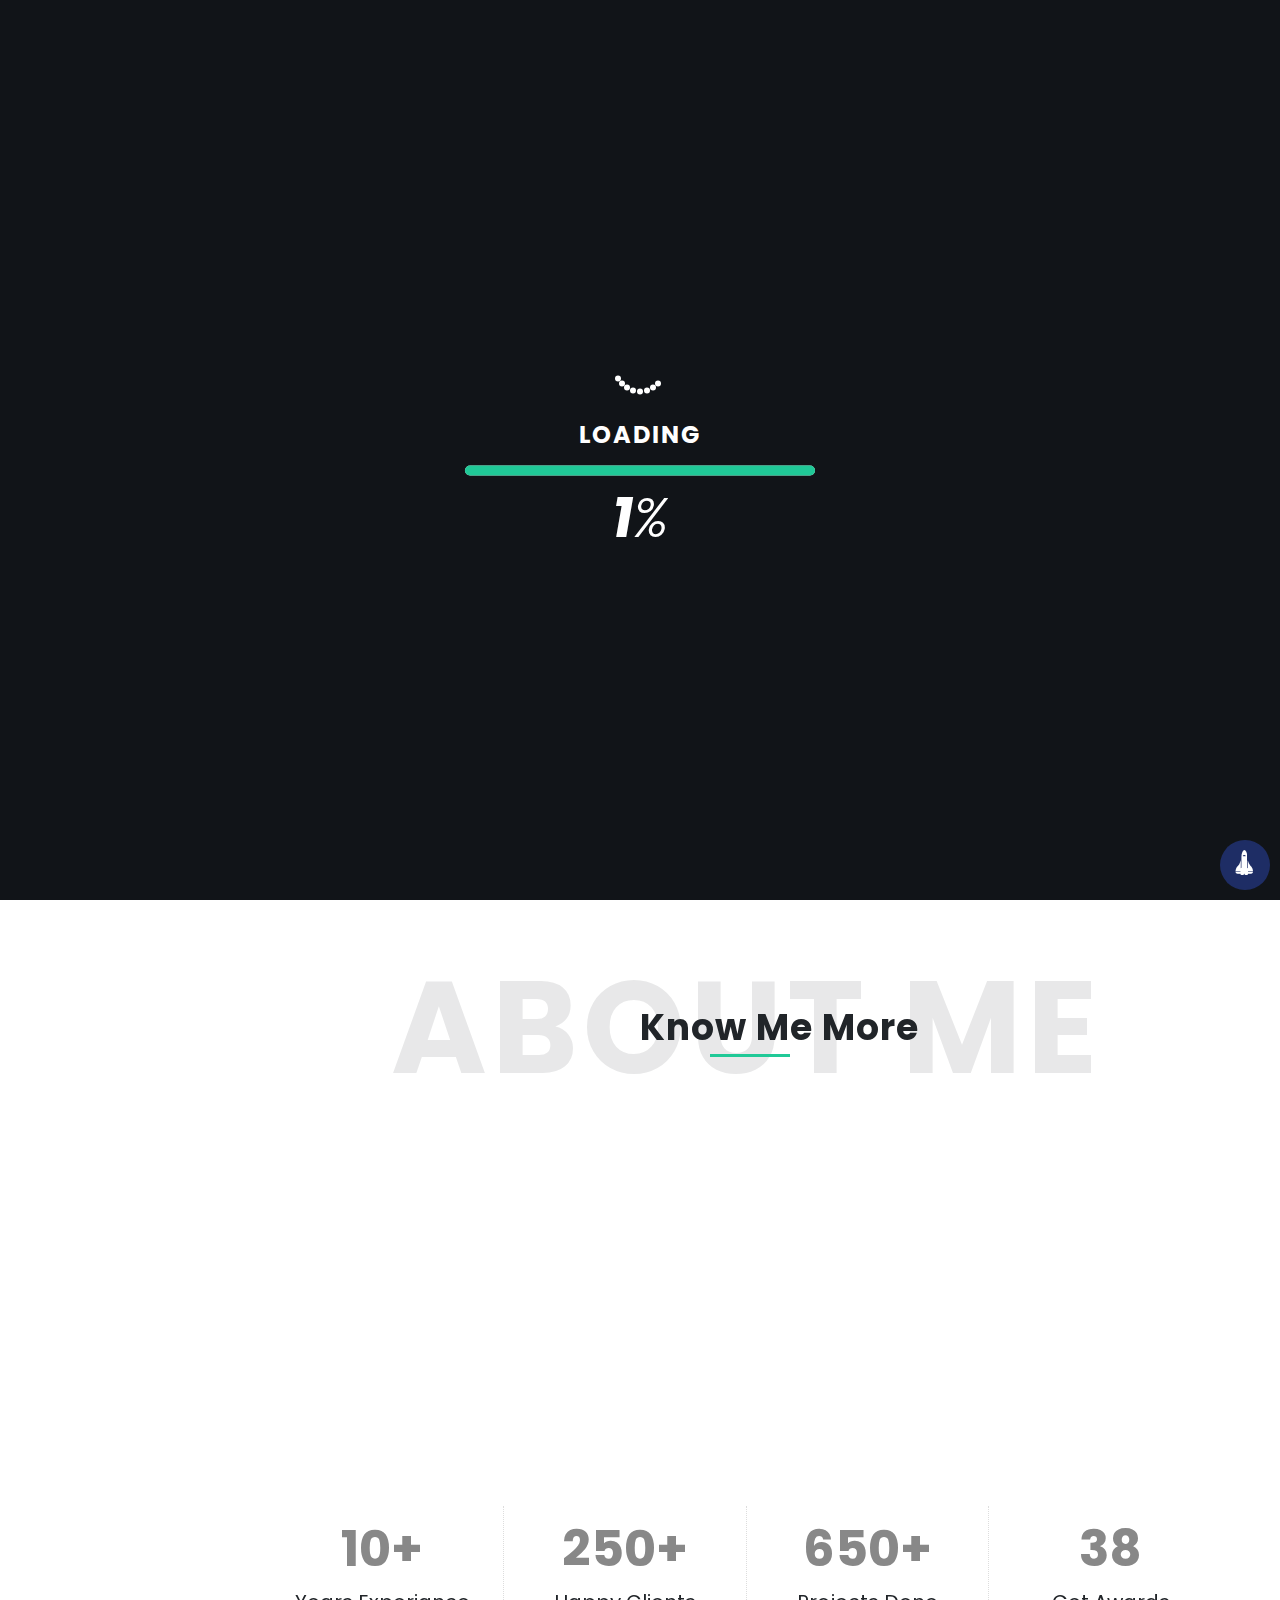
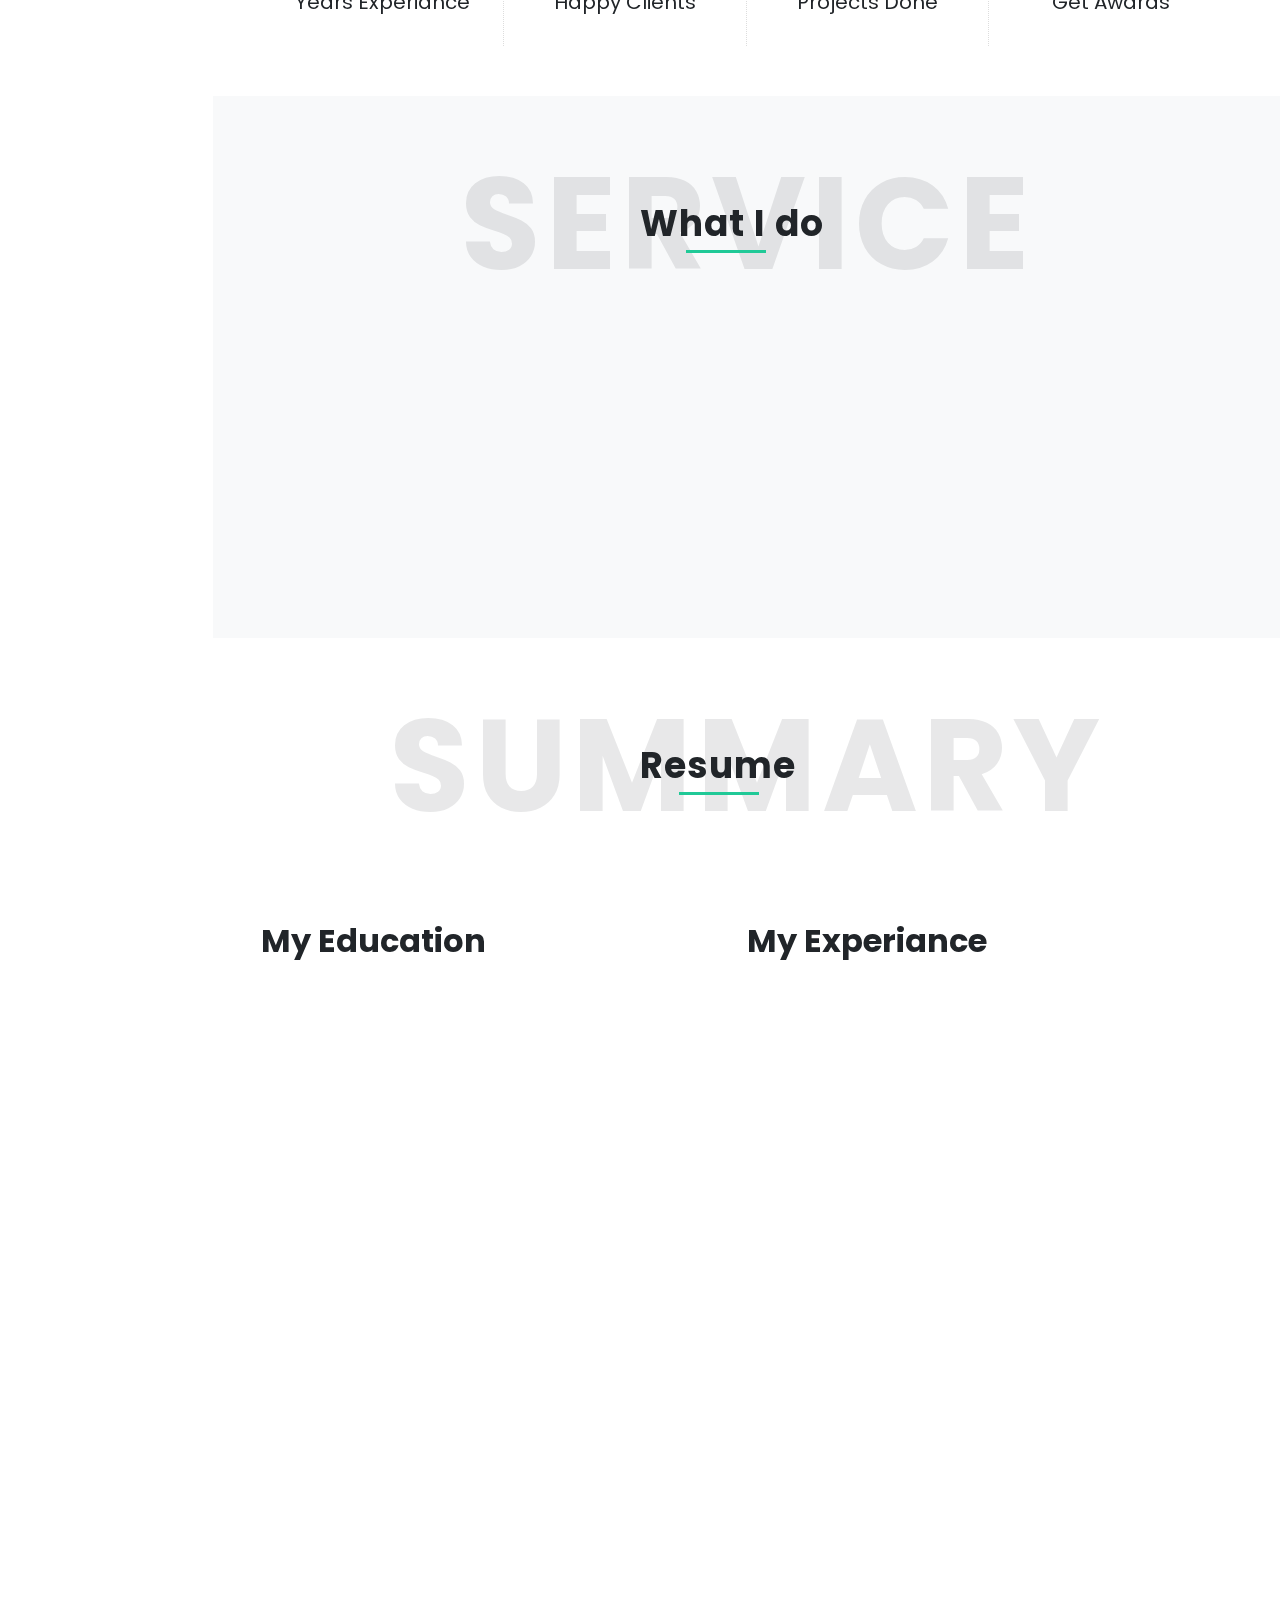
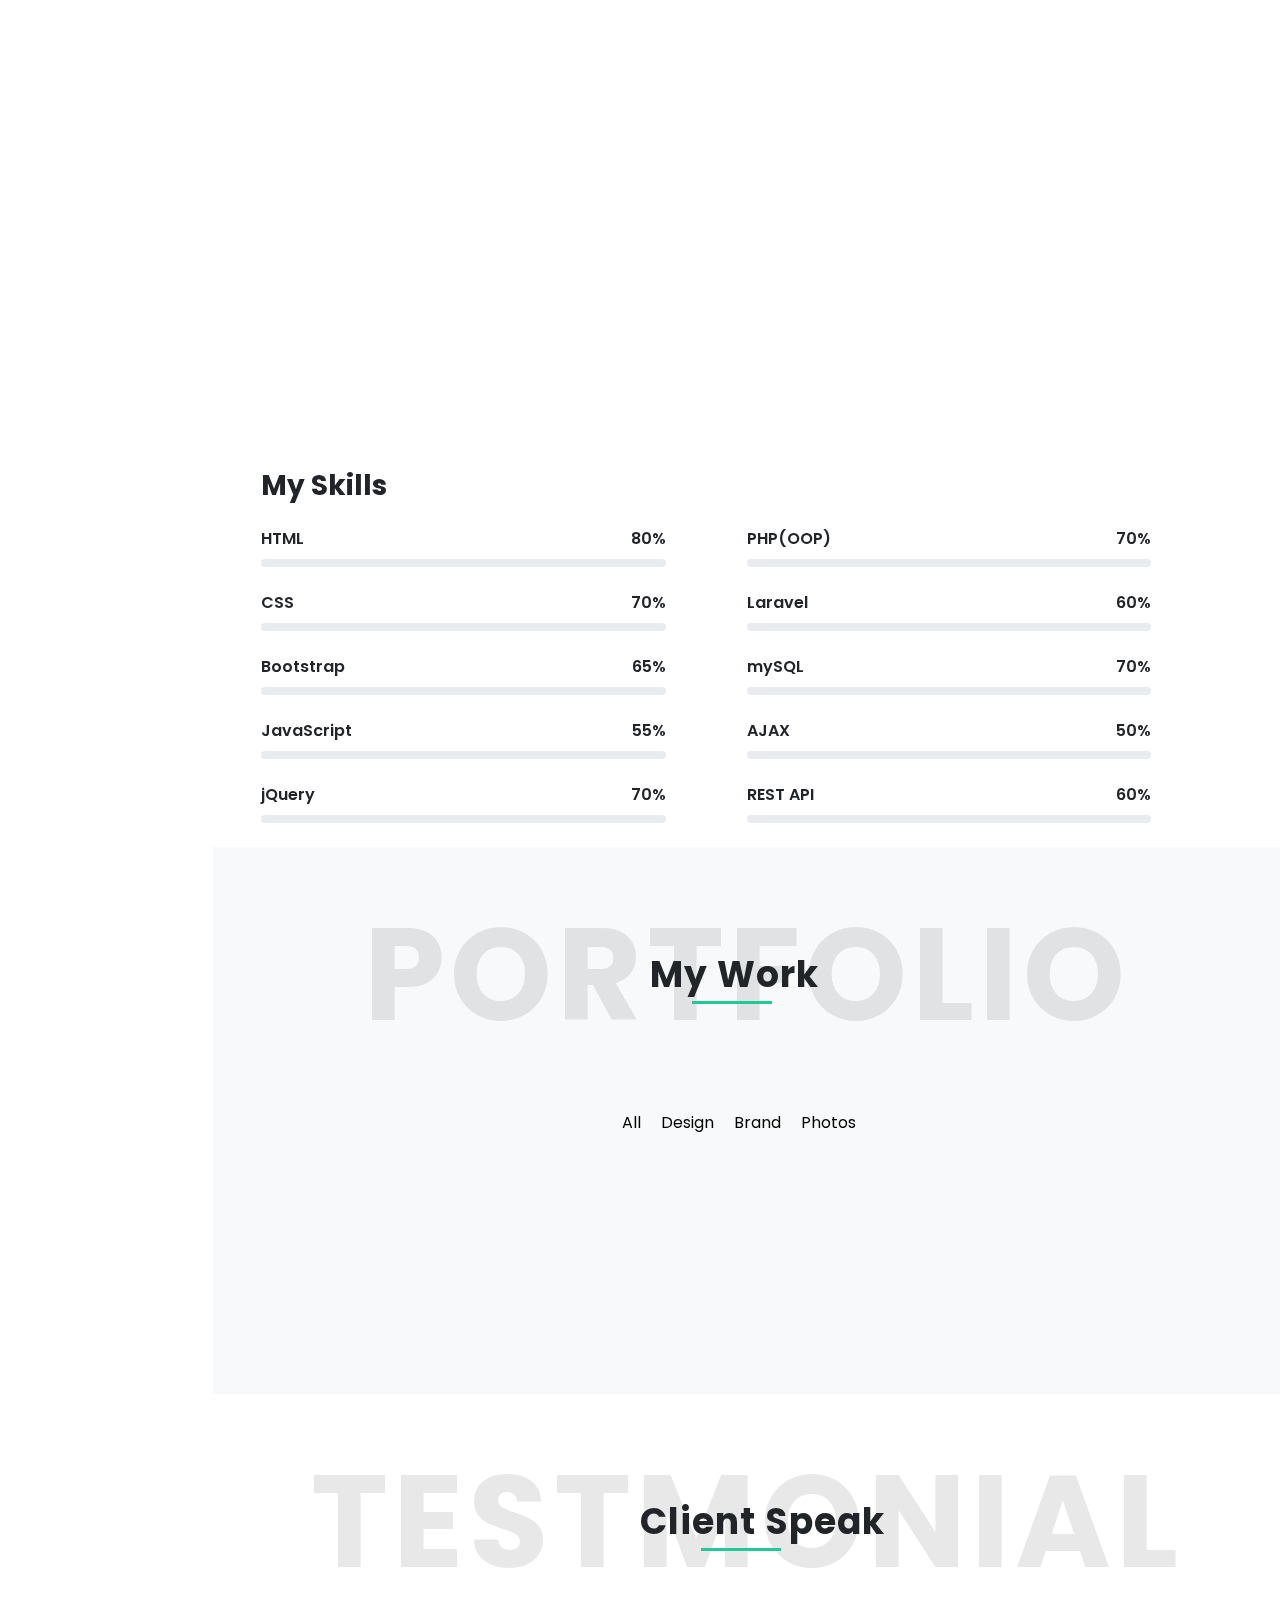
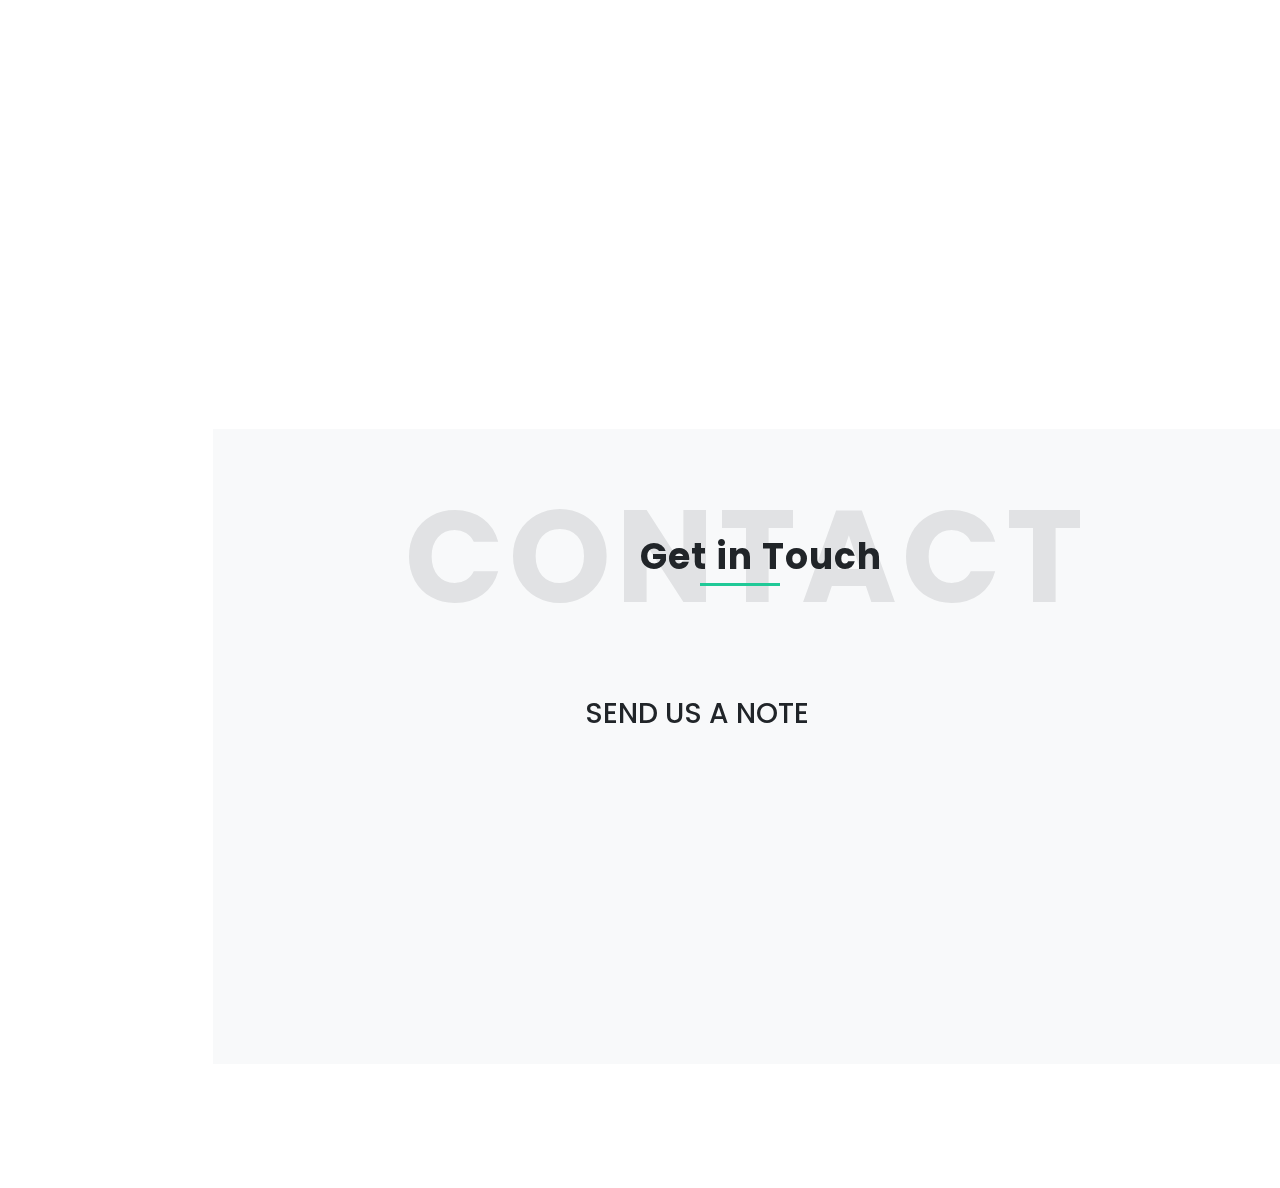
==== commit 12465258: "add animation" ====
--- a/index.html
+++ b/index.html
@@ -25,10 +25,10 @@
             </div>
             <div class="offset-0 col-4   offset-md-2 col-md-4">
               <ul class="list-inline float-right mt-2 " >
-                <li class="list-inline-item "> <a href="#"> <i class="fab fa-facebook-f fa-1x mr-2"></i> </a> </li>
-                <li class="list-inline-item "> <a href="#"> <i class="fab fa-twitter fa-1x mr-2"></i> </a> </li>
-                <li class="list-inline-item "> <a href="#"> <i class="fab fa-linkedin-in fa-1x mr-2"></i> </a> </li>
-                <li class="list-inline-item "> <a href="#"> <i class="fab fa-github fa-1x mr-2"></i> </a> </li>
+                <li class="list-inline-item "> <a data-toggle="tooltip" data-placement="bottom" title="Facebook" href="#"> <i class="fab fa-facebook-f fa-1x mr-2"></i> </a> </li>
+                <li class="list-inline-item "> <a data-toggle="tooltip" data-placement="bottom" title="Twitter" href="#"> <i class="fab fa-twitter fa-1x mr-2"></i> </a> </li>
+                <li class="list-inline-item "> <a data-toggle="tooltip" data-placement="bottom" title="Linkedin" href="#"> <i class="fab fa-linkedin-in fa-1x mr-2"></i> </a> </li>
+                <li class="list-inline-item "> <a data-toggle="tooltip" data-placement="bottom" title="GitHub" href="#"> <i class="fab fa-github fa-1x mr-2"></i> </a> </li>
               </ul>
             </div>
             <div class="col-1">
@@ -66,10 +66,10 @@
               <li> <a href="#contact">Contact</a> </li>
             </ul>
             <ul class="list-inline mt-2 " >
-              <li class="list-inline-item "> <a href="#"> <i class="fab fa-facebook-f fa-1x mr-2"></i> </a> </li>
-              <li class="list-inline-item "> <a href="#"> <i class="fab fa-twitter fa-1x mr-2"></i> </a> </li>
-              <li class="list-inline-item "> <a href="#"> <i class="fab fa-linkedin-in fa-1x mr-2"></i> </a> </li>
-              <li class="list-inline-item "> <a href="#"> <i class="fab fa-github fa-1x mr-2"></i> </a> </li>
+              <li class="list-inline-item "> <a data-toggle="tooltip" data-placement="top" title="Facebook" href="#"> <i class="fab fa-facebook-f fa-1x mr-2"></i> </a> </li>
+              <li class="list-inline-item "> <a data-toggle="tooltip" data-placement="top" title="Twitter" href="#"> <i class="fab fa-twitter fa-1x mr-2"></i> </a> </li>
+              <li class="list-inline-item "> <a data-toggle="tooltip" data-placement="top" title="Linkedin" href="#"> <i class="fab fa-linkedin-in fa-1x mr-2"></i> </a> </li>
+              <li class="list-inline-item "> <a data-toggle="tooltip" data-placement="top" title="GitHub" href="#"> <i class="fab fa-github fa-1x mr-2"></i> </a> </li>
             </ul>
           </center>
         </div>
@@ -77,25 +77,26 @@
       <div class="col-lg-10 offset-lg-2">
         <div id="home" class="welcome">
           <div class="wrap">
-            <h3>Welcome</h3>
+            <h3 class="wow animate__animated  animate__bounceInDown">Welcome</h3>
             <h2 class="display-4"><span class="typed"></span> </h2>
             <p>based in Dhaka, Bangladesh</p>
-            <a href="#">Hire Me</a>
-          </div>
-        </div>
-        <div id="about-me" class="about title">
+            <a class="wow animate__animated  animate__slideInUp" href="#">Hire Me</a>
+          </div>
+
+        </div>
+        <div id="about-me" class="about title wow animate__animated  animate__slideInUp">
           <h1>ABOUT ME</h1>
           <h2>Know Me More<span></span></h2>
 
         </div>
         <div class="container px-5  ">
           <div class="row no-gutters">
-            <div class="col-lg-7 about-me mb-5">
+            <div class="col-lg-7 about-me mb-5 wow animate__animated  animate__slideInUp">
               <h2>I'm <span>Al Mamun,</span> a Web Developer</h2>
               <p>I help you build brand for your business at an affordable price. Thousands of clients have procured exceptional results while working with our dedicated team. when an unknown printer took a galley of type and scrambled it to make a type specimen book.</p>
               <p>Delivering work within time and budget which meets client’s requirements is our moto. Lorem Ipsum has been the industry's standard dummy text ever when an unknown printer took a galley.</p>
             </div>
-            <div class="col-lg-5 mb-5">
+            <div class="col-lg-5 mb-5  wow animate__animated  animate__slideInUp">
               <table class="table">
                 <tr>
                   <th style="border-top:none">Name:</th>
@@ -141,7 +142,7 @@
             <h1>SERVICE</h1>
             <h2>What I do<span></span></h2>
           </div>
-          <div class="row no-gutters container px-5 pb-4 web">
+          <div class="row no-gutters container px-5 pb-4 web  wow animate__animated  animate__slideInUp">
             <div class="col-lg-6">
               <div class="row no-gutters">
                 <div class="offset-sm-2 offset-lg-0 col-2">
@@ -185,7 +186,7 @@
           <div class="row container px-5">
             <div class="offset-sm-3 offset-lg-0 col-sm-10 col-lg-6  education-main">
               <h2>My Education</h2>
-              <div class="education">
+              <div class="education  wow animate__animated  animate__slideInUp">
                 <span>2012 - 2013</span>
                 <h2>Science</h2>
                 <p class="p1">Jasai high school</p>
@@ -196,7 +197,7 @@
                   Board : Dinajpur <br><br>
                 </p>
               </div>
-              <div class="education">
+              <div class="education  wow animate__animated  animate__slideInUp">
                 <span>2013 - 2017</span>
                 <h2>Diploma in Computer</h2>
                 <p class="p1">BIIT,(Bogra)</p>
@@ -207,7 +208,7 @@
                   Board : Technical <br><br>
                 </p>
               </div>
-              <div class="education">
+              <div class="education  wow animate__animated  animate__slideInUp">
                 <span>2018 - 2021</span>
                 <h2>CSE</h2>
                 <p class="p1">Daffodil International University</p>
@@ -220,19 +221,19 @@
 
             <div class="offset-sm-3 offset-lg-0 col-sm-10 col-lg-6 education-main">
               <h2>My Experiance</h2>
-              <div class="education">
+              <div class="education  wow animate__animated  animate__slideInUp">
                 <span>2013 - 2014</span>
                 <h2>Jr. Web Designer</h2>
                 <p class="p1">Themeforest</p>
                 <p class="p2">I am responsible for the design, layout and coding of a website. They are involved with the technical and graphical aspects of a website - how the site works and how it looks. I can also be involved with the maintenance and update of an existing site.</p>
               </div>
-              <div class="education">
+              <div class="education  wow animate__animated  animate__slideInUp">
                 <span>2015 - 2018</span>
                 <h2>Jr. Web Developer</h2>
                 <p class="p1">Dribbble</p>
                 <p class="p2">I works with a team of developers to create new websites and applications. Generally I work under the supervision of senior developers in my department, but I also involved in all stages of the project, from brainstorming to final testing.</p>
               </div>
-              <div class="education">
+              <div class="education  wow animate__animated  animate__slideInUp">
                 <span>2019 - running</span>
                 <h2>Web Developer</h2>
                 <p class="p1">Upwork</p>
@@ -251,31 +252,31 @@
             <div class="skill">
               <p>HTML <span class="float-right">80%</span> </p>
               <div class="progress progress-sm mb-4">
-                <div class="progress-bar" role="progressbar" style="width: 80%" aria-valuenow="80" aria-valuemin="0" aria-valuemax="100"></div>
+                <div class="progress-bar" role="progressbar" style="width: 80%" aria-valuenow="80" aria-valuemin="0" aria-valuemax="100"><div class="wow animate"></div></div>
               </div>
             </div>
             <div class="skill">
               <p>CSS <span class="float-right">70%</span> </p>
               <div class="progress progress-sm mb-4">
-                <div class="progress-bar" role="progressbar" style="width: 70%" aria-valuenow="70" aria-valuemin="0" aria-valuemax="100"></div>
+                <div class="progress-bar" role="progressbar" style="width: 70%" aria-valuenow="70" aria-valuemin="0" aria-valuemax="100"><div class="wow animate"></div></div>
               </div>
             </div>
             <div class="skill">
               <p>Bootstrap <span class="float-right">65%</span> </p>
               <div class="progress progress-sm mb-4">
-                <div class="progress-bar" role="progressbar" style="width: 65%" aria-valuenow="65" aria-valuemin="0" aria-valuemax="100"></div>
+                <div class="progress-bar" role="progressbar" style="width: 65%" aria-valuenow="65" aria-valuemin="0" aria-valuemax="100"><div class="wow animate"></div></div>
               </div>
             </div>
             <div class="skill">
               <p>JavaScript <span class="float-right">55%</span> </p>
               <div class="progress progress-sm mb-4">
-                <div class="progress-bar" role="progressbar" style="width: 55%" aria-valuenow="55" aria-valuemin="0" aria-valuemax="100"></div>
+                <div class="progress-bar" role="progressbar" style="width: 55%" aria-valuenow="55" aria-valuemin="0" aria-valuemax="100"><div class="wow animate"></div></div>
               </div>
             </div>
             <div class="skill">
               <p>jQuery <span class="float-right">70%</span> </p>
               <div class="progress progress-sm mb-4">
-                <div class="progress-bar" role="progressbar" style="width: 70%" aria-valuenow="70" aria-valuemin="0" aria-valuemax="100"></div>
+                <div class="progress-bar" role="progressbar" style="width: 70%" aria-valuenow="70" aria-valuemin="0" aria-valuemax="100"><div class="wow animate"></div></div>
               </div>
             </div>
           </div>
@@ -283,31 +284,31 @@
             <div class="skill">
               <p>PHP(OOP) <span class="float-right">70%</span> </p>
               <div class="progress progress-sm mb-4">
-                <div class="progress-bar" role="progressbar" style="width: 70%" aria-valuenow="70" aria-valuemin="0" aria-valuemax="100"></div>
+                <div class="progress-bar" role="progressbar" style="width: 70%" aria-valuenow="70" aria-valuemin="0" aria-valuemax="100"><div class="wow animate"></div></div>
               </div>
             </div>
             <div class="skill">
               <p>Laravel <span class="float-right">60%</span> </p>
               <div class="progress progress-sm mb-4">
-                <div class="progress-bar" role="progressbar" style="width: 60%" aria-valuenow="60" aria-valuemin="0" aria-valuemax="100"></div>
+                <div class="progress-bar" role="progressbar" style="width: 60%" aria-valuenow="60" aria-valuemin="0" aria-valuemax="100"><div class="wow animate"></div></div>
               </div>
             </div>
             <div class="skill">
               <p>mySQL <span class="float-right">70%</span> </p>
               <div class="progress progress-sm mb-4">
-                <div class="progress-bar" role="progressbar" style="width: 70%" aria-valuenow="70" aria-valuemin="0" aria-valuemax="100"></div>
+                <div class="progress-bar" role="progressbar" style="width: 70%" aria-valuenow="70" aria-valuemin="0" aria-valuemax="100"><div class="wow animate"></div></div>
               </div>
             </div>
             <div class="skill">
               <p>AJAX <span class="float-right">50%</span> </p>
               <div class="progress progress-sm mb-4">
-                <div class="progress-bar" role="progressbar" style="width: 50%" aria-valuenow="50" aria-valuemin="0" aria-valuemax="100"></div>
+                <div class="progress-bar" role="progressbar" style="width: 50%" aria-valuenow="50" aria-valuemin="0" aria-valuemax="100"><div class="wow animate"></div></div>
               </div>
             </div>
             <div class="skill">
               <p>REST API <span class="float-right">60%</span> </p>
               <div class="progress progress-sm mb-4">
-                <div class="progress-bar" role="progressbar" style="width: 60%" aria-valuenow="60" aria-valuemin="0" aria-valuemax="100"></div>
+                <div class="progress-bar" role="progressbar" style="width: 60%" aria-valuenow="60" aria-valuemin="0" aria-valuemax="100"><div class="wow animate"></div></div>
               </div>
             </div>
           </div>
@@ -327,15 +328,15 @@
                 <li class="list-inline-item mr-3"> <a href="#">Photos</a> </li>
               </ul>
             </div>
-            <div class="col-sm-6 col-lg-4 mb-3 design ">
+            <div class="col-sm-6 col-lg-4 mb-3 design   wow animate__animated  animate__slideInUp">
               <img width="100%" src="img\slider-img1.jpg" alt="">
               <h2 style="width:100%">Web Design</h2>
             </div>
-            <div class="col-12 col-sm-6 col-lg-4 mb-3 design">
+            <div class="col-12 col-sm-6 col-lg-4 mb-3 design  wow animate__animated  animate__slideInUp">
               <img width="100%" src="img\slider-img2.jpg" alt="">
               <h2 style="width:90%">Graphics Design</h2>
             </div>
-            <div class="col-12 col-sm-6  col-lg-4 mb-3 design">
+            <div class="col-12 col-sm-6  col-lg-4 mb-3 design  wow animate__animated  animate__slideInUp">
               <img width="100%" src="img\slider-img3.jpg" alt="">
               <h2 style="width:100%">Web Development</h2>
             </div>
@@ -347,9 +348,9 @@
             <h1>TESTMONIAL</h1>
             <h2>Client Speak<span></span></h2>
           </div>
-          <div class="row no-gutters container mx-5">
+          <div class="row no-gutters container mx-5   wow animate__animated  animate__slideInUp">
             <div class="col-md-6 ">
-              <div class="client mr-md-2 mb-2">
+              <div class="client mr-md-2 mb-2  ">
                 <div class="row no-gutters">
                   <div class="col-12 col-sm-3 ">
                     <center>
@@ -398,7 +399,7 @@
           </div>
           <div class="row no-gutters container px-5">
             <div class=" offset-md-0 col-md-4 ">
-              <div class="row no-gutters">
+              <div class="row no-gutters   wow animate__animated  animate__slideInUp">
                 <div class="col-12 col-sm-5 col-md-12">
                   <h3>ADDRESS</h3>
                   <p class="mb-1"><i style="color : #20C997;" class="far fa-building mr-2"></i>55/1 Kha</p>
@@ -411,10 +412,10 @@
                 <div class="col-12 col-sm-5 offset-sm-1 col-md-12 offset-md-0 mb-lg-5 mt-md-5 mt-lg-2">
                   <h3 class=" ">FOLLOW ME</h3>
                   <p class="mb-5 mb-md-0">
-                    <i class="fab fa-facebook-f mr-3 "></i>
-                    <i class="fab fa-twitter mr-3 "></i>
-                    <i class="fab fa-linkedin-in mr-3 "></i>
-                    <i class="fab fa-github "></i>
+                    <a class="fab" data-toggle="tooltip" data-placement="top" title="Facebook" href="#"><i class="fab fa-facebook-f mr-3 "></i></a>
+                    <a class="fab" data-toggle="tooltip" data-placement="top" title="Twitter" href="#"><i class="fab fa-twitter mr-3 "></i></a>
+                    <a class="fab" data-toggle="tooltip" data-placement="top" title="Linkedin" href="#"><i class="fab fa-linkedin-in mr-3 "></i></a>
+                    <a class="fab"  data-toggle="tooltip" data-placement="top" title="GitHub" href="#"><i class="fab fa-github "></i></a>
                   </p>
                 </div>
 
@@ -422,7 +423,7 @@
             </div>
             <div class="col-12 col-md-8 mt-4 mt-md-1 mb-5 mb-lg-1">
               <h3>SEND US A NOTE</h3>
-              <form class="row no-gutters" action="index.html" method="post">
+              <form class="row no-gutters  wow animate__animated  animate__slideInUp" action="index.html" method="post">
                 <div class="form-group col-lg-6 ">
                   <input class="form-control name" type="text" name="" value="" placeholder="Name">
                 </div>
@@ -438,7 +439,7 @@
           </div>
         </div>
 
-        <div class="row no-gutters container p-5 ">
+        <div class="row no-gutters container p-5   wow animate__animated  animate__slideInUp">
           <div class="col-lg-6 mb-4 mb-lg-1">
             <p class="m-0">Copyright &copy; 2020 <span class="text-success">Developer Mamun</span>.All Right Reserved</p>
           </div>
@@ -450,16 +451,46 @@
       </div>
     </div>
 
+    <div class="loader text-center">
+      <div class="loader-inner">
+
+          <!-- Animated Spinner -->
+        <div class="lds-roller mb-3">
+            <div></div>
+            <div></div>
+            <div></div>
+            <div></div>
+            <div></div>
+            <div></div>
+            <div></div>
+            <div></div>
+        </div>
+
+        <!-- Spinner Description Text [For Demo Purpose]-->
+        <h4 style="letter-spacing:2px" class="animate__animated animate__shakeX text-uppercase font-weight-bold load">Loading</h4>
+        <div style="width : 100%;height : 10px; border-radius:5px;background:#ddd;" class="mb-2 mt-3">
+          <div class="animates">
+
+          </div>
+        </div>
+        <p class="font-italic  display-4"><strong class="countdown  font-weight-bold">1</strong>%</p>
+    </div>
+  </div>
+  <div id="toTop" data-toggle="tooltip" data-placement="top" title="Back to Top">
+    <i class="fas fa-space-shuttle"></i>
+  </div>
 
 
     <!-- Include all compiled plugins (below), or include individual files as needed -->
     <script src="js/wow.min.js" charset="utf-8"></script>
     <script src="js/popper.min.js" charset="utf-8"></script>
     <script src="js/slim.min.js" charset="utf-8"></script>
+    <script src="js/bootstrap.bundle.min.js" charset="utf-8"></script>
+
+    <script src="js/typed.js" charset="utf-8"></script>
+
+    <script src="js/jquery.min.js"></script>
     <script src="js/bootstrap.min.js" charset="utf-8"></script>
-    <script src="js/typed.js" charset="utf-8"></script>
-
-    <script src="js/jquery.min.js"></script>
     <script src="js/nav.js" charset="utf-8"></script>
 
 
@@ -486,6 +517,7 @@
         $(".button").click(function(){
           $(".menu").slideToggle();
         });
+
 
         //one page nav
         $('#nav').onePageNav({
@@ -510,6 +542,54 @@
             delay: 20,
             time: 2000
         });
+
+
+
+        // HIDE LOADING SPINNER WHEN PAGE IS LOADED [7000msec after the page is loaded]
+        // $(window).on('load', function () {
+            setTimeout(function () {
+                $('.loader').hide(300);
+            }, 1000);
+        // });
+
+
+
+        // FOR DEMO PURPOSE
+        // $(window).on('load', function () {
+            var loadingCounter = setInterval(function () {
+                var count = parseInt($('.countdown').html());
+                if (count !== 100) {
+                    $('.countdown').html(count + 1);
+                    $('.animates').css({width : (count+1)+"%"});
+
+                } else {
+                    clearInterval();
+                }
+            }, 10);
+        // });
+        $('#reload').on('click', function (e) {
+            e.preventDefault();
+            location.reload();
+        });
+        
+
+        // Scroll to top
+        $('#toTop').hide();
+        $(window).scroll(function() {
+
+          if ($(this).scrollTop()) {
+              $('#toTop').fadeIn();
+          } else {
+              $('#toTop').fadeOut();
+          }
+      });
+
+      $("#toTop").click(function() {
+          $("html, body").animate({scrollTop: 0}, 1000);
+       });
+
+       // Tool Tips
+       $('[data-toggle="tooltip"]').tooltip();
       });
     </script>
 
--- a/css/style.css
+++ b/css/style.css
@@ -253,8 +253,8 @@
   margin-bottom: 30px;
   border-radius: 3px;
   padding : 20px;
-  height : 300px;
-  overflow: scroll;
+  height : 325px;
+  overflow: auto;
 }
 .education span{
   background: #20c997;
@@ -281,7 +281,7 @@
   height : 8px;
 }
 .progress-bar{
-  background : #20C997;
+  background : none;
 }
 
 .skill p{
@@ -354,23 +354,23 @@
   color : #fff;
   background : #217760;
 }
-.fab{
+a.fab{
   font-size : 16px;
   transition: 0.3s ease;
 }
-.fab:nth-child(1):hover{
+a.fab:nth-child(1):hover{
   color: #20c997;
   font-size: 20px;
 }
-.fab:nth-child(2):hover{
+a.fab:nth-child(2):hover{
   color: #FC5431;
   font-size: 20px;
 }
-.fab:nth-child(3):hover{
+a.fab:nth-child(3):hover{
   color: #F7C640;
   font-size: 20px;
 }
-.fab:nth-child(4):hover{
+a.fab:nth-child(4):hover{
   color: #568AF2;
   font-size: 20px;
 }
@@ -428,7 +428,162 @@
 }
 
 
-
+.animate{
+  width : 100%;
+  background :#20C997;
+  height : 10px;
+  border-radius: 5px;
+  animation-name: animate;
+  animation-duration: 2s;
+}
+@keyframes animate {
+  from{width : 0px;}
+  to{width : 100%;}
+}
+
+.animates{
+  /* width : 100%; */
+  background :#20C997;
+  height : 10px;
+  border-radius: 5px;
+}
+
+/* Spinner Wrapper */
+.loader {
+    width: 100vw;
+    height: 100vh;
+    background: #111418;
+    position: fixed;
+    top: 0;
+    left: 0;
+    color : #fff;
+}
+
+.loader-inner {
+    position: absolute;
+    top: 50%;
+    left: 50%;
+    width : 350px;
+    transform: translate(-50%, -50%);
+}
+
+
+/* Spinner */
+.lds-roller {
+    display: inline-block;
+    position: relative;
+    width: 64px;
+    height: 64px;
+}
+.lds-roller div {
+    animation: lds-roller 1.2s cubic-bezier(0.5, 0, 0.5, 1) infinite;
+    transform-origin: 32px 32px;
+}
+.lds-roller div:after {
+    content: " ";
+    display: block;
+    position: absolute;
+    width: 6px;
+    height: 6px;
+    border-radius: 50%;
+    background: #fff;
+    margin: -3px 0 0 -3px;
+}
+.lds-roller div:nth-child(1) {
+    animation-delay: -0.036s;
+}
+.lds-roller div:nth-child(1):after {
+    top: 50px;
+    left: 50px;
+}
+.lds-roller div:nth-child(2) {
+    animation-delay: -0.072s;
+}
+.lds-roller div:nth-child(2):after {
+    top: 54px;
+    left: 45px;
+}
+.lds-roller div:nth-child(3) {
+    animation-delay: -0.108s;
+}
+.lds-roller div:nth-child(3):after {
+    top: 57px;
+    left: 39px;
+}
+.lds-roller div:nth-child(4) {
+    animation-delay: -0.144s;
+}
+.lds-roller div:nth-child(4):after {
+    top: 58px;
+    left: 32px;
+}
+.lds-roller div:nth-child(5) {
+    animation-delay: -0.18s;
+}
+.lds-roller div:nth-child(5):after {
+    top: 57px;
+    left: 25px;
+}
+.lds-roller div:nth-child(6) {
+    animation-delay: -0.216s;
+}
+.lds-roller div:nth-child(6):after {
+    top: 54px;
+    left: 19px;
+}
+.lds-roller div:nth-child(7) {
+    animation-delay: -0.252s;
+}
+.lds-roller div:nth-child(7):after {
+    top: 50px;
+    left: 14px;
+}
+.lds-roller div:nth-child(8) {
+    animation-delay: -0.288s;
+}
+.lds-roller div:nth-child(8):after {
+    top: 45px;
+    left: 10px;
+}
+@keyframes lds-roller {
+    0% {
+        transform: rotate(0deg);
+    }
+    100% {
+        transform: rotate(360deg);
+    }
+}
+
+/* spiner end */
+
+
+.load{
+  animation-duration: 2s;
+  animation-delay: 0s;
+  animation-iteration-count : infinite;
+}
+
+
+#toTop{
+  position: fixed;
+  right : 10px;
+  bottom : 10px;
+  width : 50px;
+  height: 50px;
+  border-radius: 50%;
+  transform: rotate(-90deg);
+  background: #1e2d65;
+
+
+
+}
+#toTop i{
+  position: absolute;
+  left: 15px;
+  top: 15px;
+  font-size: 20px;
+  color: white;
+}
 
 
 
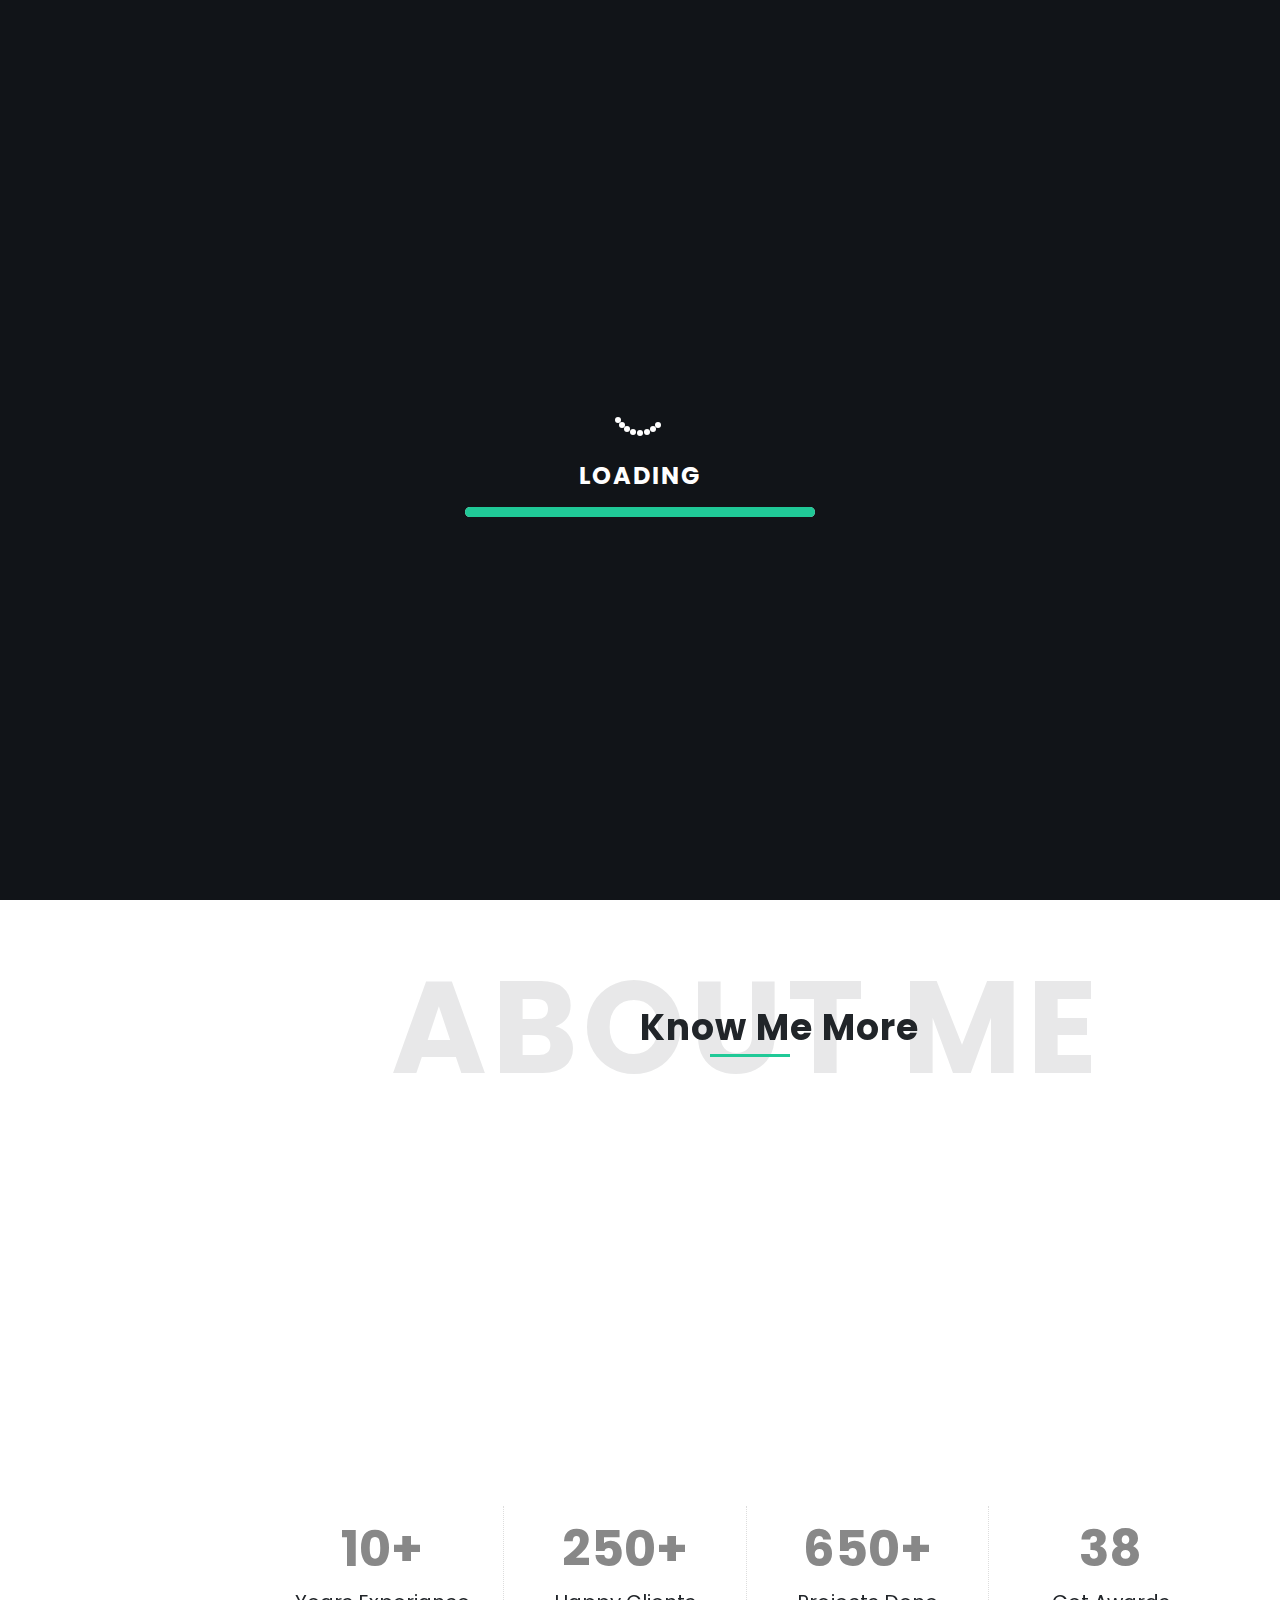
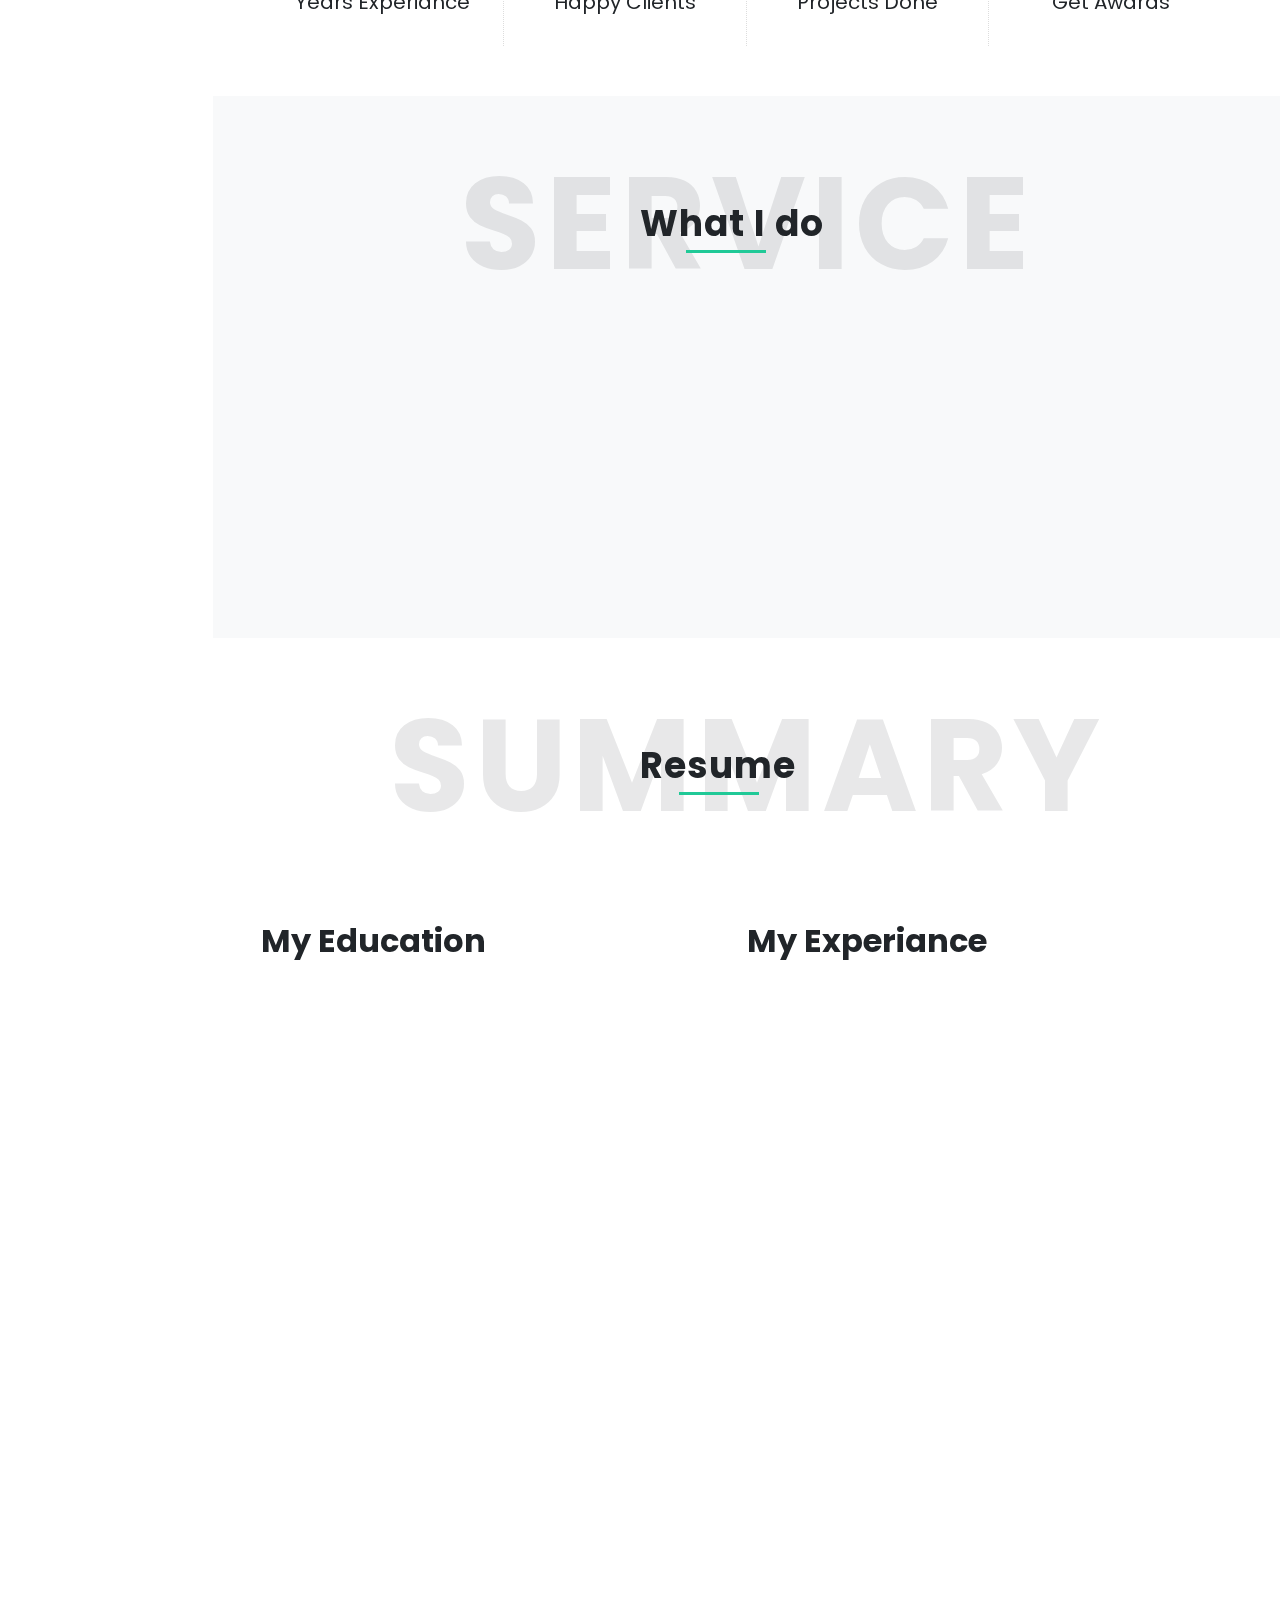
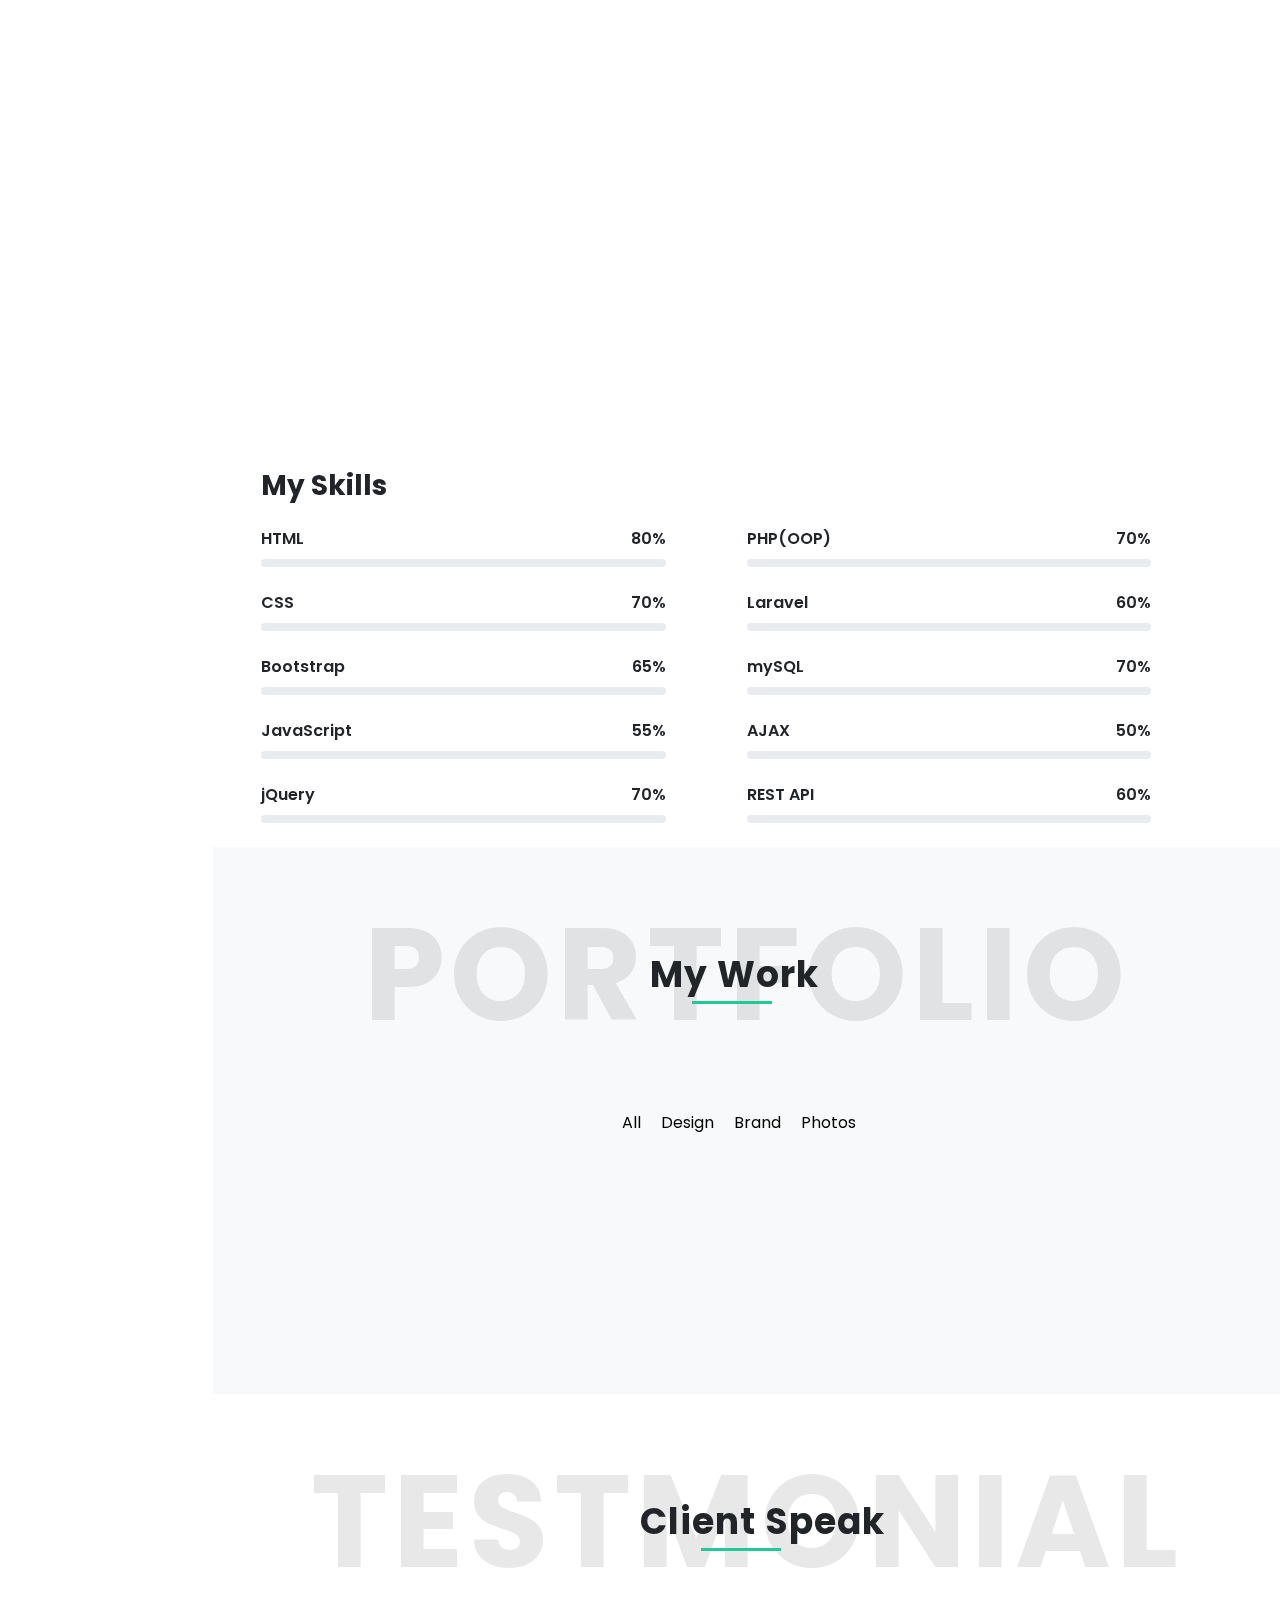
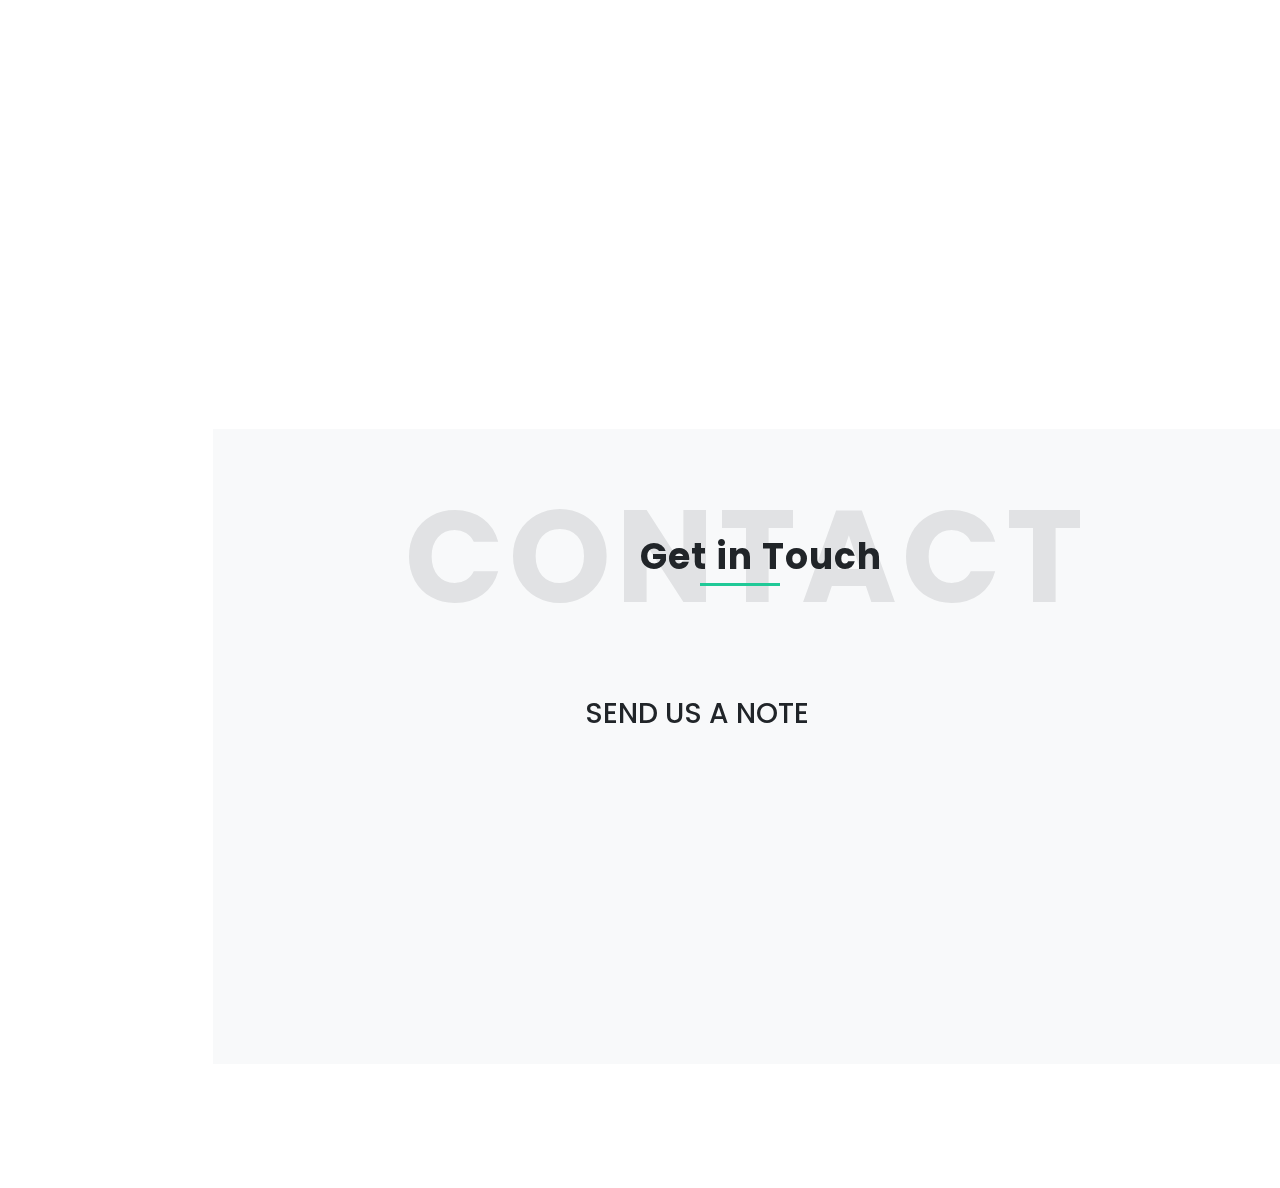
==== commit 72083f44: "added color setting" ====
--- a/index.html
+++ b/index.html
@@ -473,15 +473,34 @@
 
           </div>
         </div>
-        <p class="font-italic  display-4"><strong class="countdown  font-weight-bold">1</strong>%</p>
+
     </div>
   </div>
   <div id="toTop" data-toggle="tooltip" data-placement="top" title="Back to Top">
     <i class="fas fa-space-shuttle"></i>
   </div>
+  <div class="color d-none d-md-block">
+    <i class="fas fa-cog"></i>
+    <div class="color-box">
+      <h4>Choose Color</h4>
+      <div class="ml-3 mt-2">
+        <span id="indigo"  data-toggle="tooltip" data-placement="top" title="Indigo"></span>
+        <span id="blue"  data-toggle="tooltip" data-placement="top" title="Blue"></span>
+        <span id="purple"  data-toggle="tooltip" data-placement="top" title="Purple"></span>
+        <span id="cyan"  data-toggle="tooltip" data-placement="top" title="Cyan"></span>
+        <span id="red"  data-toggle="tooltip" data-placement="top" title="Red"></span>
+        <span id="pink"  data-toggle="tooltip" data-placement="top" title="Pink"></span>
+        <span id="green"  data-toggle="tooltip" data-placement="top" title="Green"></span>
+        <span id="yellow"  data-toggle="tooltip" data-placement="top" title="Yellow"></span>
+        <span id="orange"  data-toggle="tooltip" data-placement="top" title="Orange"></span>
+        <span id="brown"  data-toggle="tooltip" data-placement="top" title="Brown"></span>
+      </div>
+    </div>
+  </div>
 
 
     <!-- Include all compiled plugins (below), or include individual files as needed -->
+
     <script src="js/wow.min.js" charset="utf-8"></script>
     <script src="js/popper.min.js" charset="utf-8"></script>
     <script src="js/slim.min.js" charset="utf-8"></script>
@@ -495,7 +514,7 @@
 
 
     <!-- Counter -->
-    <script src="https://cdnjs.cloudflare.com/ajax/libs/waypoints/4.0.1/jquery.waypoints.js" charset="utf-8"></script>
+    <script src="js/jquery.waypoints.js" charset="utf-8"></script>
     <script src="js/jquery.counterup.min.js"></script>
     <script src="js/main.js"></script>
     <script>
@@ -549,29 +568,17 @@
         // $(window).on('load', function () {
             setTimeout(function () {
                 $('.loader').hide(300);
-            }, 1000);
+            }, 5000);
         // });
 
 
 
-        // FOR DEMO PURPOSE
-        // $(window).on('load', function () {
-            var loadingCounter = setInterval(function () {
-                var count = parseInt($('.countdown').html());
-                if (count !== 100) {
-                    $('.countdown').html(count + 1);
-                    $('.animates').css({width : (count+1)+"%"});
-
-                } else {
-                    clearInterval();
-                }
-            }, 10);
+
+        // $('#reload').on('click', function (e) {
+        //     e.preventDefault();
+        //     location.reload();
         // });
-        $('#reload').on('click', function (e) {
-            e.preventDefault();
-            location.reload();
-        });
-        
+
 
         // Scroll to top
         $('#toTop').hide();
@@ -590,7 +597,124 @@
 
        // Tool Tips
        $('[data-toggle="tooltip"]').tooltip();
+
+
+
+       //color selector
+       var count = 0;
+       $(".color").click(function(){
+
+         if(count==0){
+           $(".color").animate({right : "200px"},1000);
+           $(".color-box").animate({left: "40px"},1000);
+           count = 1;
+         }else{
+           $(".color").animate({right : "0px"},1000);
+           $(".color-box").animate({left: "240px"},1000);
+           count = 0;
+         }
+       });
+       function myColor(color) {
+         $(".welcome a").css({"color" : color+"","border" : "2px solid "+color,"font-weight":"bold"});
+         $(".welcome a").mouseover(function(){
+           $(this).css({"color" : "#fff","background":color+"","border":"2px solid "+color});
+         });
+         $(".welcome a").mouseout(function(){
+           $(this).css({"color" : color+"","background":"none","border" : "2px solid "+color});
+         });
+         $(".title span").css({"background":color+""});
+         $(".about-me h2 span").css({"color":color+""});
+         $(".email").css({"color":color+""});
+         $(".web-img").css({"color":color+""});
+         $(".education span").css({"background":color+""});
+         $("ul.project li").mouseover(function(){
+           $(this).css({"border-bottom":"2px solid "+color});
+         });
+         $("ul.project li").mouseout(function(){
+           $(this).css({"border-bottom":"none"});
+         });
+         $("ul.project li a").mouseover(function(){
+           $(this).css({"color":""+color});
+         });
+         $("ul.project li a").mouseout(function(){
+           $(this).css({"color":"#000"});
+         });
+         $(".buttons").css({"background":color+""});
+         $("#nav li a").css({"color":"#eee"});
+         $("#nav li.active a").css({"color":color+""});
+         $(window).scroll(function(){
+           $("#nav li a").css({"color":"#eee"});
+           $("#nav li.active a").css({"color":color+""});
+         });
+
+         $("#nav2 li a").css({"color":"#eee"});
+         $("#nav2 li.active2 a").css({"color":color+""});
+         $(window).scroll(function(){
+           $("#nav2 li a").css({"color":"#eee"});
+           $("#nav2 li.active2 a").css({"color":color+""});
+         });
+
+         $(".animate").css({"background":color+""});
+         $(".animates").css({"background":color+""});
+         $(".profile ul li a").mouseover(function(){
+           $(this).css({"color":""+color});
+         });
+         $(".profile ul li a").mouseout(function(){
+           $(".profile ul li a").css({"color":"#eee"});
+         });
+         $(".menu ul li a").mouseover(function(){
+           $(this).css({"color":""+color});
+         });
+         $(".menu ul li a").mouseout(function(){
+           $(this).css({"color":"#eee"});
+         });
+        }
+       var color = "#20c997";
+       $("#indigo").click(function(){
+         color = "#6610f2";
+         myColor(color);
+       });
+       $("#blue").click(function(){
+         color = "#007bff";
+         myColor(color);
+       });
+       $("#purple").click(function(){
+         color = "#6f42c1";
+         myColor(color);
+       });
+       $("#cyan").click(function(){
+         color = "#17a2b8";
+         myColor(color);
+       });
+       $("#red").click(function(){
+         color = "#dc3545";
+         myColor(color);
+       });
+       $("#pink").click(function(){
+         color = "#e83e8c";
+         myColor(color);
+       });
+       $("#green").click(function(){
+         color = "#28A745";
+         myColor(color);
+       });
+       $("#yellow").click(function(){
+         color = "#FFC107";
+         myColor(color);
+       });
+       $("#orange").click(function(){
+         color = "#FD7E14";
+         myColor(color);
+       });
+       $("#brown").click(function(){
+         color = "#795548";
+         myColor(color);
+       });
+
+
       });
+
+
     </script>
 
   </body>
--- a/css/style.css
+++ b/css/style.css
@@ -52,6 +52,7 @@
   padding : 15px;
   user-select: none;
   position: fixed;
+  z-index:999;
 
 
 }
@@ -423,10 +424,12 @@
 }
 
 
-li.active a{
-  color : #20C997 !important;
-}
-
+#nav li.active a{
+  color : #20C997 ;
+}
+.menu ul li.active2 a{
+  color : #20c997;
+}
 
 .animate{
   width : 100%;
@@ -441,11 +444,43 @@
   to{width : 100%;}
 }
 
+
+
 .animates{
   /* width : 100%; */
   background :#20C997;
   height : 10px;
   border-radius: 5px;
+  -webkit-animation: animates 5s  ease-in-out;
+  -moz-animation:    animates 5s  ease-in-out;
+  -o-animation:      animates 5s  ease-in-out;
+  -ms-transition:    animates 5s  ease-in-out;
+  animation-name: animates;
+  animation-duration: 5s;
+}
+@-webkit-keyframes animates{
+  from{width : 0px;}
+  to{width : 100%;}
+}
+
+@-moz-keyframes animates{
+  from{width : 0px;}
+  to{width : 100%;}
+}
+
+@-o-keyframes animates {
+  from{width : 0px;}
+  to{width : 100%;}
+}
+
+@-ms-keyframes animates {
+  from{width : 0px;}
+  to{width : 100%;}
+}
+
+@keyframes animates {
+  from{width : 0px;}
+  to{width : 100%;}
 }
 
 /* Spinner Wrapper */
@@ -457,6 +492,7 @@
     top: 0;
     left: 0;
     color : #fff;
+    z-index: 9999;
 }
 
 .loader-inner {
@@ -585,9 +621,130 @@
   color: white;
 }
 
-
-
-
+.color{
+  position: fixed;
+  top : 40%;
+  right : 0px;
+  width : 40px;
+  height : 40px;
+  background : #555555;
+  border-radius: 5px;
+  cursor: pointer;
+}
+.color i{
+  color: #fff;
+  font-size: 20px;
+  margin-left: 10px;
+  margin-top: 10px;
+
+}
+.color-box{
+  height: 180px;
+  width: 200px;
+  background: white;
+  position: relative;
+  top: -33px;
+  left: 240px;
+  padding : 10px;
+  box-shadow: 0px 0px 5px black;
+
+}
+.color-box h4{
+  text-align: center;
+  border-bottom: 1px solid #ddd;
+  padding : 10px;
+  font-size: 20px;
+}
+#indigo{
+  height : 25px;
+  width: 25px;
+  margin-right: 8px;
+  border-radius: 50%;
+  background: #6610F2;
+  display: inline-block;
+  cursor: pointer;
+}
+#blue{
+  height : 25px;
+  width: 25px;
+  margin-right: 8px;
+  border-radius: 50%;
+  background: #007BFF;
+  display: inline-block;
+  cursor: pointer;
+}
+#purple{
+  height : 25px;
+  width: 25px;
+  margin-right: 8px;
+  border-radius: 50%;
+  background: #6F42C1;
+  display: inline-block;
+  cursor: pointer;
+}
+#cyan{
+  height : 25px;
+  width: 25px;
+  margin-right: 8px;
+  border-radius: 50%;
+  background: #17A2B8;
+  display: inline-block;
+  cursor: pointer;
+}
+#red{
+  height : 25px;
+  width: 25px;
+  margin-right: 8px;
+  border-radius: 50%;
+  background: #DC3545;
+  display: inline-block;
+  cursor: pointer;
+}
+#pink{
+  height : 25px;
+  width: 25px;
+  margin-right: 8px;
+  border-radius: 50%;
+  background: #E83E8C;
+  display: inline-block;
+  cursor: pointer;
+}
+#green{
+  height : 25px;
+  width: 25px;
+  margin-right: 8px;
+  border-radius: 50%;
+  background: #28A745;
+  display: inline-block;
+  cursor: pointer;
+}
+#yellow{
+  height : 25px;
+  width: 25px;
+  margin-right: 8px;
+  border-radius: 50%;
+  background: #FFC107;
+  display: inline-block;
+  cursor: pointer;
+}
+#orange{
+  height : 25px;
+  width: 25px;
+  margin-right: 8px;
+  border-radius: 50%;
+  background: #FD7E14;
+  display: inline-block;
+  cursor: pointer;
+}
+#brown{
+  height : 25px;
+  width: 25px;
+  margin-right: 8px;
+  border-radius: 50%;
+  background: #795548;
+  display: inline-block;
+  cursor: pointer;
+}
 
 
 
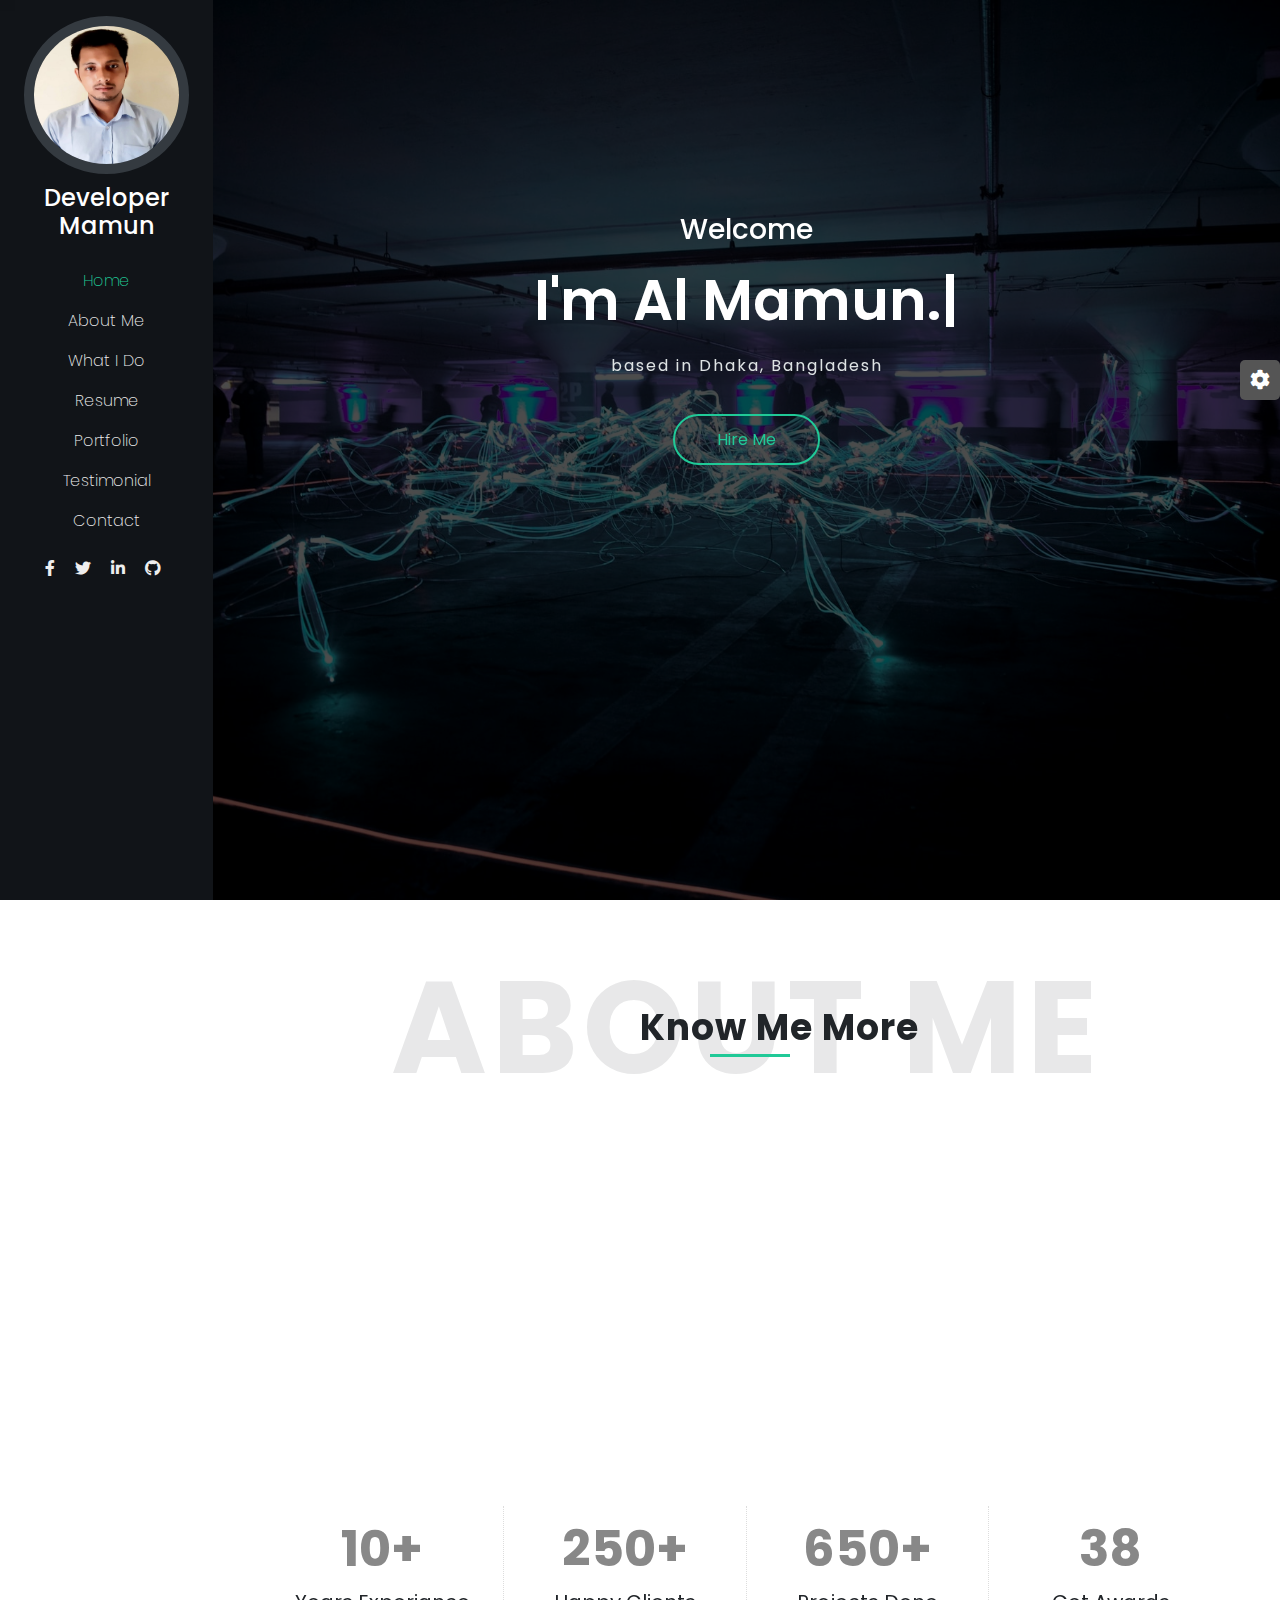
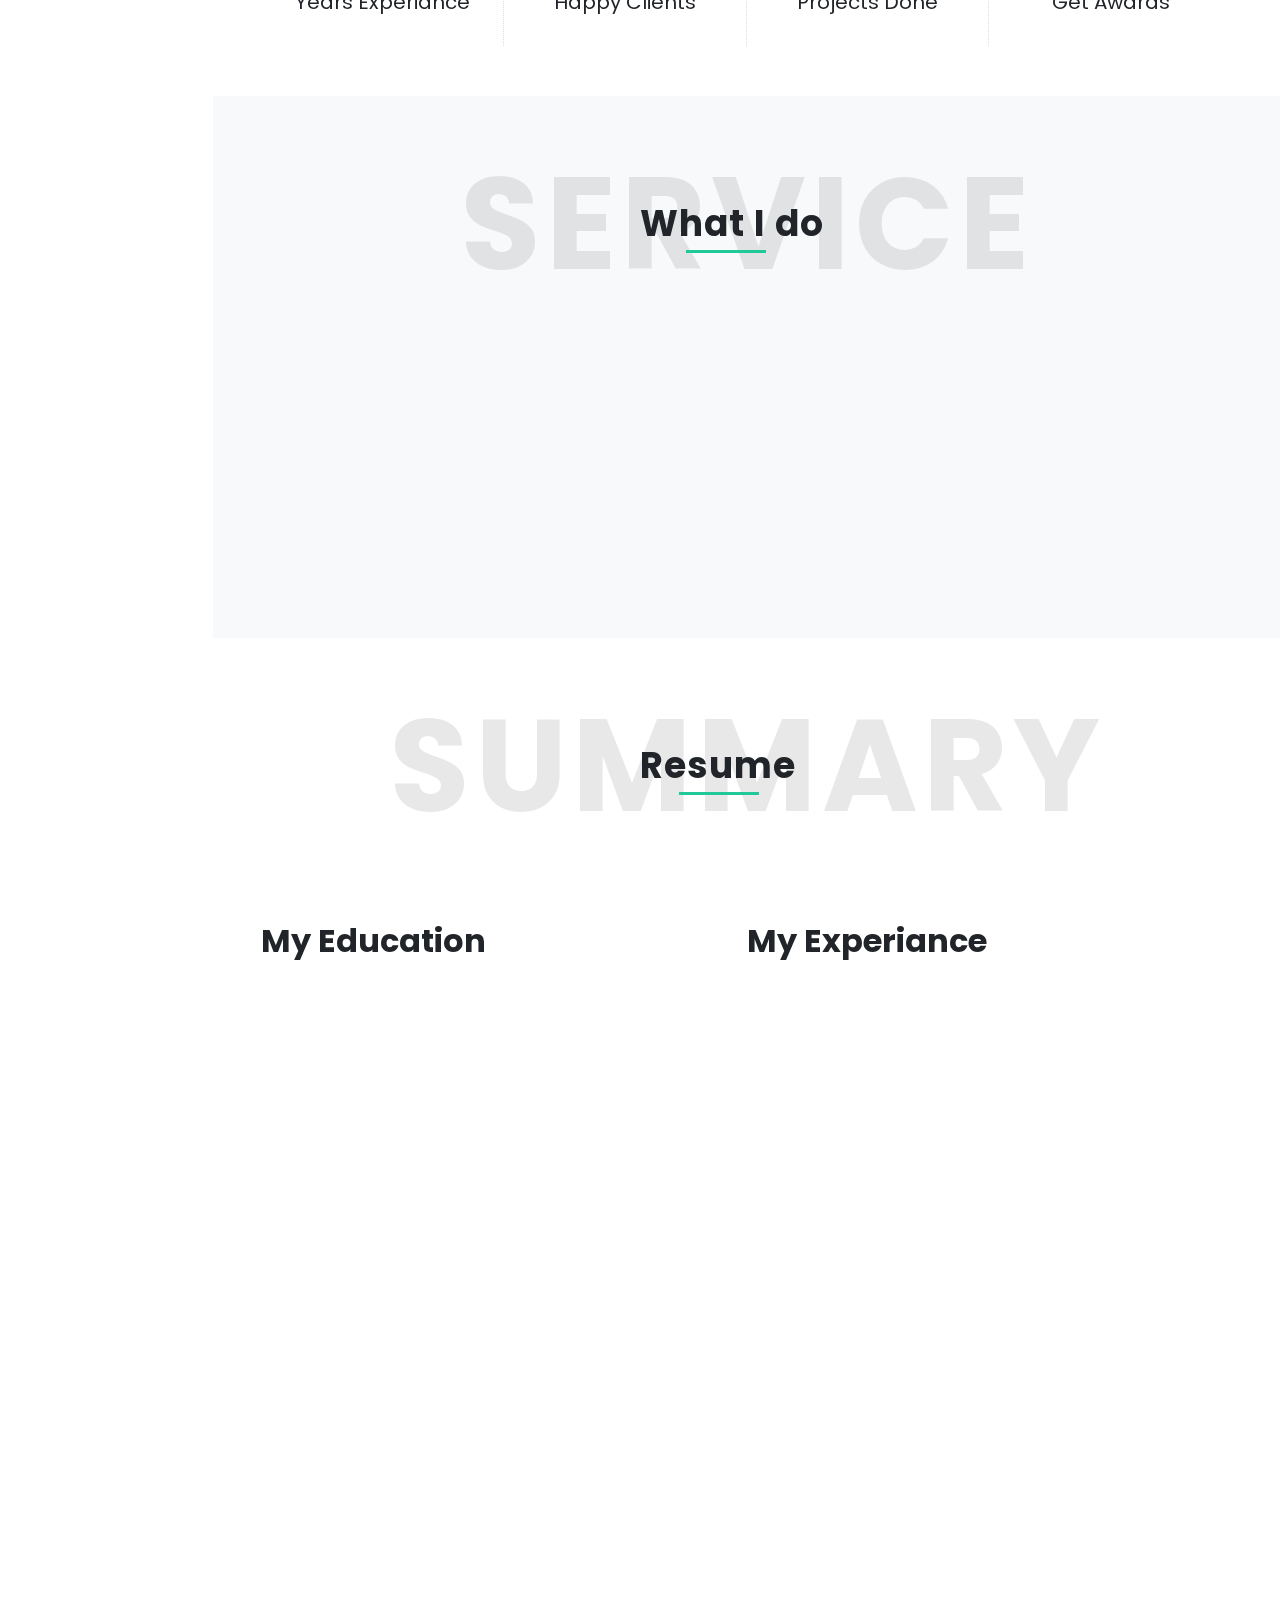
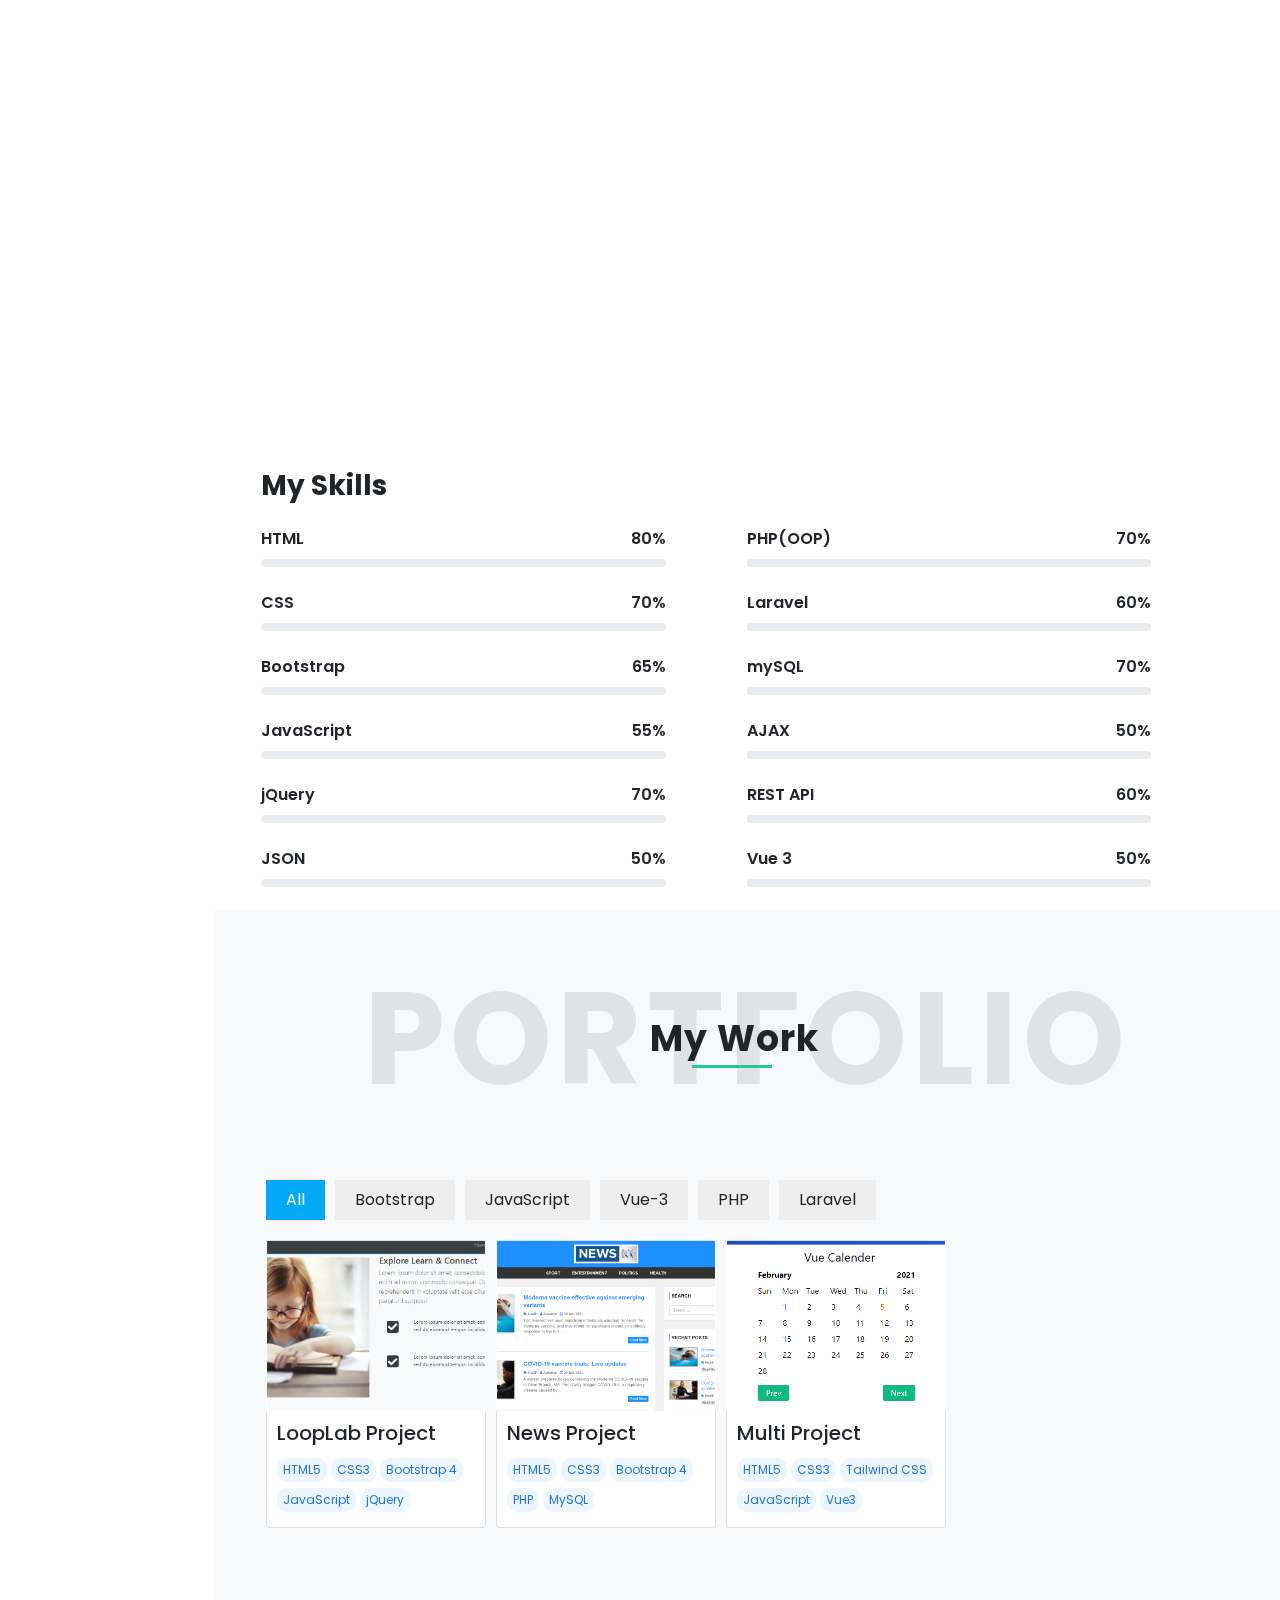
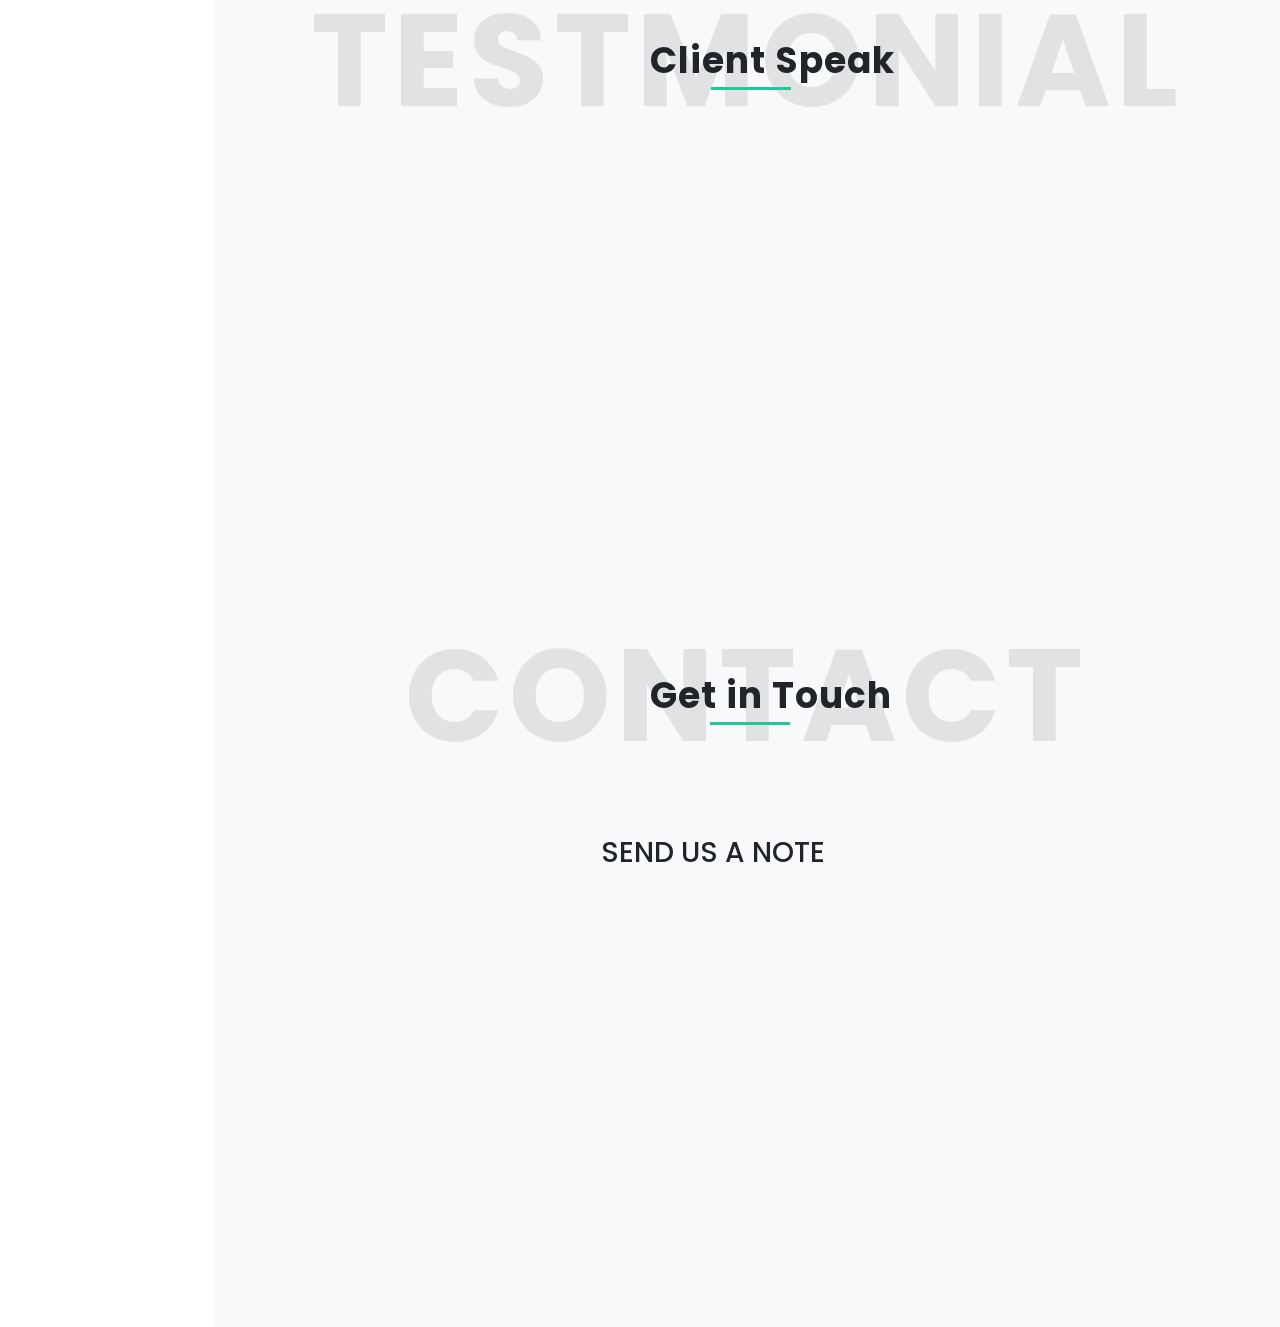
==== commit a9b3d055: "added  project" ====
--- a/index.html
+++ b/index.html
@@ -80,7 +80,7 @@
             <h3 class="wow animate__animated  animate__bounceInDown">Welcome</h3>
             <h2 class="display-4"><span class="typed"></span> </h2>
             <p>based in Dhaka, Bangladesh</p>
-            <a class="wow animate__animated  animate__slideInUp" href="#">Hire Me</a>
+            <a class="wow animate__animated  animate__slideInUp" href="#contact">Hire Me</a>
           </div>
 
         </div>
@@ -279,6 +279,12 @@
                 <div class="progress-bar" role="progressbar" style="width: 70%" aria-valuenow="70" aria-valuemin="0" aria-valuemax="100"><div class="wow animate"></div></div>
               </div>
             </div>
+            <div class="skill">
+              <p>JSON <span class="float-right">50%</span> </p>
+              <div class="progress progress-sm mb-4">
+                <div class="progress-bar" role="progressbar" style="width: 50%" aria-valuenow="50" aria-valuemin="0" aria-valuemax="100"><div class="wow animate"></div></div>
+              </div>
+            </div>
           </div>
           <div class="col-sm-9 offset-sm-3 col-lg-5 offset-lg-1">
             <div class="skill">
@@ -309,6 +315,12 @@
               <p>REST API <span class="float-right">60%</span> </p>
               <div class="progress progress-sm mb-4">
                 <div class="progress-bar" role="progressbar" style="width: 60%" aria-valuenow="60" aria-valuemin="0" aria-valuemax="100"><div class="wow animate"></div></div>
+              </div>
+            </div>
+            <div class="skill">
+              <p>Vue 3 <span class="float-right">50%</span> </p>
+              <div class="progress progress-sm mb-4">
+                <div class="progress-bar" role="progressbar" style="width: 50%" aria-valuenow="50" aria-valuemin="0" aria-valuemax="100"><div class="wow animate"></div></div>
               </div>
             </div>
           </div>
@@ -319,7 +331,9 @@
             <h1>PORTFOLIO</h1>
             <h2>My Work<span></span></h2>
           </div>
-          <div class="row no-gutters container px-lg-5">
+
+
+          <!-- <div class="row no-gutters container px-lg-5">
             <div class="col-12 text-center">
               <ul class="list-inline pb-2 mb-3 project">
                 <li class="list-inline-item mr-3"> <a href="#">All</a> </li>
@@ -341,7 +355,112 @@
               <h2 style="width:100%">Web Development</h2>
             </div>
           </div>
-        </div>
+        </div> -->
+        <div class="filter">
+          <section class="row no-gutters">
+            <ul class="col-12">
+              <li class="list active" data-filter="All">All</li>
+              <li class="list" data-filter="bootstrap">Bootstrap</li>
+              <li class="list" data-filter="javascript">JavaScript</li>
+              <li class="list" data-filter="vue">Vue-3</li>
+              <li class="list" data-filter="php">PHP</li>
+              <li class="list" data-filter="laravel">Laravel</li>
+            </ul>
+            <div class="product col-12">
+              <div class="itembox bootstrap">
+                <div class="card" >
+                  <img src="Photos/bootstrap_looplab.png" alt="image">
+                  <div class="github"><a class="btn btn-primary" href="https://github.com/Mamun-diu/4.Bootstrap-Project/tree/master/01.LoopLab" target="_blank">Github</a> </div>
+                  <div class="live"><a class="btn btn-success" href="https://looplab.microdeveloperbd.com/" target="_blank">Live</a></div>
+                  <div class="card-body">
+                    <h5 class="card-title">LoopLab Project</h5>
+                    <span class="badges ">HTML5</span>
+                    <span class="badges ">CSS3</span>
+                    <span class="badges ">Bootstrap 4</span>
+                    <!-- <span class="badges ">Tailwind CSS</span> -->
+                    <span class="badges ">JavaScript</span>
+                    <span class="badges ">jQuery</span>
+                    <!-- <span class="badges ">Vue3</span> -->
+                    <!-- <span class="badges ">PHP</span> -->
+                    <!-- <span class="badges ">Laravel</span> -->
+                    <!-- <span class="badges ">MySQL</span> -->
+                    <!-- <span class="badges ">AJAX</span> -->
+                    
+                  </div>
+                </div>
+              </div>
+              <div class="itembox php">
+                <div class="card" >
+                  <img src="Photos/php_news.png" alt="image">
+                  <div class="github"><a class="btn btn-primary" href="https://github.com/Mamun-diu/php-news-project" target="_blank">Github</a> </div>
+                  <div class="live"><a class="btn btn-success" href="https://news.microdeveloperbd.com/" target="_blank">Live</a></div>
+                  <div class="card-body">
+                    <h5 class="card-title">News Project</h5>
+                    <span class="badges ">HTML5</span>
+                    <span class="badges ">CSS3</span>
+                    <span class="badges ">Bootstrap 4</span>
+                    <!-- <span class="badges ">Tailwind CSS</span> -->
+                    <!-- <span class="badges ">JavaScript</span> -->
+                    <!-- <span class="badges ">jQuery</span> -->
+                    <!-- <span class="badges ">Vue3</span> -->
+                    <span class="badges ">PHP</span>
+                    <!-- <span class="badges ">Laravel</span> -->
+                    <span class="badges ">MySQL</span>
+                    <!-- <span class="badges ">AJAX</span> -->
+                    
+                  </div>
+                </div>
+              </div>
+              <div class="itembox vue">
+                <div class="card" >
+                  <img src="Photos/vue3.png" alt="image">
+                  <div class="github"><a class="btn btn-primary" href="https://github.com/Mamun-diu/vue3-project" target="_blank">Github</a> </div>
+                  <div class="live"><a class="btn btn-success" href="https://vue.microdeveloperbd.com/" target="_blank">Live</a></div>
+                  <div class="card-body">
+                    <h5 class="card-title">Multi Project</h5>
+                    <span class="badges ">HTML5</span>
+                    <span class="badges ">CSS3</span>
+                    <!-- <span class="badges ">Bootstrap 4</span> -->
+                    <span class="badges ">Tailwind CSS</span>
+                    <span class="badges ">JavaScript</span>
+                    <!-- <span class="badges ">jQuery</span> -->
+                    <span class="badges ">Vue3</span>
+                    <!-- <span class="badges ">PHP</span> -->
+                    <!-- <span class="badges ">Laravel</span> -->
+                    <!-- <span class="badges ">MySQL</span> -->
+                    <!-- <span class="badges ">AJAX</span> -->
+                    
+                  </div>
+                </div>
+              </div>
+              <!-- <div class="itembox camera"><img src="Photos/img (2).jpg" alt=""> </div>
+              <div class="itembox watch"><img src="Photos/img (3).jpg" alt=""> </div>
+              <div class="itembox shoe"><img src="Photos/img (4).jpg" alt=""> </div>
+              <div class="itembox headphone"><img src="Photos/img (5).jpg" alt=""> </div>
+              <div class="itembox mobile"><img src="Photos/img (6).jpg" alt=""> </div>
+              <div class="itembox camera"><img src="Photos/img (7).jpg" alt=""> </div>
+              <div class="itembox watch"><img src="Photos/img (8).jpg" alt=""> </div>
+              <div class="itembox shoe"><img src="Photos/img (9).jpg" alt=""> </div>
+              <div class="itembox headphone"><img src="Photos/img (10).jpg" alt=""> </div>
+              <div class="itembox mobile"><img src="Photos/img (11).jpg" alt=""> </div>
+              <div class="itembox camera"><img src="Photos/img (12).jpg" alt=""> </div>
+              <div class="itembox watch"><img src="Photos/img (13).jpg" alt=""> </div>
+              <div class="itembox shoe"><img src="Photos/img (14).jpg" alt=""> </div>
+              <div class="itembox headphone"><img src="Photos/img (15).jpg" alt=""> </div>
+              <div class="itembox mobile"><img src="Photos/img (16).jpg" alt=""> </div>
+              <div class="itembox camera"><img src="Photos/img (17).jpg" alt=""> </div>
+              <div class="itembox watch"><img src="Photos/img (18).jpg" alt=""> </div>
+              <div class="itembox shoe"><img src="Photos/img (19).jpg" alt=""> </div>
+              <div class="itembox headphone"><img src="Photos/img (20).jpg" alt=""> </div>
+              <div class="itembox mobile"><img src="Photos/img (21).jpg" alt=""> </div>
+              <div class="itembox camera"><img src="Photos/img (22).jpg" alt=""> </div>
+              <div class="itembox watch"><img src="Photos/img (23).jpg" alt=""> </div>
+              <div class="itembox shoe"><img src="Photos/img (24).jpg" alt=""> </div>
+              <div class="itembox headphone"><img src="Photos/img (25).jpg" alt=""> </div>
+            </div> -->
+          </section>
+        </div>
+
 
         <div id="testimonial" class="row no-gutters ">
           <div class="col-12 title">
@@ -423,25 +542,25 @@
             </div>
             <div class="col-12 col-md-8 mt-4 mt-md-1 mb-5 mb-lg-1">
               <h3>SEND US A NOTE</h3>
-              <form class="row no-gutters  wow animate__animated  animate__slideInUp" action="index.html" method="post">
+              <div class="row no-gutters  wow animate__animated  animate__slideInUp">
                 <div class="form-group col-lg-6 ">
-                  <input class="form-control name" type="text" name="" value="" placeholder="Name">
+                  <input class="form-control name" type="text" name="subject" value="" placeholder="Name">
                 </div>
                 <div class="form-group col-lg-6  ">
-                  <input class="form-control mail" type="text" name="" value="" placeholder="Email">
+                  <input class="form-control mail2" type="text" name="email" value="" placeholder="Email">
                 </div>
                 <div class="form-group col-lg-12">
-                  <textarea class="form-control" name="name" rows="5" placeholder="Tell us more about your needs...."></textarea>
-                </div>
-                <input class="btn buttons col-lg-4 offset-lg-4 mt-3" type="submit" name="" value="Send Message">
-              </form>
+                  <textarea class="form-control" name="message" rows="5" placeholder="Tell us more about your needs...."></textarea>
+                </div>
+                <input id="send-mail" class="btn buttons col-lg-4 offset-lg-4 mt-3" type="submit" name="send-mail" value="Send Message">
+              </div>
             </div>
           </div>
         </div>
 
         <div class="row no-gutters container p-5   wow animate__animated  animate__slideInUp">
           <div class="col-lg-6 mb-4 mb-lg-1">
-            <p class="m-0">Copyright &copy; 2020 <span class="text-success">Developer Mamun</span>.All Right Reserved</p>
+            <p class="m-0">Copyright &copy; 2021 <span class="text-success">Developer Mamun</span>.All Right Reserved</p>
           </div>
           <div class="col-md-5 col-lg-5 offset-lg-1 col-xl-4 offset-xl-2 ">
             <p class="m-0"> <span> <a href="#">Terms & Policy</a> </span> | <span> <a href="#">Disclaimer</a> </span> </p>
@@ -479,7 +598,7 @@
   <div id="toTop" data-toggle="tooltip" data-placement="top" title="Back to Top">
     <i class="fas fa-space-shuttle"></i>
   </div>
-  <div class="color d-none d-md-block">
+  <div class="color d-none d-lg-block">
     <i class="fas fa-cog"></i>
     <div class="color-box">
       <h4>Choose Color</h4>
@@ -499,6 +618,17 @@
   </div>
 
 
+  <div class="mail">
+    <div class="mail-inner">
+      <h3>This feature will availabe soon...</h3>
+      <div class="cancel">
+        <span>X</span>
+      </div>
+    </div>
+
+  </div>
+
+
     <!-- Include all compiled plugins (below), or include individual files as needed -->
 
     <script src="js/wow.min.js" charset="utf-8"></script>
@@ -568,7 +698,7 @@
         // $(window).on('load', function () {
             setTimeout(function () {
                 $('.loader').hide(300);
-            }, 5000);
+            }, 500);
         // });
 
 
@@ -646,14 +776,6 @@
            $("#nav li a").css({"color":"#eee"});
            $("#nav li.active a").css({"color":color+""});
          });
-
-         $("#nav2 li a").css({"color":"#eee"});
-         $("#nav2 li.active2 a").css({"color":color+""});
-         $(window).scroll(function(){
-           $("#nav2 li a").css({"color":"#eee"});
-           $("#nav2 li.active2 a").css({"color":color+""});
-         });
-
          $(".animate").css({"background":color+""});
          $(".animates").css({"background":color+""});
          $(".profile ul li a").mouseover(function(){
@@ -668,7 +790,16 @@
          $(".menu ul li a").mouseout(function(){
            $(this).css({"color":"#eee"});
          });
+         $(".mail-inner").css({"color":color+"","box-shadow": "0px 0px 10px 5px"+color});
+
+         $(".mail-inner .cancel span").css({"background":color+""});
+         $(".color-box h4").css({"color":color+""});
         }
+
+
+
+
+
        var color = "#20c997";
        $("#indigo").click(function(){
          color = "#6610f2";
@@ -712,6 +843,31 @@
        });
 
 
+
+       $("#send-mail").click(function(){
+         $(".mail").show();
+       });
+       $(".mail-inner .cancel span").click(function(){
+         $(".mail").hide();
+       });
+
+
+      //  website filter
+      $('.list').click(function(){
+        const value = $(this).attr('data-filter');
+        if(value == 'All'){
+          $('.itembox').show('1000');
+        }else{
+          $('.itembox').not('.'+value).hide('1000');
+          $('.itembox').filter('.'+value).show('1000');
+        }
+      })
+      $('.list').click(function(){
+        $(this).addClass('active');
+        $(this).siblings().removeClass('active')
+      })
+
+
       });
 
 
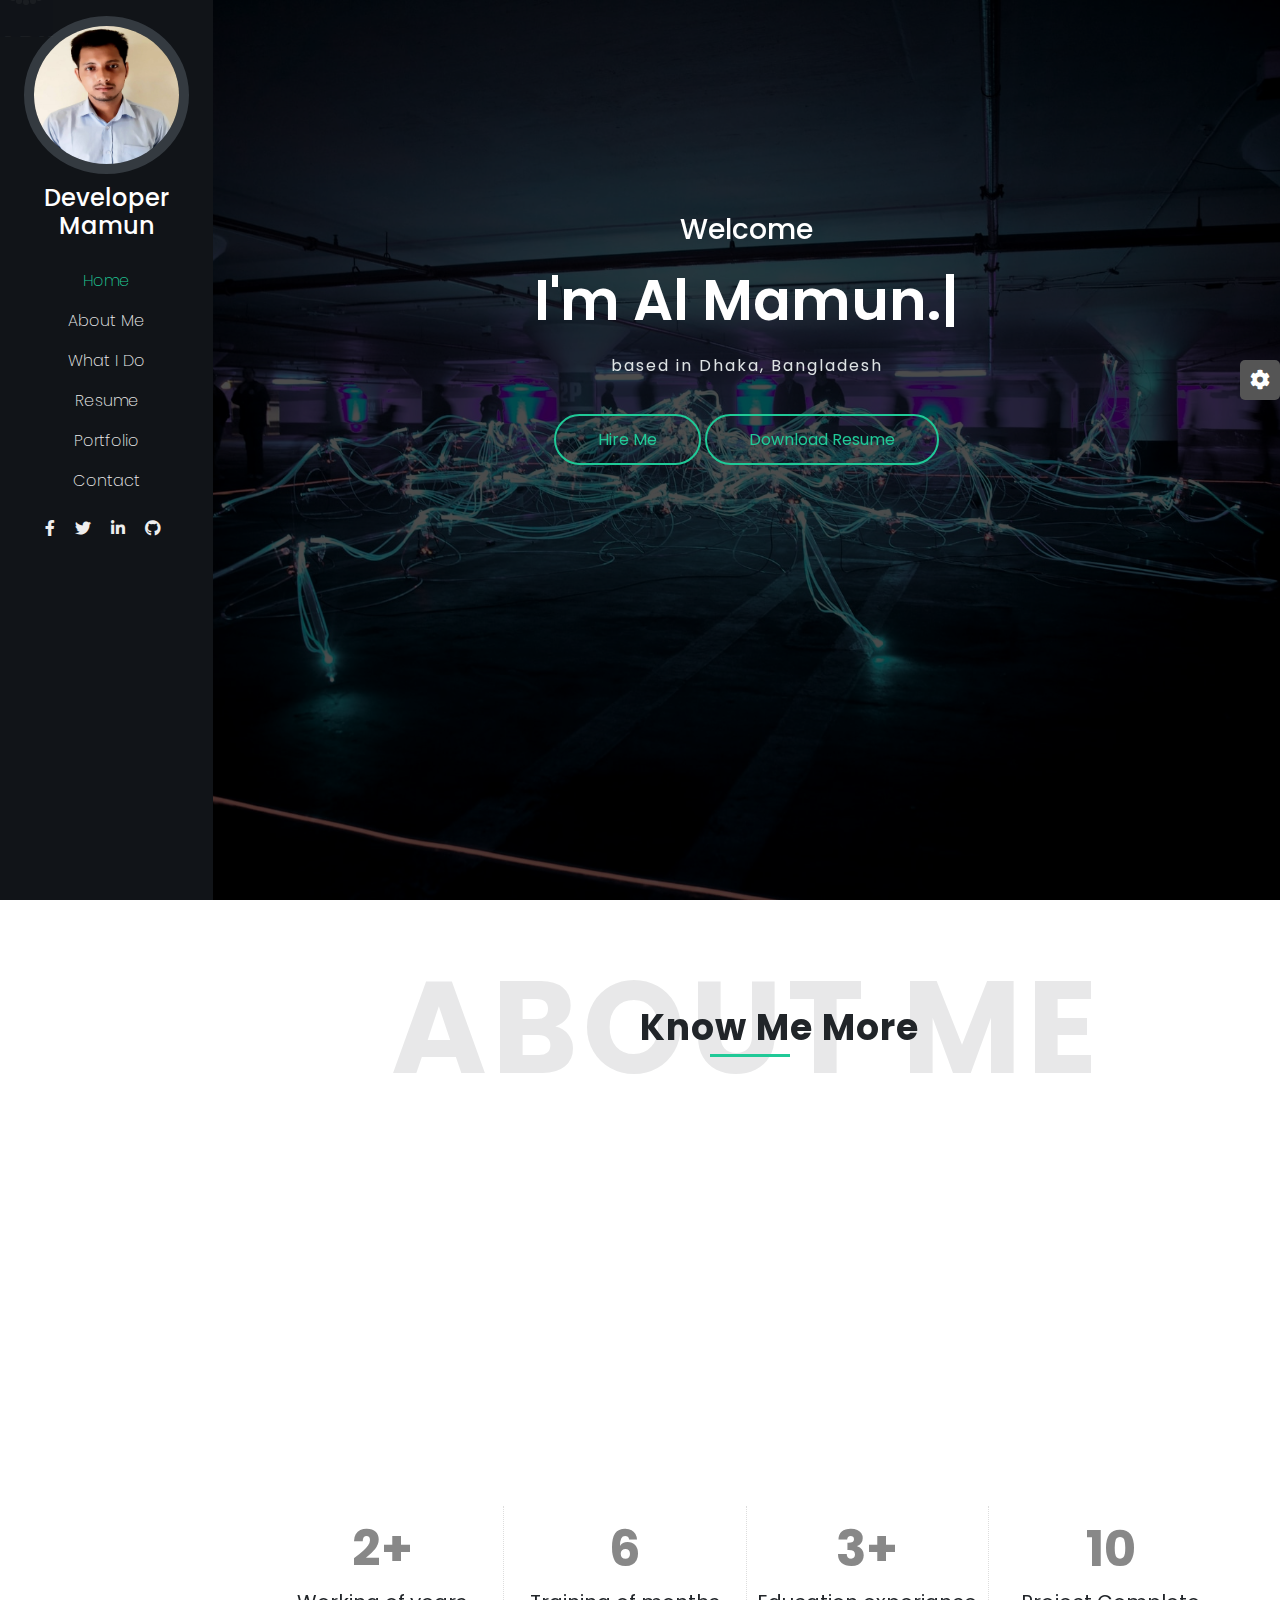
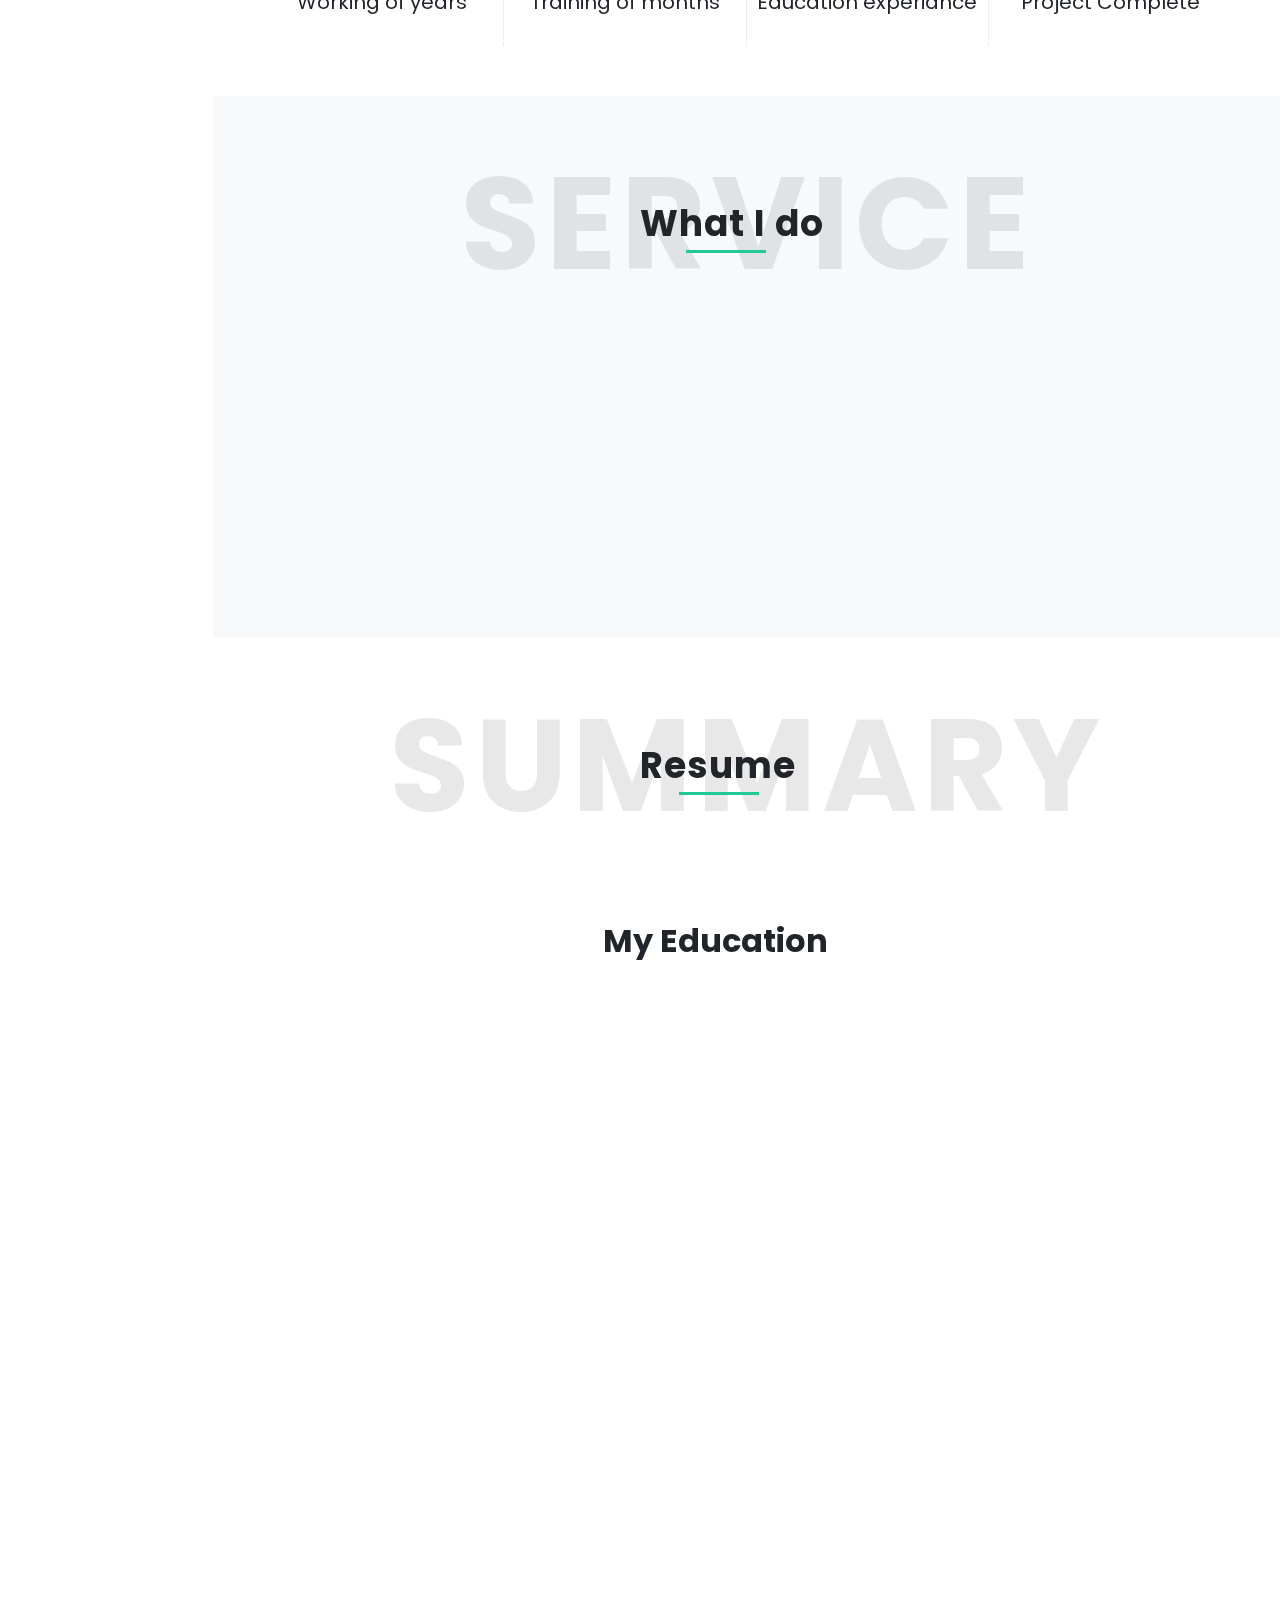
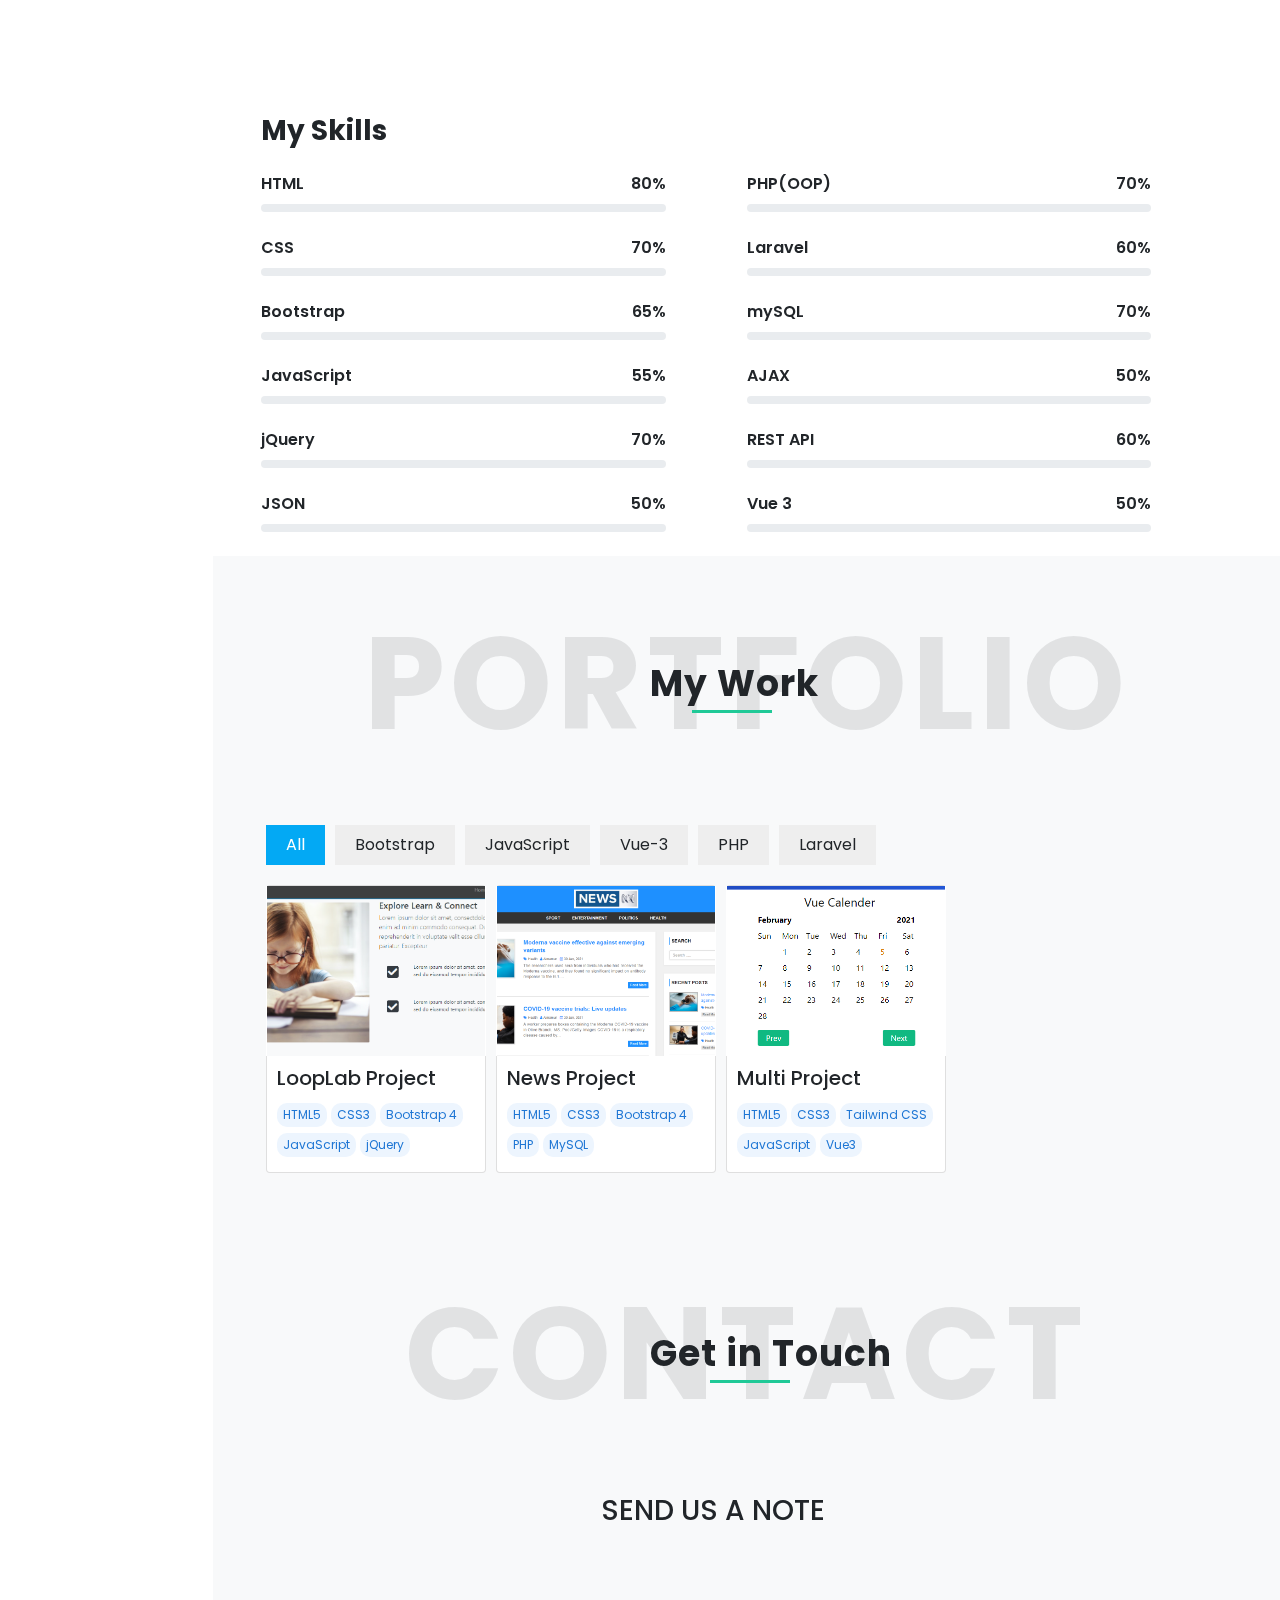
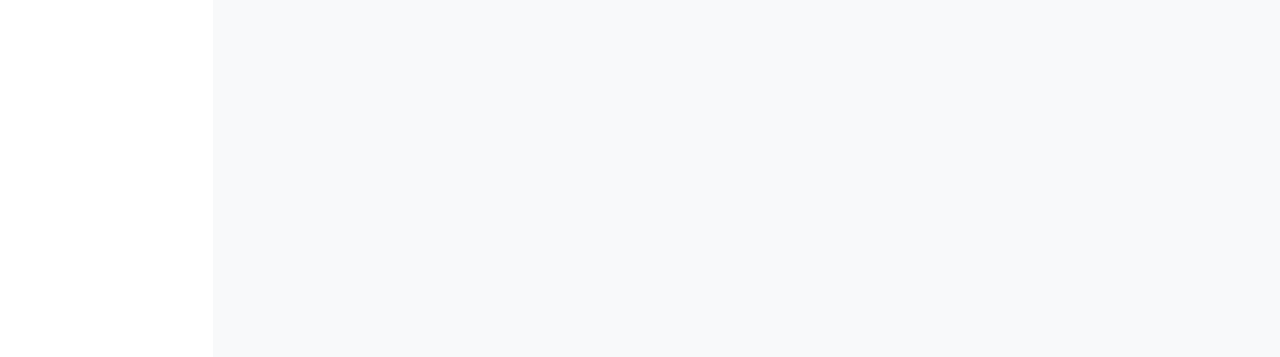
==== commit d647070d: "added resume and fix responsiveness" ====
--- a/index.html
+++ b/index.html
@@ -20,10 +20,10 @@
       <div class="col-lg-2 ">
         <div class="d-lg-none header">
           <nav class="row no-gutters nav fixed-top">
-            <div class="col-7  col-md-5">
+            <div class="col-10 col-sm-7  col-md-5">
               <h3 class="text-light top-name  mt-2 mt-sm-0">Developer <span class="display-block display-md-block">Mamun</span></h3>
             </div>
-            <div class="offset-0 col-4   offset-md-2 col-md-4">
+            <div class="offset-0 d-none offset-4 offset-sm-0 d-sm-inline-block offset-sm-1 col-sm-3 offset-md-2 col-md-3 ">
               <ul class="list-inline float-right mt-2 " >
                 <li class="list-inline-item "> <a data-toggle="tooltip" data-placement="bottom" title="Facebook" href="#"> <i class="fab fa-facebook-f fa-1x mr-2"></i> </a> </li>
                 <li class="list-inline-item "> <a data-toggle="tooltip" data-placement="bottom" title="Twitter" href="#"> <i class="fab fa-twitter fa-1x mr-2"></i> </a> </li>
@@ -45,7 +45,7 @@
                 <li> <a href="#what-i-do">What I Do</a> </li>
                 <li> <a href="#resume">Resume</a> </li>
                 <li> <a href="#portfolio">Portfolio</a> </li>
-                <li> <a href="#testimonial">Testimonial</a> </li>
+                <!-- <li> <a href="#testimonial">Testimonial</a> </li> -->
                 <li> <a href="#contact">Contact</a> </li>
               </ul>
             </div>
@@ -62,7 +62,7 @@
               <li> <a href="#what-i-do">What I Do</a> </li>
               <li> <a href="#resume">Resume</a> </li>
               <li> <a href="#portfolio">Portfolio</a> </li>
-              <li> <a href="#testimonial">Testimonial</a> </li>
+              <!-- <li> <a href="#testimonial">Testimonial</a> </li> -->
               <li> <a href="#contact">Contact</a> </li>
             </ul>
             <ul class="list-inline mt-2 " >
@@ -81,6 +81,7 @@
             <h2 class="display-4"><span class="typed"></span> </h2>
             <p>based in Dhaka, Bangladesh</p>
             <a class="wow animate__animated  animate__slideInUp" href="#contact">Hire Me</a>
+            <a class="wow animate__animated  animate__slideInUp"  href="resume\Al-Mamun-Resume-Web-Developer.pdf" download>Download Resume</a>
           </div>
 
         </div>
@@ -104,7 +105,7 @@
                 </tr>
                 <tr>
                   <th>Email:</th>
-                  <td class="email">mamun511510<br>782@gmail.com</td>
+                  <td class="email">mamun15-11710<br>@diu.edu.bd</td>
                 </tr>
                 <tr>
                   <th>Age:</th>
@@ -119,20 +120,20 @@
           </div>
           <div class="row no-gutters experiance">
             <div class="col-sm-6 col-lg-3 experiance-child">
-              <h2> <span class="counter">10</span>+</h2>
-              <p>Years Experiance</p>
+              <h2> <span class="counter">2</span>+</h2>
+              <p>Working of years</p>
             </div>
             <div class="col-sm-6 col-lg-3 experiance-child">
-              <h2><span class="counter">250</span>+</h2>
-              <p>Happy Clients</p>
+              <h2><span class="counter">6</span></h2>
+              <p>Training of months</p>
             </div>
             <div class="col-sm-6 col-lg-3 experiance-child">
-              <h2><span class="counter">650</span>+</h2>
-              <p>Projects Done</p>
+              <h2><span class="counter">3</span>+</h2>
+              <p>Education experiance</p>
             </div>
             <div class="col-sm-6 col-lg-3 experiance-child">
-              <h2><span class="counter">38</span></h2>
-              <p>Get Awards</p>
+              <h2><span class="counter">10</span></h2>
+              <p>Project Complete</p>
             </div>
           </div>
         </div>
@@ -184,42 +185,44 @@
           </div>
 
           <div class="row container px-5">
-            <div class="offset-sm-3 offset-lg-0 col-sm-10 col-lg-6  education-main">
-              <h2>My Education</h2>
-              <div class="education  wow animate__animated  animate__slideInUp">
-                <span>2012 - 2013</span>
-                <h2>Science</h2>
-                <p class="p1">Jasai high school</p>
-                <p class="p2">
-                  Completed SSC <br>
-                  Result : GPA 4.00/5.00 <br>
-                  Session : 2012/13 <br>
-                  Board : Dinajpur <br><br>
-                </p>
-              </div>
-              <div class="education  wow animate__animated  animate__slideInUp">
-                <span>2013 - 2017</span>
-                <h2>Diploma in Computer</h2>
-                <p class="p1">BIIT,(Bogra)</p>
-                <p class="p2">
-                  Completed Diploma in Computer <br>
-                  Result : CGPA 3.79/4.00 <br>
-                  Session : 2013/14 <br>
-                  Board : Technical <br><br>
-                </p>
-              </div>
-              <div class="education  wow animate__animated  animate__slideInUp">
-                <span>2018 - 2021</span>
-                <h2>CSE</h2>
-                <p class="p1">Daffodil International University</p>
-                <p class="p2">
-                  Completed BSC in CSE <br>
-                  Result : 3.90/4.00 <br><br><br><br>
-                </p>
-              </div>
-            </div>
-
-            <div class="offset-sm-3 offset-lg-0 col-sm-10 col-lg-6 education-main">
+            <div class="offset-sm-3 offset-lg-0   education-main">
+              <h2 class="text-center">My Education</h2>
+              <div class="d-flex flex-wrap">
+                <div class="education col-11 col-lg-5 offset-1  wow animate__animated  animate__slideInUp">
+                  <span>2012 - 2013</span>
+                  <h2>Science</h2>
+                  <p class="p1">Jasai high school</p>
+                  <p class="p2">
+                    Completed SSC <br>
+                    Result : GPA 4.00/5.00 <br>
+                    Session : 2012/13 <br>
+                    Board : Dinajpur <br><br>
+                  </p>
+                </div>
+                <div class="education col-11 col-lg-5 ml-lg-4 offset-1 offset-lg-0  wow animate__animated  animate__slideInUp">
+                  <span>2013 - 2017</span>
+                  <h2>Diploma in Computer</h2>
+                  <p class="p1">BIIT,(Bogra)</p>
+                  <p class="p2">
+                    Completed Diploma in Computer <br>
+                    Result : CGPA 3.79/4.00 <br>
+                    Session : 2013/14 <br>
+                    Board : Technical <br><br>
+                  </p>
+                </div>
+                <div class="education col-11 col-lg-5 offset-1  wow animate__animated  animate__slideInUp">
+                  <span>2018 - 2021</span>
+                  <h2>CSE</h2>
+                  <p class="p1">Daffodil International University</p>
+                  <p class="p2">
+                    Completed BSC in CSE <br>
+                    Result : 3.90/4.00 <br><br><br><br>
+                  </p>
+                </div>
+              </div>
+              </div>
+
+            <!-- <div class="offset-sm-3 offset-lg-0 col-sm-10 col-lg-6 education-main">
               <h2>My Experiance</h2>
               <div class="education  wow animate__animated  animate__slideInUp">
                 <span>2013 - 2014</span>
@@ -239,7 +242,7 @@
                 <p class="p1">Upwork</p>
                 <p class="p2">I have design and create websites. I am responsible for the look of the site. I am also responsible for the site's technical aspects, such as its performance and capacity, which are measures of a website's speed and how much traffic the site can handle.</p>
               </div>
-            </div>
+            </div> -->
           </div>
 
 
@@ -358,13 +361,13 @@
         </div> -->
         <div class="filter">
           <section class="row no-gutters">
-            <ul class="col-12">
-              <li class="list active" data-filter="All">All</li>
-              <li class="list" data-filter="bootstrap">Bootstrap</li>
-              <li class="list" data-filter="javascript">JavaScript</li>
-              <li class="list" data-filter="vue">Vue-3</li>
-              <li class="list" data-filter="php">PHP</li>
-              <li class="list" data-filter="laravel">Laravel</li>
+            <ul class="col-12 d-flex  flex-wrap">
+              <li class="list  active" data-filter="All">All</li>
+              <li class="list " data-filter="bootstrap">Bootstrap</li>
+              <li class="list " data-filter="javascript">JavaScript</li>
+              <li class="list " data-filter="vue">Vue-3</li>
+              <li class="list " data-filter="php">PHP</li>
+              <li class="list " data-filter="laravel">Laravel</li>
             </ul>
             <div class="product col-12">
               <div class="itembox bootstrap">
@@ -462,7 +465,7 @@
         </div>
 
 
-        <div id="testimonial" class="row no-gutters ">
+        <!-- <div id="testimonial" class="row no-gutters ">
           <div class="col-12 title">
             <h1>TESTMONIAL</h1>
             <h2>Client Speak<span></span></h2>
@@ -509,7 +512,7 @@
               </div>
             </div>
           </div>
-        </div>
+        </div> -->
 
         <div id="contact" class="row no-gutters mt-5 contact ">
           <div class="col-12 title">
@@ -521,12 +524,12 @@
               <div class="row no-gutters   wow animate__animated  animate__slideInUp">
                 <div class="col-12 col-sm-5 col-md-12">
                   <h3>ADDRESS</h3>
-                  <p class="mb-1"><i style="color : #20C997;" class="far fa-building mr-2"></i>55/1 Kha</p>
+                  <!-- <p class="mb-1"><i style="color : #20C997;" class="far fa-building mr-2"></i>55/1 Kha</p> -->
                   <p class="mb-1"><i style="color : #20C997;" class="fas fa-map-marker-alt mr-2"></i>Shah ali bagh</p>
                   <p class="mb-1"><i style="color : #20C997;" class="fas fa-city mr-2"></i>Mirpur, Dhaka 1216</p>
                   <p class="mb-4"></p>
                   <p class="mb-2"><i style="color : #20C997;" class="fas fa-phone mr-2"></i> +880 175 115 1078</p>
-                  <p class="mb-4"><i style="color : #20C997;" class="fas fa-envelope mr-2"></i> mamun511510<br>&nbsp;&nbsp;&nbsp;&nbsp;&nbsp;&nbsp;&nbsp;782@gmail.com</p>
+                  <p class="mb-4"><i style="color : #20C997;" class="fas fa-envelope mr-2"></i> mamun15-11710<br>&nbsp;&nbsp;&nbsp;&nbsp;&nbsp;&nbsp;&nbsp;@diu.edu.bd</p>
                 </div>
                 <div class="col-12 col-sm-5 offset-sm-1 col-md-12 offset-md-0 mb-lg-5 mt-md-5 mt-lg-2">
                   <h3 class=" ">FOLLOW ME</h3>
@@ -560,7 +563,7 @@
 
         <div class="row no-gutters container p-5   wow animate__animated  animate__slideInUp">
           <div class="col-lg-6 mb-4 mb-lg-1">
-            <p class="m-0">Copyright &copy; 2021 <span class="text-success">Developer Mamun</span>.All Right Reserved</p>
+            <p class="m-0">Copyright &copy; 2021 <span class="text-success">Developer Mamun</span>. All Right Reserved</p>
           </div>
           <div class="col-md-5 col-lg-5 offset-lg-1 col-xl-4 offset-xl-2 ">
             <p class="m-0"> <span> <a href="#">Terms & Policy</a> </span> | <span> <a href="#">Disclaimer</a> </span> </p>
--- a/css/style.css
+++ b/css/style.css
@@ -1019,3 +1019,14 @@
     font-size : 16px;
   }
 }
+@media (max-width:400px) {
+  .title h1{
+    font-size : 40px;
+  }
+  .title h2{
+    font-size : 14px;
+  }
+  h3{
+    font-size: 20px;
+  }
+}